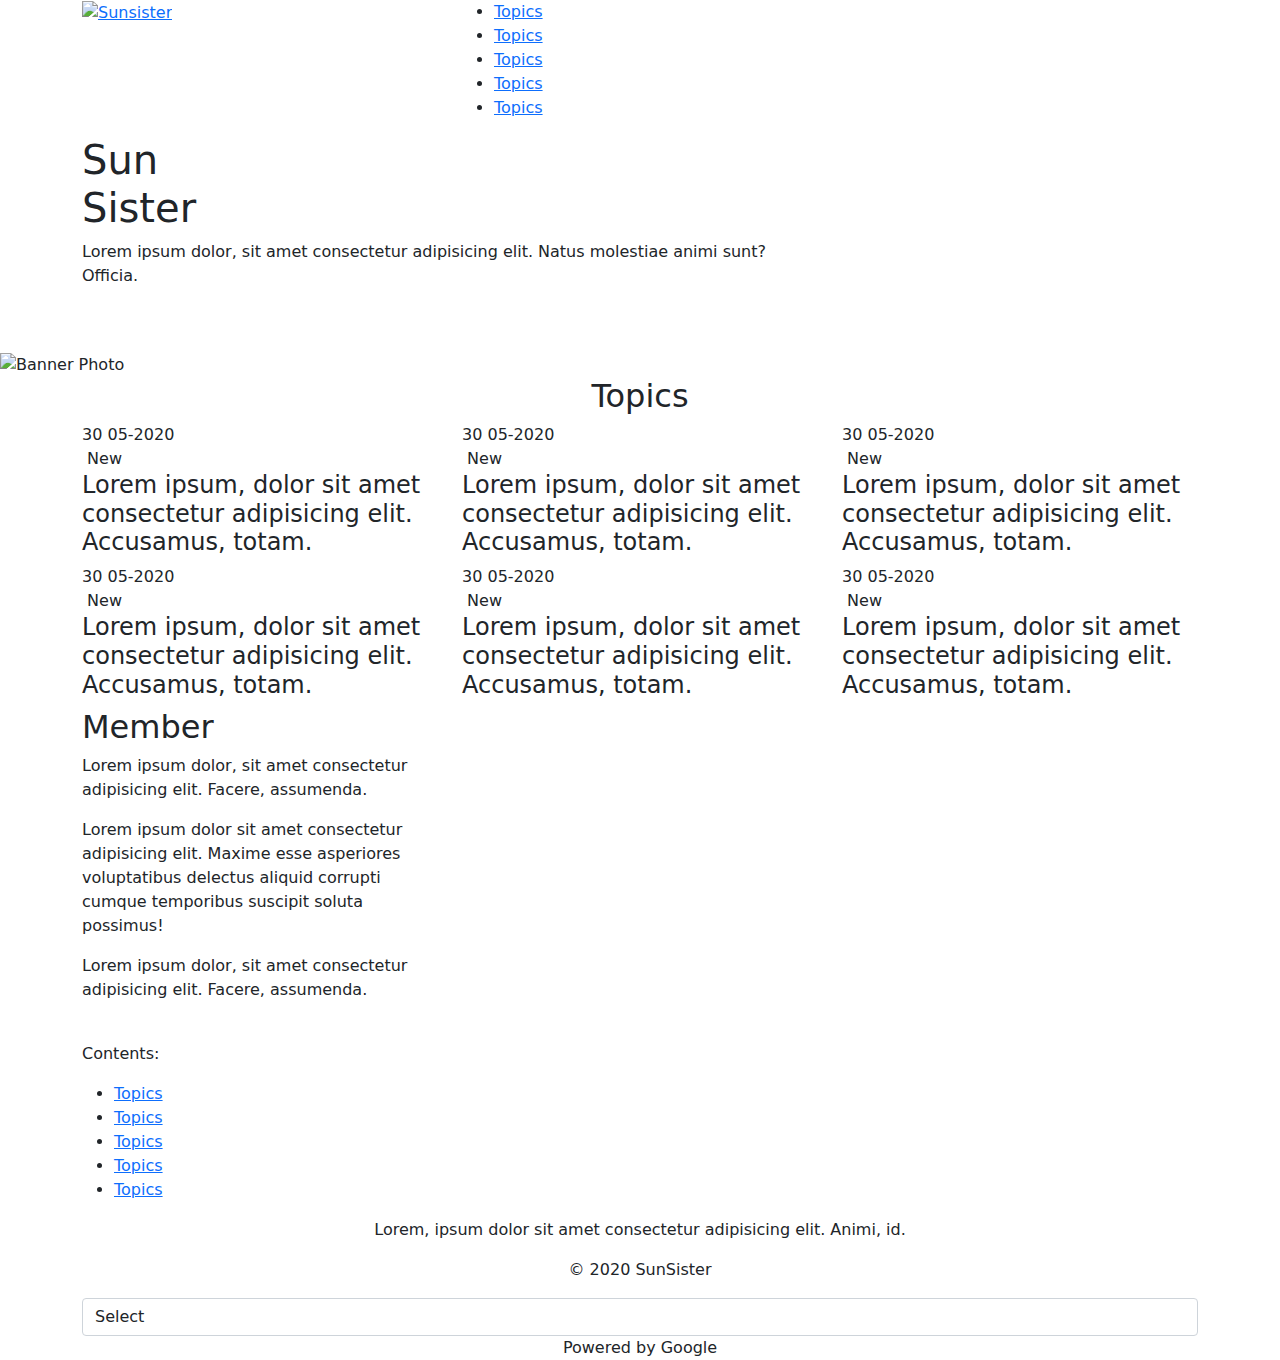
==== index.html @ 556a690f "index, index 2, schdule, smash bros pages markup done" ====
<!DOCTYPE html>
<html lang="en">
<head>
    <meta charset="UTF-8">
    <meta name="viewport" content="width=device-width, initial-scale=1.0">
    <title>SunSister Home Page</title>
    <!--CSS Styles-->
    <link href="assets/css/bootstrap.min.css" rel="stylesheet">
    <link href="assets/css/style.css" rel="stylesheet">
    <link href="assets/css/responsive.css" rel="stylesheet">
</head>
<body>
    
    <header class="site-header">
        <div class="container">
            <div class="row">
                <div class="col-lg-4">
                    <div class="site-logo">
                        <a href="index.html">
                            <img src="assets/images/logo.png" alt="Sunsister">
                        </a>
                    </div>
                </div>
                <div class="col-lg-8">
                    <div class="main-menu-area">
                        <ul class="main-menu">
                            <li><a href="#">Topics</a></li>
                            <li><a href="#">Topics</a></li>
                            <li><a href="#">Topics</a></li>
                            <li><a href="#">Topics</a></li>
                            <li><a href="#">Topics</a></li>
                        </ul>
                    </div>
                </div>
            </div>
        </div>
    </header>

    <section class="banner-area">
        <div class="container">
            <div class="row">
                <div class="col-lg-8">
                    <div class="banner-text">
                        <h1>Sun<br>Sister</h1>
                        <p>Lorem ipsum dolor, sit amet consectetur adipisicing elit. Natus molestiae animi sunt? Officia.</p>
                    </div>
                    <div class="banner-logos">
                        <div class="banner-logo-item">
                            <img src="assets/images/logo1.png" alt="">
                            <img src="assets/images/logo1.png" alt="">
                            <img src="assets/images/logo1.png" alt="">
                            <img src="assets/images/logo1.png" alt="">
                            <img src="assets/images/logo1.png" alt="">
                        </div>
                        <div class="banner-logo-item">
                            <img src="assets/images/logo1.png" alt="">
                            <img src="assets/images/logo1.png" alt="">
                            <img src="assets/images/logo1.png" alt="">
                            <img src="assets/images/logo1.png" alt="">
                            <img src="assets/images/logo1.png" alt="">
                        </div>
                    </div>
                </div>
            </div>
        </div>
        <div class="banner-photo">
            <img src="assets/images/banner-photo.jpg" alt="Banner Photo">
        </div>
    </section>

    <section class="topics-area section-paddding">
        <div class="container">
            <div class="row">
                <div class="col-lg-12">
                    <div class="section-title text-center">
                        <h2>Topics</h2>
                    </div>
                </div>
            </div>
            <div class="row">
                <div class="col-md-4">
                    <div class="topic-box">
                        <div class="topic-box-date">
                            <span class="tdate">30</span>
                            <span class="tyear">05-2020</span>
                        </div>
                        <div class="topic-box-desc">
                            <div class="topic-photo">
                                <img src="assets/images/topic.jpg" alt="">
                                <span class="topic-label">New</span>
                            </div>
                            <h4>Lorem ipsum, dolor sit amet consectetur adipisicing elit. Accusamus, totam.</h4>
                        </div>
                    </div>
                </div>
                <div class="col-md-4">
                    <div class="topic-box">
                        <div class="topic-box-date">
                            <span class="tdate">30</span>
                            <span class="tyear">05-2020</span>
                        </div>
                        <div class="topic-box-desc">
                            <div class="topic-photo">
                                <img src="assets/images/topic.jpg" alt="">
                                <span class="topic-label">New</span>
                            </div>
                            <h4>Lorem ipsum, dolor sit amet consectetur adipisicing elit. Accusamus, totam.</h4>
                        </div>
                    </div>
                </div>
                <div class="col-md-4">
                    <div class="topic-box">
                        <div class="topic-box-date">
                            <span class="tdate">30</span>
                            <span class="tyear">05-2020</span>
                        </div>
                        <div class="topic-box-desc">
                            <div class="topic-photo">
                                <img src="assets/images/topic.jpg" alt="">
                                <span class="topic-label">New</span>
                            </div>
                            <h4>Lorem ipsum, dolor sit amet consectetur adipisicing elit. Accusamus, totam.</h4>
                        </div>
                    </div>
                </div>
                <div class="col-md-4">
                    <div class="topic-box">
                        <div class="topic-box-date">
                            <span class="tdate">30</span>
                            <span class="tyear">05-2020</span>
                        </div>
                        <div class="topic-box-desc">
                            <div class="topic-photo">
                                <img src="assets/images/topic.jpg" alt="">
                                <span class="topic-label">New</span>
                            </div>
                            <h4>Lorem ipsum, dolor sit amet consectetur adipisicing elit. Accusamus, totam.</h4>
                        </div>
                    </div>
                </div>
                <div class="col-md-4">
                    <div class="topic-box">
                        <div class="topic-box-date">
                            <span class="tdate">30</span>
                            <span class="tyear">05-2020</span>
                        </div>
                        <div class="topic-box-desc">
                            <div class="topic-photo">
                                <img src="assets/images/topic.jpg" alt="">
                                <span class="topic-label">New</span>
                            </div>
                            <h4>Lorem ipsum, dolor sit amet consectetur adipisicing elit. Accusamus, totam.</h4>
                        </div>
                    </div>
                </div>
                <div class="col-md-4">
                    <div class="topic-box">
                        <div class="topic-box-date">
                            <span class="tdate">30</span>
                            <span class="tyear">05-2020</span>
                        </div>
                        <div class="topic-box-desc">
                            <div class="topic-photo">
                                <img src="assets/images/topic.jpg" alt="">
                                <span class="topic-label">New</span>
                            </div>
                            <h4>Lorem ipsum, dolor sit amet consectetur adipisicing elit. Accusamus, totam.</h4>
                        </div>
                    </div>
                </div>
            </div>
        </div>
    </section>

    <section class="members-area section-padding">
        <div class="container">
            <div class="row">
                <div class="col-lg-4">
                    <div class="member-area-content">
                        <h2 class="member-vertical">Member</h2>
                        <p>Lorem ipsum dolor, sit amet consectetur adipisicing elit. Facere, assumenda.</p>
                        <p>Lorem ipsum dolor sit amet consectetur adipisicing elit. Maxime esse asperiores voluptatibus delectus aliquid corrupti cumque temporibus suscipit soluta possimus!</p>
                        <p>Lorem ipsum dolor, sit amet consectetur adipisicing elit. Facere, assumenda.</p>
                    </div>
                </div>
                <div class="col-lg-8">
                    <div class="members-card-slider">
                        <div class="card-sld-item">
                            <img src="assets/images/card1.png" alt="">
                        </div>
                        <div class="card-sld-item">
                            <img src="assets/images/card1.png" alt="">
                        </div>
                        <div class="card-sld-item">
                            <img src="assets/images/card1.png" alt="">
                        </div>
                        <div class="card-sld-item">
                            <img src="assets/images/card1.png" alt="">
                        </div>
                        <div class="card-sld-item">
                            <img src="assets/images/card1.png" alt="">
                        </div>
                        <div class="card-sld-item">
                            <img src="assets/images/card1.png" alt="">
                        </div>
                        <div class="card-sld-item">
                            <img src="assets/images/card1.png" alt="">
                        </div>
                    </div>
                </div>
            </div>
        </div>
    </section>

    <footer class="site-footer">
        <div class="container">
            <div class="footer-top">
                <div class="row">
                    <div class="col-lg-12 text-center">
                        <div class="footer-logo">
                            <a href="#"><img src="assets/images/footer-logo.png" alt=""></a>
                        </div>
                    </div>
                </div>
            </div>
            <div class="footer-middle">
                <p class="f-content">Contents:</p>
                <div class="footer-menu-area">
                    <ul class="footer-menu">
                        <li><a href="#">Topics</a></li>
                        <li class="active"><a href="#">Topics</a></li>
                        <li><a href="#">Topics</a></li>
                        <li><a href="#">Topics</a></li>
                        <li><a href="#">Topics</a></li>
                    </ul>
                </div>
            </div>
            <div class="footer-bottom text-center">
                <div class="social-links">
                    <a href="#"><i class="fab fa-twitter"></i></a>
                    <a href="#"><i class="fab fa-youtube"></i></a>
                </div>
                <p class="footer-text">Lorem, ipsum dolor sit amet consectetur adipisicing elit. Animi, id.</p>
                <p class="footer-copy">&copy; 2020 SunSister</p>
                <div class="footer-dropdown">
                    <form action="">
                        <select name="" id="" class="form-control">
                            <option value="">Select</option>
                            <option value="">Select</option>
                            <option value="">Select</option>
                            <option value="">Select</option>
                        </select>
                    </form>
                    <div class="g-powered"><i class="fab fa-google"></i>Powered by Google</div>
                </div>
            </div>
        </div>
    </footer>

    <script src="assets/js/jquery-3.5.1.min.js"></script>
    <script src="assets/js/popper.min.js"></script>
    <script src="assets/js/bootstrap.min.js"></script>
    <script src="assets/js/main.js"></script>
</body>
</html>
---- assets/css/style.css ----
/*!
Theme Name: Quickstart Pack
Theme URI: https://github.com/aminurislamarnob/
Author: Aminur Islam Arnob
Author URI: https://github.com/aminurislamarnob/
Description: Quickstart HTML Pack With Bootstrap 4
*/
---- assets/css/responsive.css ----
@media only screen and (max-width: 1700px) {

}

@media only screen and (max-width: 1700px) and (min-width: 1024px)  {

}

@media only screen and (max-width: 1365px) { 

}

@media only screen and (max-width: 1024px) { 

}

@media only screen and (min-width: 991px) {

}

@media only screen and (max-width: 1200px) { 

}



@media only screen and (max-width: 991px) {

}


@media only screen and (max-width: 767px) { 

}
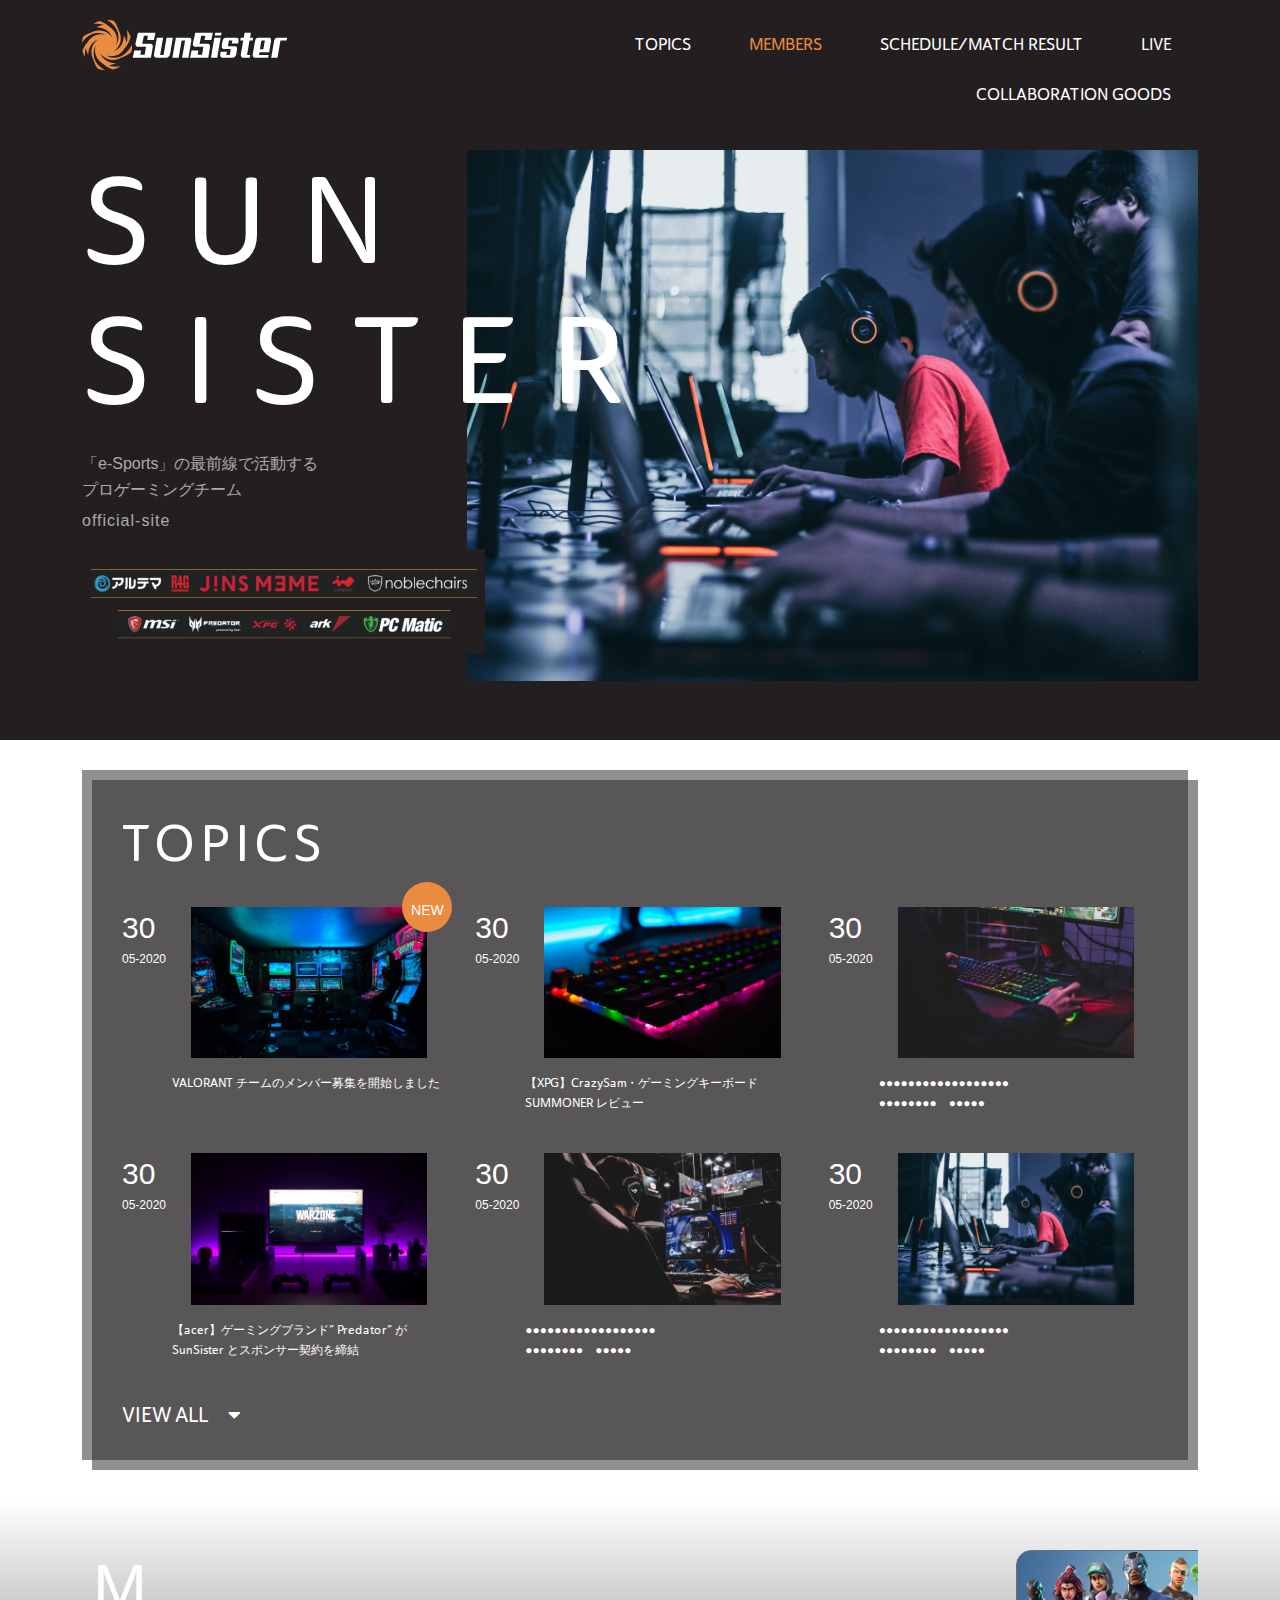
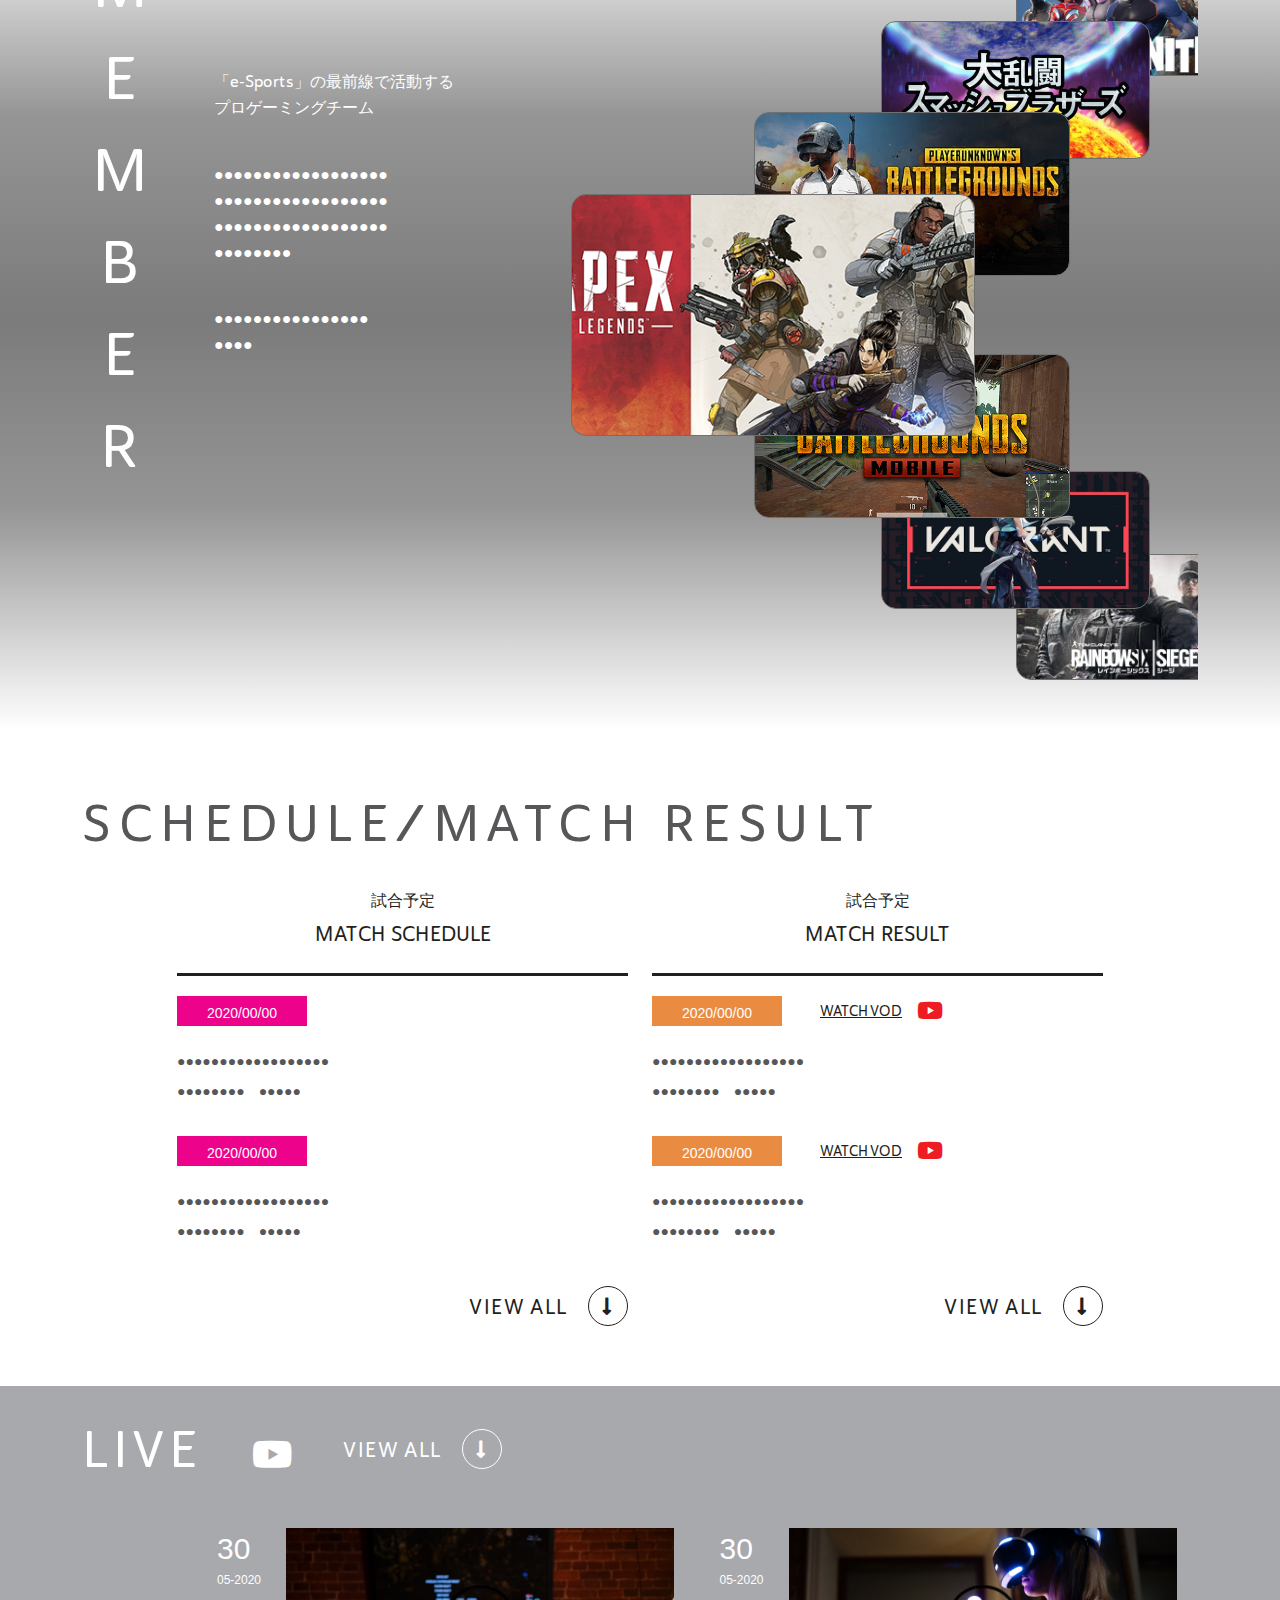
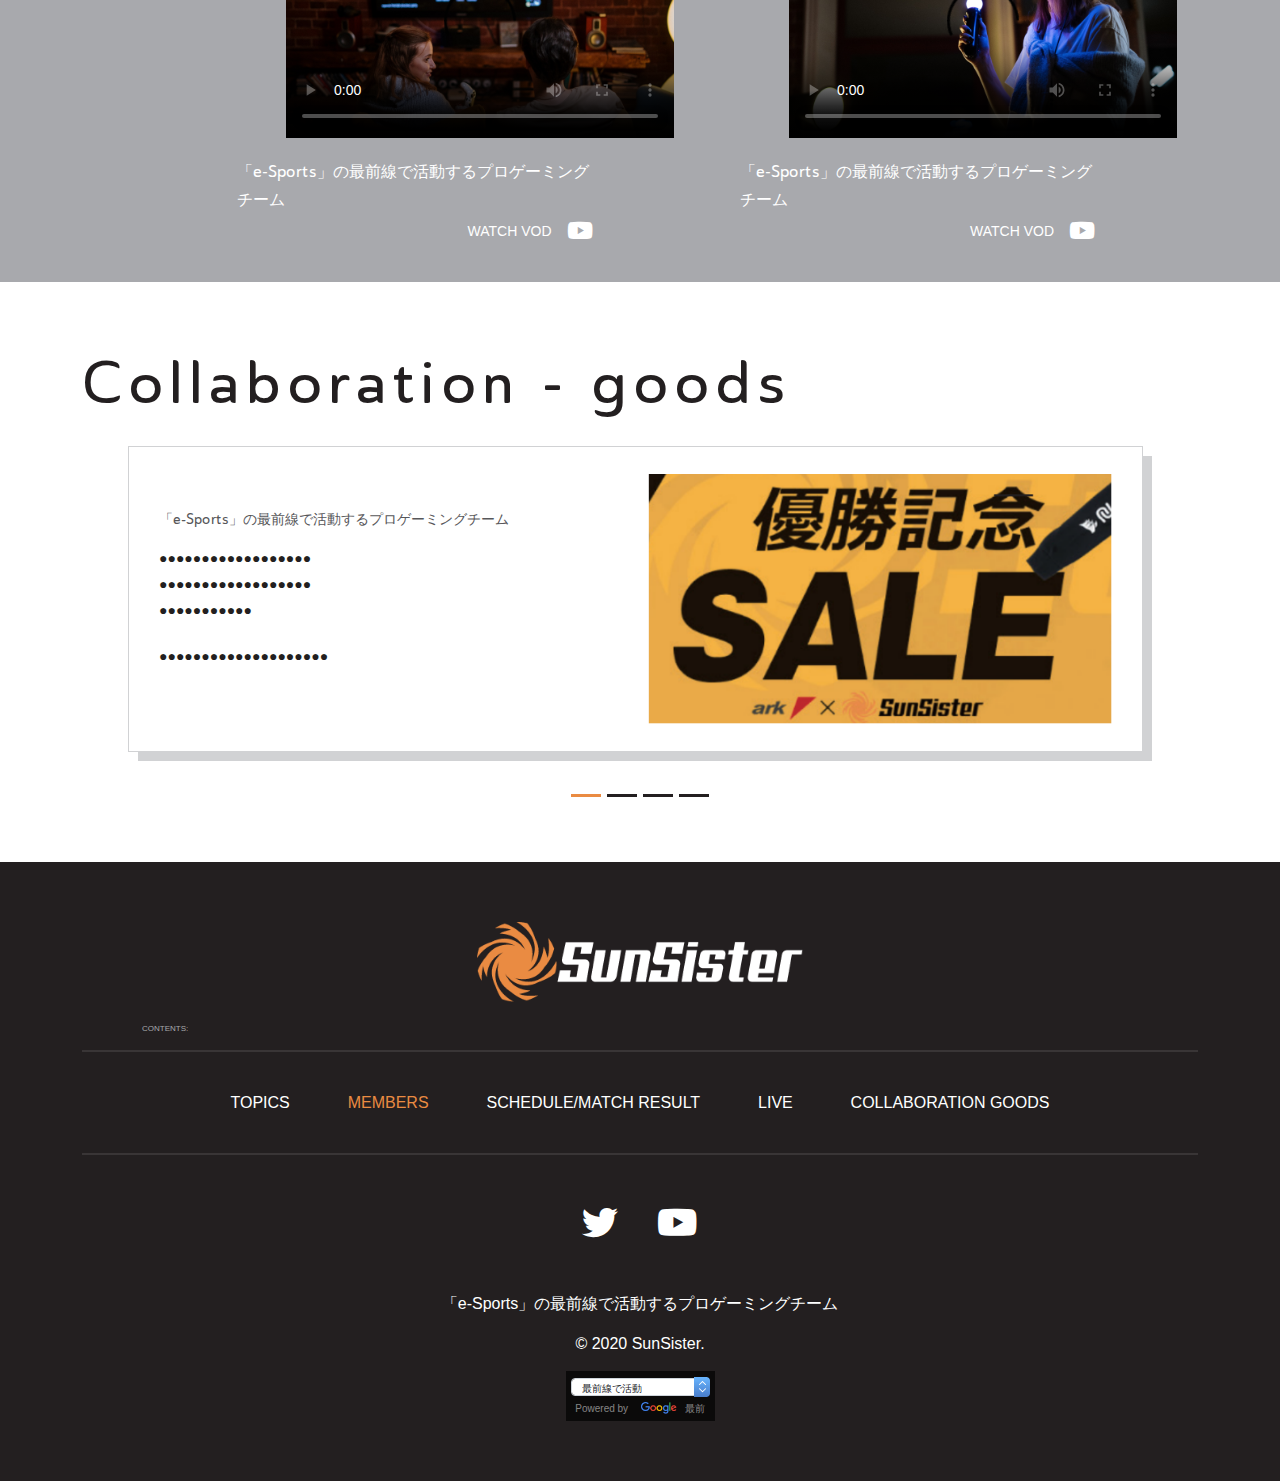
==== commit 9e398a5d: "home page design" ====
--- a/index.html
+++ b/index.html
@@ -3,9 +3,11 @@
 <head>
     <meta charset="UTF-8">
     <meta name="viewport" content="width=device-width, initial-scale=1.0">
-    <title>SunSister Home Page</title>
+    <title>Home - SunSister HTML Template</title>
     <!--CSS Styles-->
     <link href="assets/css/bootstrap.min.css" rel="stylesheet">
+    <link href="https://cdnjs.cloudflare.com/ajax/libs/font-awesome/5.15.2/css/all.min.css" rel="stylesheet">
+    <link href="assets/css/owl.carousel.min.css" rel="stylesheet">
     <link href="assets/css/style.css" rel="stylesheet">
     <link href="assets/css/responsive.css" rel="stylesheet">
 </head>
@@ -24,147 +26,334 @@
                 <div class="col-lg-8">
                     <div class="main-menu-area">
                         <ul class="main-menu">
-                            <li><a href="#">Topics</a></li>
-                            <li><a href="#">Topics</a></li>
-                            <li><a href="#">Topics</a></li>
-                            <li><a href="#">Topics</a></li>
-                            <li><a href="#">Topics</a></li>
+                            <li><a href="#">TOPICS</a></li>
+                            <li class="active has-submenu">
+                                <a href="#">MEMBERS</a>
+                                <ul class="sub-menu">
+                                    <span class="submenu-label">CONTENTS</span>
+                                    <li><a href="#">APEX LEGENDS</a></li>
+                                    <li><a href="#">FORTNITE</a></li>
+                                    <li><a href="#">PUBG</a></li>
+                                    <li><a href="#">PUBG MOBILE</a></li>
+                                    <li><a href="#">RAINDOW SIX SIEGE</a></li>
+                                    <li><a href="#">STREAMER</a></li>
+                                    <li><a href="#">SmashBros.</a></li>
+                                    <li><a href="#">VALORANT</a></li>
+                                    <li class="active"><a href="#">staff</a></li>
+                                </ul>
+                            </li>
+                            <li><a href="#">SCHEDULE/MATCH RESULT</a></li>
+                            <li><a href="#">LIVE</a></li>
+                            <li><a href="#">COLLABORATION GOODS</a></li>
                         </ul>
                     </div>
                 </div>
             </div>
         </div>
     </header>
-
     <section class="banner-area">
         <div class="container">
-            <div class="row">
-                <div class="col-lg-8">
-                    <div class="banner-text">
-                        <h1>Sun<br>Sister</h1>
-                        <p>Lorem ipsum dolor, sit amet consectetur adipisicing elit. Natus molestiae animi sunt? Officia.</p>
-                    </div>
-                    <div class="banner-logos">
-                        <div class="banner-logo-item">
-                            <img src="assets/images/logo1.png" alt="">
-                            <img src="assets/images/logo1.png" alt="">
-                            <img src="assets/images/logo1.png" alt="">
-                            <img src="assets/images/logo1.png" alt="">
-                            <img src="assets/images/logo1.png" alt="">
-                        </div>
-                        <div class="banner-logo-item">
-                            <img src="assets/images/logo1.png" alt="">
-                            <img src="assets/images/logo1.png" alt="">
-                            <img src="assets/images/logo1.png" alt="">
-                            <img src="assets/images/logo1.png" alt="">
-                            <img src="assets/images/logo1.png" alt="">
-                        </div>
-                    </div>
-                </div>
-            </div>
-        </div>
-        <div class="banner-photo">
-            <img src="assets/images/banner-photo.jpg" alt="Banner Photo">
+            <div class="banner-inner-area position-relative">
+                <div class="row">
+                    <div class="col-lg-8">
+                        <div class="banner-text">
+                            <h1>Sun<br>Sister</h1>
+                            <p>「e-Sports」の最前線で活動する<br>プロゲーミングチーム <span>official-site</span></p>
+                        </div>
+                        <div class="banner-logos">
+                            <img src="assets/images/banner-logo.png" alt="Banner logos">
+                        </div>
+                    </div>
+                </div>
+                <div class="banner-photo">
+                    <img src="assets/images/banner.png" alt="Banner Photo">
+                </div>
+            </div>
         </div>
     </section>
 
     <section class="topics-area section-paddding">
+        <div class="container">
+            <div class="topics-container">
+                <div class="row">
+                    <div class="col-lg-12">
+                        <div class="section-title text-start">
+                            <h2>Topics</h2>
+                        </div>
+                    </div>
+                </div>
+                <div class="row">
+                    <div class="col-md-4">
+                        <div class="topic-box">
+                            <div class="topc-box-inner d-flex">
+                                <div class="topic-box-date">
+                                    <span class="tdate">30</span>
+                                    <span class="tyear">05-2020</span>
+                                </div>
+                                <div class="topic-box-desc">
+                                    <a href="#" class="topic-photo">
+                                        <img src="assets/images/topics (1).png" alt="VALORANT チームのメンバー募集を開始しました">
+                                        <span class="topic-label">New</span>
+                                    </a>
+                                </div>
+                            </div>
+                            <h4><a href="#">VALORANT チームのメンバー募集を開始しました</a></h4>
+                        </div>
+                    </div>
+                    <div class="col-md-4">
+                        <div class="topic-box">
+                            <div class="topc-box-inner d-flex">
+                                <div class="topic-box-date">
+                                    <span class="tdate">30</span>
+                                    <span class="tyear">05-2020</span>
+                                </div>
+                                <div class="topic-box-desc">
+                                    <a href="#" class="topic-photo">
+                                        <img src="assets/images/topics (2).png" alt="【XPG】CrazySam・ゲーミングキーボード SUMMONER レビュー">
+                                    </a>
+                                </div>
+                            </div>
+                            <h4><a href="#">【XPG】CrazySam・ゲーミングキーボード SUMMONER レビュー</a></h4>
+                        </div>
+                    </div>
+                    <div class="col-md-4">
+                        <div class="topic-box">
+                            <div class="topc-box-inner d-flex">
+                                <div class="topic-box-date">
+                                    <span class="tdate">30</span>
+                                    <span class="tyear">05-2020</span>
+                                </div>
+                                <div class="topic-box-desc">
+                                    <a href="#" class="topic-photo">
+                                        <img src="assets/images/topics (3).png" alt="●●●●●●●●●●●●●●●●●● ●●●●●●●●　●●●●●">
+                                    </a>
+                                </div>
+                            </div>
+                            <h4><a href="#">●●●●●●●●●●●●●●●●●●<br>
+                                ●●●●●●●●　●●●●●</a></h4>
+                        </div>
+                    </div>
+                    <div class="col-md-4">
+                        <div class="topic-box">
+                            <div class="topc-box-inner d-flex">
+                                <div class="topic-box-date">
+                                    <span class="tdate">30</span>
+                                    <span class="tyear">05-2020</span>
+                                </div>
+                                <div class="topic-box-desc">
+                                    <a href="#" class="topic-photo">
+                                        <img src="assets/images/topics (4).png" alt="【acer】ゲーミングブランド” Predator” が SunSister とスポンサー契約を締結">
+                                    </a>
+                                </div>
+                            </div>
+                            <h4><a href="#">【acer】ゲーミングブランド” Predator” が SunSister とスポンサー契約を締結</a></h4>
+                        </div>
+                    </div>
+                    <div class="col-md-4">
+                        <div class="topic-box">
+                            <div class="topc-box-inner d-flex">
+                                <div class="topic-box-date">
+                                    <span class="tdate">30</span>
+                                    <span class="tyear">05-2020</span>
+                                </div>
+                                <div class="topic-box-desc">
+                                    <a href="#" class="topic-photo">
+                                        <img src="assets/images/topics (5).png" alt="●●●●●●●●●●●●●●●●●● ●●●●●●●●　●●●●●">
+                                    </a>
+                                </div>
+                            </div>
+                            <h4><a href="#">●●●●●●●●●●●●●●●●●●<br>
+                                ●●●●●●●●　●●●●●</a></h4>
+                        </div>
+                    </div>
+                    <div class="col-md-4">
+                        <div class="topic-box">
+                            <div class="topc-box-inner d-flex">
+                                <div class="topic-box-date">
+                                    <span class="tdate">30</span>
+                                    <span class="tyear">05-2020</span>
+                                </div>
+                                <div class="topic-box-desc">
+                                    <a href="#" class="topic-photo">
+                                        <img src="assets/images/topics (6).png" alt="●●●●●●●●●●●●●●●●●● ●●●●●●●●　●●●●●">
+                                    </a>
+                                </div>
+                            </div>
+                            <h4><a href="#">●●●●●●●●●●●●●●●●●●<br>
+                                ●●●●●●●●　●●●●●</a></h4>
+                        </div>
+                    </div>
+                </div>
+                <div class="row">
+                    <div class="col-lg-12">
+                        <div class="team-more text-start">
+                            <a href="#">View All<i class="fas fa-caret-down"></i></a>
+                        </div>
+                    </div>
+                </div>
+            </div>
+        </div>
+    </section>
+
+    <section class="members-area section-padding">
+        <div class="container">
+            <div class="members-content">
+                <div class="row">
+                    <div class="col-lg-5">
+                        <div class="member-area-content d-flex align-items-center">
+                            <h2 class="member-vertical">Member</h2>
+                            <div class="member-content-text">
+                                <h3>「e-Sports」の最前線で活動する<br>
+                                    プロゲーミングチーム</h3>
+                                <p>●●●●●●●●●●●●●●●●●●<br>
+                                    ●●●●●●●●●●●●●●●●●●<br>
+                                    ●●●●●●●●●●●●●●●●●●<br>
+                                    ●●●●●●●●</p>
+                                <p>●●●●●●●●●●●●●●●●<br>
+                                    ●●●●</p>
+                            </div>
+                        </div>
+                    </div>
+                </div>
+                <div class="members-card-slider">
+                    <img src="assets/images/cards.png" alt="cards">
+                </div>
+            </div>
+        </div>
+    </section>
+
+    <section class="schedule-area section-padding">
         <div class="container">
             <div class="row">
                 <div class="col-lg-12">
-                    <div class="section-title text-center">
-                        <h2>Topics</h2>
-                    </div>
-                </div>
-            </div>
+                    <div class="section-title text-start">
+                        <h2>SCHEDULE/MATCH RESULT</h2>
+                    </div>
+                </div>
+            </div>
+            <div class="row justify-content-center">
+                <div class="col-md-10">
+                    <div class="row">
+                        <div class="col-lg-6">
+                            <div class="schedule-box">
+                                <div class="schedule-box-top text-center">
+                                    <div class="schedule-subtitle">試合予定</div>
+                                    <h2>MATCH SCHEDULE </h2>
+                                </div>
+                                <div class="match-schedule-items">
+                                    <div class="single-match-schedule">
+                                        <span class="match-date">2020/00/00</span>
+                                        <h3><a href="#">●●●●●●●●●●●●●●●●●●<br>
+                                            ●●●●●●●●　●●●●●</a></h3>
+                                    </div>
+                                    <div class="single-match-schedule">
+                                        <span class="match-date">2020/00/00</span>
+                                        <h3><a href="#">●●●●●●●●●●●●●●●●●●<br>
+                                            ●●●●●●●●　●●●●●</a></h3>
+                                    </div>
+                                </div>
+                            </div>
+                            <div class="view-more text-end">
+                                <a href="#" class="watch-all-live">View All<i class="fas fa-long-arrow-alt-down"></i></a>
+                            </div>
+                        </div>
+                        <div class="col-lg-6">
+                            <div class="schedule-box">
+                                <div class="schedule-box-top text-center">
+                                    <div class="schedule-subtitle">試合予定</div>
+                                    <h2>MATCH RESULT</h2>
+                                </div>
+                                <div class="match-schedule-items">
+                                    <div class="single-match-schedule">
+                                        <div class="d-flex align-items-center">
+                                            <span class="match-date bg-yellow">2020/00/00</span>
+                                            <a href="#" class="match-watch"><span>Watch Vod</span><i class="fab fa-youtube"></i></a>
+                                        </div>
+                                        <h3><a href="#">●●●●●●●●●●●●●●●●●●<br>
+                                            ●●●●●●●●　●●●●●</a></h3>
+                                    </div>
+                                    <div class="single-match-schedule">
+                                        <div class="d-flex align-items-center">
+                                            <span class="match-date bg-yellow">2020/00/00</span>
+                                            <a href="#" class="match-watch"><span>Watch Vod</span><i class="fab fa-youtube"></i></a>
+                                        </div>
+                                        <h3><a href="#">●●●●●●●●●●●●●●●●●●<br>
+                                            ●●●●●●●●　●●●●●</a></h3>
+                                    </div>
+                                </div>
+                            </div>
+                            <div class="view-more text-end">
+                                <a href="#" class="watch-all-live">View All<i class="fas fa-long-arrow-alt-down"></i></a>
+                            </div>
+                        </div>
+                    </div>
+                </div>
+            </div>
+        </div>
+    </section>
+
+
+    <section class="live-area topics-area section-paddding">
+        <div class="container">
             <div class="row">
-                <div class="col-md-4">
-                    <div class="topic-box">
-                        <div class="topic-box-date">
-                            <span class="tdate">30</span>
-                            <span class="tyear">05-2020</span>
-                        </div>
-                        <div class="topic-box-desc">
-                            <div class="topic-photo">
-                                <img src="assets/images/topic.jpg" alt="">
-                                <span class="topic-label">New</span>
-                            </div>
-                            <h4>Lorem ipsum, dolor sit amet consectetur adipisicing elit. Accusamus, totam.</h4>
-                        </div>
-                    </div>
-                </div>
-                <div class="col-md-4">
-                    <div class="topic-box">
-                        <div class="topic-box-date">
-                            <span class="tdate">30</span>
-                            <span class="tyear">05-2020</span>
-                        </div>
-                        <div class="topic-box-desc">
-                            <div class="topic-photo">
-                                <img src="assets/images/topic.jpg" alt="">
-                                <span class="topic-label">New</span>
-                            </div>
-                            <h4>Lorem ipsum, dolor sit amet consectetur adipisicing elit. Accusamus, totam.</h4>
-                        </div>
-                    </div>
-                </div>
-                <div class="col-md-4">
-                    <div class="topic-box">
-                        <div class="topic-box-date">
-                            <span class="tdate">30</span>
-                            <span class="tyear">05-2020</span>
-                        </div>
-                        <div class="topic-box-desc">
-                            <div class="topic-photo">
-                                <img src="assets/images/topic.jpg" alt="">
-                                <span class="topic-label">New</span>
-                            </div>
-                            <h4>Lorem ipsum, dolor sit amet consectetur adipisicing elit. Accusamus, totam.</h4>
-                        </div>
-                    </div>
-                </div>
-                <div class="col-md-4">
-                    <div class="topic-box">
-                        <div class="topic-box-date">
-                            <span class="tdate">30</span>
-                            <span class="tyear">05-2020</span>
-                        </div>
-                        <div class="topic-box-desc">
-                            <div class="topic-photo">
-                                <img src="assets/images/topic.jpg" alt="">
-                                <span class="topic-label">New</span>
-                            </div>
-                            <h4>Lorem ipsum, dolor sit amet consectetur adipisicing elit. Accusamus, totam.</h4>
-                        </div>
-                    </div>
-                </div>
-                <div class="col-md-4">
-                    <div class="topic-box">
-                        <div class="topic-box-date">
-                            <span class="tdate">30</span>
-                            <span class="tyear">05-2020</span>
-                        </div>
-                        <div class="topic-box-desc">
-                            <div class="topic-photo">
-                                <img src="assets/images/topic.jpg" alt="">
-                                <span class="topic-label">New</span>
-                            </div>
-                            <h4>Lorem ipsum, dolor sit amet consectetur adipisicing elit. Accusamus, totam.</h4>
-                        </div>
-                    </div>
-                </div>
-                <div class="col-md-4">
-                    <div class="topic-box">
-                        <div class="topic-box-date">
-                            <span class="tdate">30</span>
-                            <span class="tyear">05-2020</span>
-                        </div>
-                        <div class="topic-box-desc">
-                            <div class="topic-photo">
-                                <img src="assets/images/topic.jpg" alt="">
-                                <span class="topic-label">New</span>
-                            </div>
-                            <h4>Lorem ipsum, dolor sit amet consectetur adipisicing elit. Accusamus, totam.</h4>
+                <div class="col-lg-12">
+                    <div class="section-title text-start d-flex align-items-center">
+                        <h2>Live</h2>
+                        <a href="#" class="watch-youtube-video"><i class="fab fa-youtube"></i></a>
+                        <a href="#" class="watch-all-live">View All<i class="fas fa-long-arrow-alt-down"></i></a>
+                    </div>
+                </div>
+            </div>
+            <div class="row justify-content-end">
+                <div class="col-md-11">
+                    <div class="live-video-box-container">
+                        <div class="row">
+                            <div class="col-md-6">
+                                <div class="live-video-box topic-box">
+                                    <div class="topc-box-inner d-flex">
+                                        <div class="topic-box-date">
+                                            <span class="tdate">30</span>
+                                            <span class="tyear">05-2020</span>
+                                        </div>
+                                        <div class="topic-box-desc">
+                                            <div class="topic-photo">
+                                                <video width="388px" height="210" poster="assets/images/video-cover-1.png" controls>
+                                                    <source src="movie.mp4" type="video/mp4">
+                                                    <source src="movie.ogg" type="video/ogg">
+                                                    Your browser does not support the video tag.
+                                                </video>
+                                            </div>
+                                        </div>
+                                    </div>
+                                    <h4><a href="#">「e-Sports」の最前線で活動するプロゲーミングチーム</a></h4>
+                                    <div class="watch-video text-end">
+                                        <a href="#" class="match-watch"><span>Watch Vod</span><i class="fab fa-youtube"></i></a>
+                                    </div>
+                                </div>
+                            </div>
+                            <div class="col-md-6">
+                                <div class="live-video-box topic-box">
+                                    <div class="topc-box-inner d-flex">
+                                        <div class="topic-box-date">
+                                            <span class="tdate">30</span>
+                                            <span class="tyear">05-2020</span>
+                                        </div>
+                                        <div class="topic-box-desc">
+                                            <div class="topic-photo">
+                                                <video width="388px" height="210" poster="assets/images/video-cover-2.png" controls>
+                                                    <source src="movie.mp4" type="video/mp4">
+                                                    <source src="movie.ogg" type="video/ogg">
+                                                    Your browser does not support the video tag.
+                                                </video>
+                                            </div>
+                                        </div>
+                                    </div>
+                                    <h4><a href="#">「e-Sports」の最前線で活動するプロゲーミングチーム</a></h4>
+                                    <div class="watch-video text-end">
+                                        <a href="#" class="match-watch"><span>Watch Vod</span><i class="fab fa-youtube"></i></a>
+                                    </div>
+                                </div>
+                            </div>
                         </div>
                     </div>
                 </div>
@@ -172,39 +361,101 @@
         </div>
     </section>
 
-    <section class="members-area section-padding">
+    <section class="collaboration-area section-padding">
         <div class="container">
             <div class="row">
-                <div class="col-lg-4">
-                    <div class="member-area-content">
-                        <h2 class="member-vertical">Member</h2>
-                        <p>Lorem ipsum dolor, sit amet consectetur adipisicing elit. Facere, assumenda.</p>
-                        <p>Lorem ipsum dolor sit amet consectetur adipisicing elit. Maxime esse asperiores voluptatibus delectus aliquid corrupti cumque temporibus suscipit soluta possimus!</p>
-                        <p>Lorem ipsum dolor, sit amet consectetur adipisicing elit. Facere, assumenda.</p>
-                    </div>
-                </div>
-                <div class="col-lg-8">
-                    <div class="members-card-slider">
-                        <div class="card-sld-item">
-                            <img src="assets/images/card1.png" alt="">
-                        </div>
-                        <div class="card-sld-item">
-                            <img src="assets/images/card1.png" alt="">
-                        </div>
-                        <div class="card-sld-item">
-                            <img src="assets/images/card1.png" alt="">
-                        </div>
-                        <div class="card-sld-item">
-                            <img src="assets/images/card1.png" alt="">
-                        </div>
-                        <div class="card-sld-item">
-                            <img src="assets/images/card1.png" alt="">
-                        </div>
-                        <div class="card-sld-item">
-                            <img src="assets/images/card1.png" alt="">
-                        </div>
-                        <div class="card-sld-item">
-                            <img src="assets/images/card1.png" alt="">
+                <div class="col-lg-12">
+                    <div class="section-title text-left">
+                        <h2>Collaboration - goods</h2>
+                    </div>
+                </div>
+            </div>
+            <div class="row">
+                <div class="col-lg-12">
+                    <div id="collaborationSlide" class="collaboration-slider owl-carousel">
+                        <div class="colb-slider-item">
+                            <div class="colb-text-container">
+                                <div class="row align-items-center">
+                                    <div class="col-md-6">
+                                        <div class="colb-left-box">
+                                            <h3><a href="#">「e-Sports」の最前線で活動するプロゲーミングチーム</a></h3>
+                                            <p>●●●●●●●●●●●●●●●●●●<br>
+                                                ●●●●●●●●●●●●●●●●●●<br>
+                                                ●●●●●●●●●●●
+                                                </p>
+                                            <p>●●●●●●●●●●●●●●●●●●●●</p>
+                                        </div>
+                                    </div>
+                                    <div class="col-md-6">
+                                        <div class="colb-right-box">
+                                            <img src="assets/images/slide.png" alt="「e-Sports」の最前線で活動するプロゲーミングチーム">
+                                        </div>
+                                    </div>
+                                </div>
+                            </div>
+                        </div>
+                        <div class="colb-slider-item">
+                            <div class="colb-text-container">
+                                <div class="row align-items-center">
+                                    <div class="col-md-6">
+                                        <div class="colb-left-box">
+                                            <h3><a href="#">「e-Sports」の最前線で活動するプロゲーミングチーム</a></h3>
+                                            <p>●●●●●●●●●●●●●●●●●●<br>
+                                                ●●●●●●●●●●●●●●●●●●<br>
+                                                ●●●●●●●●●●●
+                                                </p>
+                                            <p>●●●●●●●●●●●●●●●●●●●●</p>
+                                        </div>
+                                    </div>
+                                    <div class="col-md-6">
+                                        <div class="colb-right-box">
+                                            <img src="assets/images/slide.png" alt="「e-Sports」の最前線で活動するプロゲーミングチーム">
+                                        </div>
+                                    </div>
+                                </div>
+                            </div>
+                        </div>
+                        <div class="colb-slider-item">
+                            <div class="colb-text-container">
+                                <div class="row align-items-center">
+                                    <div class="col-md-6">
+                                        <div class="colb-left-box">
+                                            <h3><a href="#">「e-Sports」の最前線で活動するプロゲーミングチーム</a></h3>
+                                            <p>●●●●●●●●●●●●●●●●●●<br>
+                                                ●●●●●●●●●●●●●●●●●●<br>
+                                                ●●●●●●●●●●●
+                                                </p>
+                                            <p>●●●●●●●●●●●●●●●●●●●●</p>
+                                        </div>
+                                    </div>
+                                    <div class="col-md-6">
+                                        <div class="colb-right-box">
+                                            <img src="assets/images/slide.png" alt="「e-Sports」の最前線で活動するプロゲーミングチーム">
+                                        </div>
+                                    </div>
+                                </div>
+                            </div>
+                        </div>
+                        <div class="colb-slider-item">
+                            <div class="colb-text-container">
+                                <div class="row align-items-center">
+                                    <div class="col-md-6">
+                                        <div class="colb-left-box">
+                                            <h3><a href="#">「e-Sports」の最前線で活動するプロゲーミングチーム</a></h3>
+                                            <p>●●●●●●●●●●●●●●●●●●<br>
+                                                ●●●●●●●●●●●●●●●●●●<br>
+                                                ●●●●●●●●●●●
+                                                </p>
+                                            <p>●●●●●●●●●●●●●●●●●●●●</p>
+                                        </div>
+                                    </div>
+                                    <div class="col-md-6">
+                                        <div class="colb-right-box">
+                                            <img src="assets/images/slide.png" alt="「e-Sports」の最前線で活動するプロゲーミングチーム">
+                                        </div>
+                                    </div>
+                                </div>
+                            </div>
                         </div>
                     </div>
                 </div>
@@ -218,7 +469,7 @@
                 <div class="row">
                     <div class="col-lg-12 text-center">
                         <div class="footer-logo">
-                            <a href="#"><img src="assets/images/footer-logo.png" alt=""></a>
+                            <a href="#"><img src="assets/images/footer-logo.png" alt="footer"></a>
                         </div>
                     </div>
                 </div>
@@ -227,11 +478,11 @@
                 <p class="f-content">Contents:</p>
                 <div class="footer-menu-area">
                     <ul class="footer-menu">
-                        <li><a href="#">Topics</a></li>
-                        <li class="active"><a href="#">Topics</a></li>
-                        <li><a href="#">Topics</a></li>
-                        <li><a href="#">Topics</a></li>
-                        <li><a href="#">Topics</a></li>
+                        <li><a href="#">TOPICS</a></li>
+                        <li class="active"><a href="#">MEMBERS</a></li>
+                        <li><a href="#">SCHEDULE/MATCH RESULT</a></li>
+                        <li><a href="#">LIVE</a></li>
+                        <li><a href="#">COLLABORATION GOODS</a></li>
                     </ul>
                 </div>
             </div>
@@ -240,24 +491,30 @@
                     <a href="#"><i class="fab fa-twitter"></i></a>
                     <a href="#"><i class="fab fa-youtube"></i></a>
                 </div>
-                <p class="footer-text">Lorem, ipsum dolor sit amet consectetur adipisicing elit. Animi, id.</p>
-                <p class="footer-copy">&copy; 2020 SunSister</p>
+                <p class="footer-text">「e-Sports」の最前線で活動するプロゲーミングチーム</p>
+                <p class="footer-copy">&copy; 2020 SunSister.</p>
                 <div class="footer-dropdown">
-                    <form action="">
-                        <select name="" id="" class="form-control">
-                            <option value="">Select</option>
-                            <option value="">Select</option>
-                            <option value="">Select</option>
-                            <option value="">Select</option>
-                        </select>
-                    </form>
-                    <div class="g-powered"><i class="fab fa-google"></i>Powered by Google</div>
+                    <div class="google-dropdown-form">
+                        <form action="">
+                            <div class="google-dropdown position-relative">
+                                <select name="" id="" class="form-control">
+                                    <option value="">最前線で活動</option>
+                                    <option value="">最前線で活動</option>
+                                    <option value="">最前線で活動</option>
+                                    <option value="">最前線で活動</option>
+                                </select>
+                                <img src="assets/images/gdrop.png" alt="gdrop">
+                            </div>
+                        </form>
+                        <div class="g-powered">Powered by <img src="assets/images/google-logo.png" alt="google"> <span>最前</span></div>
+                    </div>
                 </div>
             </div>
         </div>
     </footer>
 
     <script src="assets/js/jquery-3.5.1.min.js"></script>
+    <script src="assets/js/owl.carousel.min.js"></script>
     <script src="assets/js/popper.min.js"></script>
     <script src="assets/js/bootstrap.min.js"></script>
     <script src="assets/js/main.js"></script>
--- a/assets/css/style.css
+++ b/assets/css/style.css
@@ -1,7 +1,867 @@
 /*!
-Theme Name: Quickstart Pack
+Theme Name: SusSister Theme
 Theme URI: https://github.com/aminurislamarnob/
 Author: Aminur Islam Arnob
 Author URI: https://github.com/aminurislamarnob/
-Description: Quickstart HTML Pack With Bootstrap 4
-*/+*/
+
+/*Theme font-face*/
+@font-face {
+    font-family: 'HiraKakuPro-W3-AlphaNum';
+    src: url('../fonts/HiraKakuPro-W3-AlphaNum.eot');
+    src: url('../fonts/HiraKakuPro-W3-AlphaNum.eot?#iefix') format('embedded-opentype'),
+        url('../fonts/HiraKakuPro-W3-AlphaNum.woff2') format('woff2'),
+        url('../fonts/HiraKakuPro-W3-AlphaNum.woff') format('woff'),
+        url('../fonts/HiraKakuPro-W3-AlphaNum.ttf') format('truetype'),
+        url('../fonts/HiraKakuPro-W3-AlphaNum.svg#HiraKakuPro-W3-AlphaNum') format('svg');
+    font-weight: normal;
+    font-style: normal;
+    font-display: swap;
+}
+
+@font-face {font-family: "AinslieSans-NorMed";
+    src: url("../fonts/AinslieSans-NorMed.eot");
+    src: url("../fonts/AinslieSans-NorMed.eot?#iefix") format("embedded-opentype"),
+    url("../fonts/AinslieSans-NorMed.woff2") format("woff2"),
+    url("../fonts/AinslieSans-NorMed.woff") format("woff"),
+    url("../fonts/AinslieSans-NorMed.ttf") format("truetype"),
+    url("../fonts/AinslieSans-NorMed.svg") format("svg");
+}
+
+body {
+    font-family: 'HiraKakuPro-W3-AlphaNum', sans-serif;
+    color: #231F20;
+    line-height: 1.5;
+    font-size: 14px;
+}
+
+h1,
+h2,
+h3,
+h4,
+h5,
+h6 {
+    margin: 0 0 15px;
+    font-weight: 700;
+    font-family: 'AinslieSans-NorMed', sans-serif;
+    color: #57575A;
+}
+a:focus,
+.form-control:focus,
+.btn:focus,
+button:focus,
+video:focus, .btn:focus, :focus{
+    outline: 0 solid;
+    -webkit-box-shadow: none;
+            box-shadow: none;
+}
+
+img {
+    max-width: 100%;
+    height: auto;
+}
+
+a{color: var(--azna-orange);}
+a:hover {
+    text-decoration: none;
+    color: var(--azna-black);
+}
+
+a, .trans-3, button, input[type=submit] {
+    -webkit-transition: all 0.3s ease;
+    -o-transition: all 0.3s ease;
+    transition: all 0.3s ease;
+}
+
+.trans-4 {
+    -webkit-transition: all 0.4s ease;
+    -o-transition: all 0.4s ease;
+    transition: all 0.4s ease;
+}
+
+.trans-4 {
+    -webkit-transition: all 0.5s ease;
+    -o-transition: all 0.5s ease;
+    transition: all 0.5s ease;
+}
+
+.trans-5 {
+    -webkit-transition: all 0.5s ease-in;
+    -o-transition: all 0.5s ease-in;
+    transition: all 0.5s ease-in;
+}
+
+.trans-6 {
+    -webkit-transition: all 0.6s ease-in;
+    -o-transition: all 0.6s ease-in;
+    transition: all 0.6s ease-in;
+}
+
+strong, b {
+    font-weight: 500;
+}
+
+::-webkit-input-placeholder {
+    color: #999!important;
+    font-weight: 300;
+}
+
+:-ms-input-placeholder { 
+    color: #999!important;
+    font-weight: 300;
+}
+
+::placeholder, textarea::placeholder {
+    color: #999!important;
+    font-weight: 300;
+}
+.pb-20{
+    padding-bottom: 20px;
+}
+.mb-20{
+    margin-bottom: 20px;
+}
+.pb-30{
+    padding-bottom: 30px;
+}
+.mb-30{
+    margin-bottom: 30px;
+}
+.mb-40{
+    margin-bottom: 40px;
+}
+.pb-60{
+    padding-bottom: 60px;
+}
+.mb-60{
+    margin-bottom: 60px;
+}
+.pb-100{
+    padding-bottom: 100px;
+}
+.pt-30{
+    padding-top: 30px;
+}
+.mt-30{
+    margin-top: 30px;
+}
+.pt-60{
+    padding-top: 60px;
+}
+.mt-60{
+    margin-top: 60px;
+}
+.pt-100{
+    padding-top: 100px;
+}
+
+
+/*Header Area*/
+header.site-header {
+    background: #231F20;
+    padding: 20px 0;
+}
+
+.main-menu-area ul {
+    margin: 0;
+    padding: 0;
+    list-style: none;
+}
+
+.main-menu-area ul li {
+    display: inline-block;
+    position: relative;;
+}
+
+.main-menu-area ul li a {
+    display: inline-block;
+    color: #fff;
+    text-transform: uppercase;
+    text-decoration: none;
+    font-family: "AinslieSans-NorMed";
+    font-size: 16px;
+    padding: 13px 27px;
+}
+
+.main-menu-area {
+    text-align: right;
+}
+
+.main-menu-area ul li a:hover, .main-menu-area ul li.active > a {
+    color: #EA8B42;
+}
+ul.sub-menu {
+    position: absolute;
+    z-index: 9;
+    width: 230px;
+    background: #231F20;
+    border: 1px solid #fff;
+    text-align: revert;
+    font-size: 14px;
+    padding-bottom: 17px;
+    left: 50%;
+    transform: translateX(-50%);
+    transition: .3s;
+    opacity: 0;
+    visibility: hidden;
+    top: 60px;
+}
+.has-submenu:hover .sub-menu {
+    opacity: 1;
+    visibility: visible;
+    top: 50px;
+}
+ul.sub-menu::before {
+    position: absolute;
+    content: "\f0d8";
+    top: -19px;
+    color: #fff;
+    font-family: "Font Awesome 5 Free";
+    font-size: 20px;
+    z-index: 9999;
+    font-weight: 900;
+    left: 50%;
+    margin-left: -6.25px;
+}
+ul.sub-menu li {
+    display: block;
+}
+
+ul.sub-menu li a {
+    display: block;
+    padding: 13px 29px;
+    line-height: 1;
+}
+.submenu-label{
+    font-size: 8px;
+    text-transform: uppercase;
+    color: #A8A9AD;
+    display: inline-block;
+    padding-right: 30px;
+    line-height: 1;
+    padding-top: 30px;
+}
+/* .main-menu-area > ul > li:last-child a {padding-right: 0px;} */
+
+/*Banner Area*/
+.banner-area {
+    background: #231f20;
+    padding-bottom: 60px;
+    position: relative;
+    min-height: 600px;
+    padding-top: 10px;
+}
+
+.banner-text h1 {
+    font-size: 120px;
+    text-transform: uppercase;
+    color: #fff;
+    letter-spacing: 0.275em;
+    line-height: 140px;
+    margin-bottom: 20px;
+}
+.banner-inner-area {
+    z-index: 1;
+}
+
+.banner-area .banner-photo {
+    position: absolute;
+    right: 0;
+    top: 0;
+    z-index: -1;
+}
+.banner-text p {
+    color: rgb(234 233 233 / 70%);
+    font-size: 16px;
+    line-height: 26px;
+}
+.banner-text p span {
+    display: block;
+    margin-top: 5px;
+    letter-spacing: 1px;
+}
+
+/*Team Area*/
+.smash-bros-area {
+    background: #EAE9E9;
+}
+
+.section-padding {
+    padding: 60px 0;
+}
+
+.section-title h2 {
+    font-size: 60px;
+    line-height: 80px;
+    letter-spacing: 0.1em;
+}
+
+.section-title p {
+    color: #57575A;
+}
+
+.section-title {
+    margin-bottom: 30px;
+}
+
+.team-member-photo img {
+    width: 100%;
+    min-height: 320px;
+}
+
+.member-name h3 {
+    font-size: 30px;
+    font-family: 'HiraKakuPro-W3-AlphaNum', sans-serif;
+    font-weight: normal;
+    margin: 0;
+}
+.member-name h3 a {
+    color: #57575A;
+    text-decoration: none;
+    display: block;
+}
+.member-name h3 a:hover{
+    color: #EA8B42; 
+}
+.member-name{
+    margin-bottom: 15px;
+}
+
+.member-desc {
+    margin-top: 20px;
+}
+
+.member-desc p {
+    color: #57575A;
+}
+
+.team-member {
+    margin-bottom: 40px;
+}
+.member-text img {
+    width: 100%;
+}
+.member-social a {
+    font-size: 24px;
+    display: inline-block;
+    margin-left: 30px;
+    color: #EE1D23;
+}
+
+.member-social a i.fa-twitter {
+    color: #00AEEF;
+}
+.team-more a {
+    text-transform: uppercase;
+    font-size: 20px;
+    font-weight: normal;
+    color: #231F20;
+    text-decoration: none;
+    display: inline-block;
+    font-family: "AinslieSans-NorMed";
+}
+.smash-bros-area .team-more a{
+    font-family: 'HiraKakuPro-W3-AlphaNum', sans-serif;
+}
+.team-more a i {margin-left: 20px;}
+
+.team-more a:hover {
+    color: #EA8B42;
+}
+
+/*Home Page topic Area*/
+.topics-container {
+    background: #595657;
+    padding: 30px;
+    margin: 30px 0;
+    border: 10px solid #918F8F;
+    position: relative;
+}
+.topics-container::before, .topics-container::after {
+    width: 10px;
+    height: 10px;
+    right: -10px;
+    top: -10px;
+    background: #fff;
+    content: "";
+    z-index: 9;
+    position: absolute;
+}
+
+.topics-container::after {
+    right: auto;
+    top: auto;
+    bottom: -10px;
+    left: -10px;
+}
+.topics-area .section-title h2 {
+    line-height: 67px;
+    color: #fff;
+    font-size: 50px;
+    text-transform: uppercase;
+}
+
+.topic-box-date .tdate {
+    display: block;
+    font-size: 30px;
+    color: #fff;
+    line-height: 40px;
+}
+
+.topic-box-date .tyear {
+    font-size: 12px;
+    color: #fff;
+    line-height: 16px;
+}
+
+.topic-box-date {margin-right: 25px;}
+.topic-photo{
+    display: block;
+}
+.topic-photo img {
+    width: 100%;
+}
+
+.topic-box-desc {
+    width: calc(100% - 93px);
+    position: relative;
+}
+
+.topic-photo .topic-label {
+    position: absolute;
+    right: -25px;
+    top: -25px;
+    background: #EA8B42;
+    width: 50px;
+    height: 50px;
+    text-align: center;
+    line-height: 55px;
+    border-radius: 50%;
+    color: #fff;
+    text-transform: uppercase;
+}
+
+.topic-box h4 {
+    line-height: 20px;
+    color: #fff;
+    font-size: 12px;
+    font-weight: normal;
+    margin-bottom: 0;
+    margin-top: 15px;
+    padding-left: 50px;
+}
+
+.topic-box {
+    margin-bottom: 40px;
+}
+.topic-box h4 a {
+    display: block;
+    text-decoration: none;
+}
+
+.topic-box h4 a:hover {
+    color: #ea8b42;
+}
+.topics-area .team-more a {
+    color: #fff;
+}
+
+.topics-area .team-more a:hover {
+    color: #EA8B42;
+}
+
+/*Home page Live area*/
+.live-area {
+    background: #A8A9AD;
+    padding-top: 30px;
+}
+.live-video-box-container {
+    padding-left: 40px;
+}
+.live-video-box.topic-box h4 {
+    font-size: 16px;
+    padding-left: 20px;
+    line-height: 28px;
+}
+.live-video-box {
+    padding-right: 103px;
+}
+
+a.match-watch {
+    display: inline-block;
+    text-transform: uppercase;
+    color: #fff;
+    text-decoration: none;
+    line-height: 16px;
+}
+
+.match-watch i {
+    font-size: 23px;
+    vertical-align: -3px;
+    margin-left: 15px;
+}
+
+.live-video-box h4 {
+    margin-bottom: 5px;
+}
+
+a.match-watch:hover {
+    color: #ea8b42;
+}
+.watch-youtube-video {
+    font-size: 36px;
+    color: #fff;
+    display: block;
+    margin: 0 50px;
+}
+
+.watch-all-live {
+    font-size: 20px;
+    text-transform: uppercase;
+    font-weight: 400;
+    color: #fff;
+    text-decoration: none;
+    letter-spacing: 0.08em;
+    display: block;
+    font-family: "AinslieSans-NorMed";
+}
+
+.watch-all-live i {
+    display: inline-block;
+    width: 40px;
+    height: 40px;
+    text-align: center;
+    border: 1px solid #fff;
+    border-radius: 50%;
+    line-height: 40px;
+    margin-left: 20px;
+}
+
+.live-area .section-title {
+    margin-bottom: 45px;
+}
+
+.live-area .section-title h2 {
+    margin: 0;
+}
+
+.watch-youtube-video i {
+    display: inline-block;
+    vertical-align: -6px;
+}
+
+.watch-youtube-video:hover, .watch-all-live:hover, .watch-all-live:hover i {
+    color: #ea8b42;
+    border-color: #ea8b42;
+}
+
+
+/*Schedule Area on home page*/
+.schedule-box-top {
+    border-bottom: 3px solid #231F20;
+    margin-bottom: 20px;
+}
+
+.schedule-subtitle {
+    font-size: 16px;
+    color: #231F20;
+    line-height: 26px;
+    margin-bottom: 8px;
+}
+
+.schedule-box-top h2 {
+    font-size: 20px;
+    line-height: 27px;
+    color: #231F20;
+    font-weight: normal;
+    margin-bottom: 25px;
+}
+
+.single-match-schedule span.match-date {
+    display: inline-block;
+    width: 130px;
+    height: 30px;
+    text-align: center;
+    background: #ED028C;
+    color: #fff;
+    font-size: 14px;
+    line-height: 34px;
+}
+
+.single-match-schedule h3 {
+    font-size: 14px;
+    line-height: 30px;
+    text-decoration: none;
+    margin-top: 20px;
+    margin-bottom: 0;
+}
+
+.single-match-schedule h3 a {
+    text-decoration: none;
+    display: block;
+}
+
+.single-match-schedule {
+    margin-bottom: 30px;
+}
+
+.single-match-schedule span.match-date.bg-yellow {
+    background: #EA8B42;
+}
+
+.single-match-schedule .match-watch span {
+    color: #231F20;
+    text-decoration: underline;
+    transition: .3s;
+}
+
+.single-match-schedule .match-watch i {
+    color: #EE1D23;
+}
+
+.single-match-schedule .match-watch {
+    margin-left: 38px;
+    font-family: "AinslieSans-NorMed";
+}
+.single-match-schedule .match-watch:hover span {
+    color: #ea8b42;
+}
+.view-more .watch-all-live {
+    color: #231F20;
+    font-family: "AinslieSans-NorMed";
+}
+
+.view-more .watch-all-live i {
+    border-color: #231F20;
+}
+
+.view-more .watch-all-live:hover, .view-more .watch-all-live:hover i {
+    color: #ea8b42;
+    border-color: #ea8b42;
+}
+
+.schedule-area .view-more {
+    padding-top: 10px;
+}
+.schedule-area .section-title h2 {
+    font-size: 50px;
+    line-height: 67px;
+    letter-spacing: 0.15em;
+}
+
+/*Collaboration Area*/
+
+.colb-left-box h3 {font-size: 14px;font-weight: normal;line-height: 22px;}
+
+.colb-left-box h3 a {
+    display: block;
+    text-decoration: none;
+}
+
+.colb-left-box p {
+    color: #231F20;
+    font-size: 14px;
+    line-height: 26px;
+    margin-bottom: 20px;
+}
+
+
+.colb-slider-item {
+    border: 1px solid #D1D2D4;
+    padding: 27px 30px;
+    position: relative;
+    z-index: 9;
+    background: #fff;
+    margin: 0 46px;
+    border-bottom: 10px solid #D1D2D4;
+    border-right: 10px solid #D1D2D4;
+}
+.colb-slider-item::before, .colb-slider-item::after{
+    content: "";
+    right: -11px;
+    top: -1px;
+    width: 10px;
+    height: 10px;
+    background-color: #fff;
+    position: absolute;
+}
+.colb-slider-item::after{
+    right: auto;
+    top: auto;
+    bottom: -11px;
+    left: -1px;
+}
+.owl-dots button {
+    width: 30px;
+    height: 3px;
+    background: #231F20!important;
+    margin: 0 3px;
+}
+
+.owl-dots {
+    text-align: center;
+    margin-top: 20px;
+}
+
+.owl-dots button.active, .owl-dots button:hover {
+    background: #EA8B42!important;
+}
+
+.collaboration-area .section-title h2 {
+    color: #231F20;
+    margin-bottom: 7px;
+}
+
+.collaboration-area .section-title {
+    margin-bottom: 24px;
+}
+
+
+/*Home Members area*/
+h2.member-vertical {
+    writing-mode: vertical-rl;
+    text-orientation: upright;
+    font-size: 60px;
+    text-transform: uppercase;
+    letter-spacing: 0.35em;
+    margin-right: 60px;
+    color: #fff;
+}
+.member-content-text h3 {
+    font-size: 16px;
+    font-weight: normal;
+    line-height: 26px;
+    margin-bottom: 40px;
+    color: #fff;
+}
+
+.members-area {
+    background: linear-gradient(#fff 0%, #959595 25.94%, #7b7b7b 50.21%, #959595 73.22%, #fff 100%);
+    padding: 50px 0;
+}
+
+.member-content-text {
+    color: #fff;
+}
+
+.member-content-text p {
+    font-size: 16px;
+    line-height: 26px;
+    margin-bottom: 40px;
+}
+
+.members-content {
+    position: relative;
+    overflow: hidden;
+    min-height: 730px;
+}
+
+.members-card-slider {
+    position: absolute;
+    right: -56px;
+    top: 0;
+}
+
+
+
+
+/*Footer Area*/
+.site-footer {
+    background: #231F20;
+    color: #fff;
+    padding: 60px 0;
+}
+
+.footer-logo img {
+    max-height: 80px;
+}
+
+.footer-menu-area ul {
+    margin: 0;
+    padding: 0;
+    list-style: none;
+}
+
+.footer-menu-area ul li {
+    display: inline-block;
+}
+
+.footer-menu-area ul li a {
+    text-decoration: none;
+    text-transform: uppercase;
+    font-size: 16px;
+    padding: 0 27px;
+    display: inline-block;
+    line-height: 1;
+}
+
+.footer-menu-area {
+    padding: 40px 0;
+    text-align: center;
+    border-top: 2px solid rgb(255 255 255 / 10%);
+    border-bottom: 2px solid rgb(255 255 255 / 10%);
+}
+
+.f-content {
+    color: #A8A9AD;
+    font-size: 8px;
+    text-transform: uppercase;
+    padding-left: 60px;
+}
+
+.footer-logo {
+    margin-bottom: 20px;
+}
+
+.footer-menu-area ul li a:hover, .footer-menu-area ul li.active a{
+    color: #EA8B42;
+}
+
+.social-links {
+    margin: 50px 0;
+}
+
+.social-links a {
+    font-size: 36px;
+    display: inline-block;
+    margin: 0 18px;
+    line-height: 1;
+}
+
+.social-links a:hover {
+    color: #EA8B42;
+}
+.footer-bottom p {
+    font-size: 16px;
+}
+.footer-dropdown select {
+    width: 139px;
+    height: 18px;
+    border-radius: 4px;
+    padding: 2px 10px;
+    font-size: 10px;
+    padding-right: 16px;
+    margin-bottom: 5px;
+}
+.google-dropdown {
+    display: inline-block;
+}
+
+.google-dropdown img {
+    position: absolute;
+    right: 0;
+    top: -1px;
+}
+.google-dropdown-form {
+    display: inline-block;
+    background: #0B0A0A;
+    padding: 5px;
+}
+.g-powered {
+    color: rgb(255 255 255 / 50%);
+    font-size: 10px;
+}
+
+.g-powered img {
+    margin: 0 5px 0 10px;
+}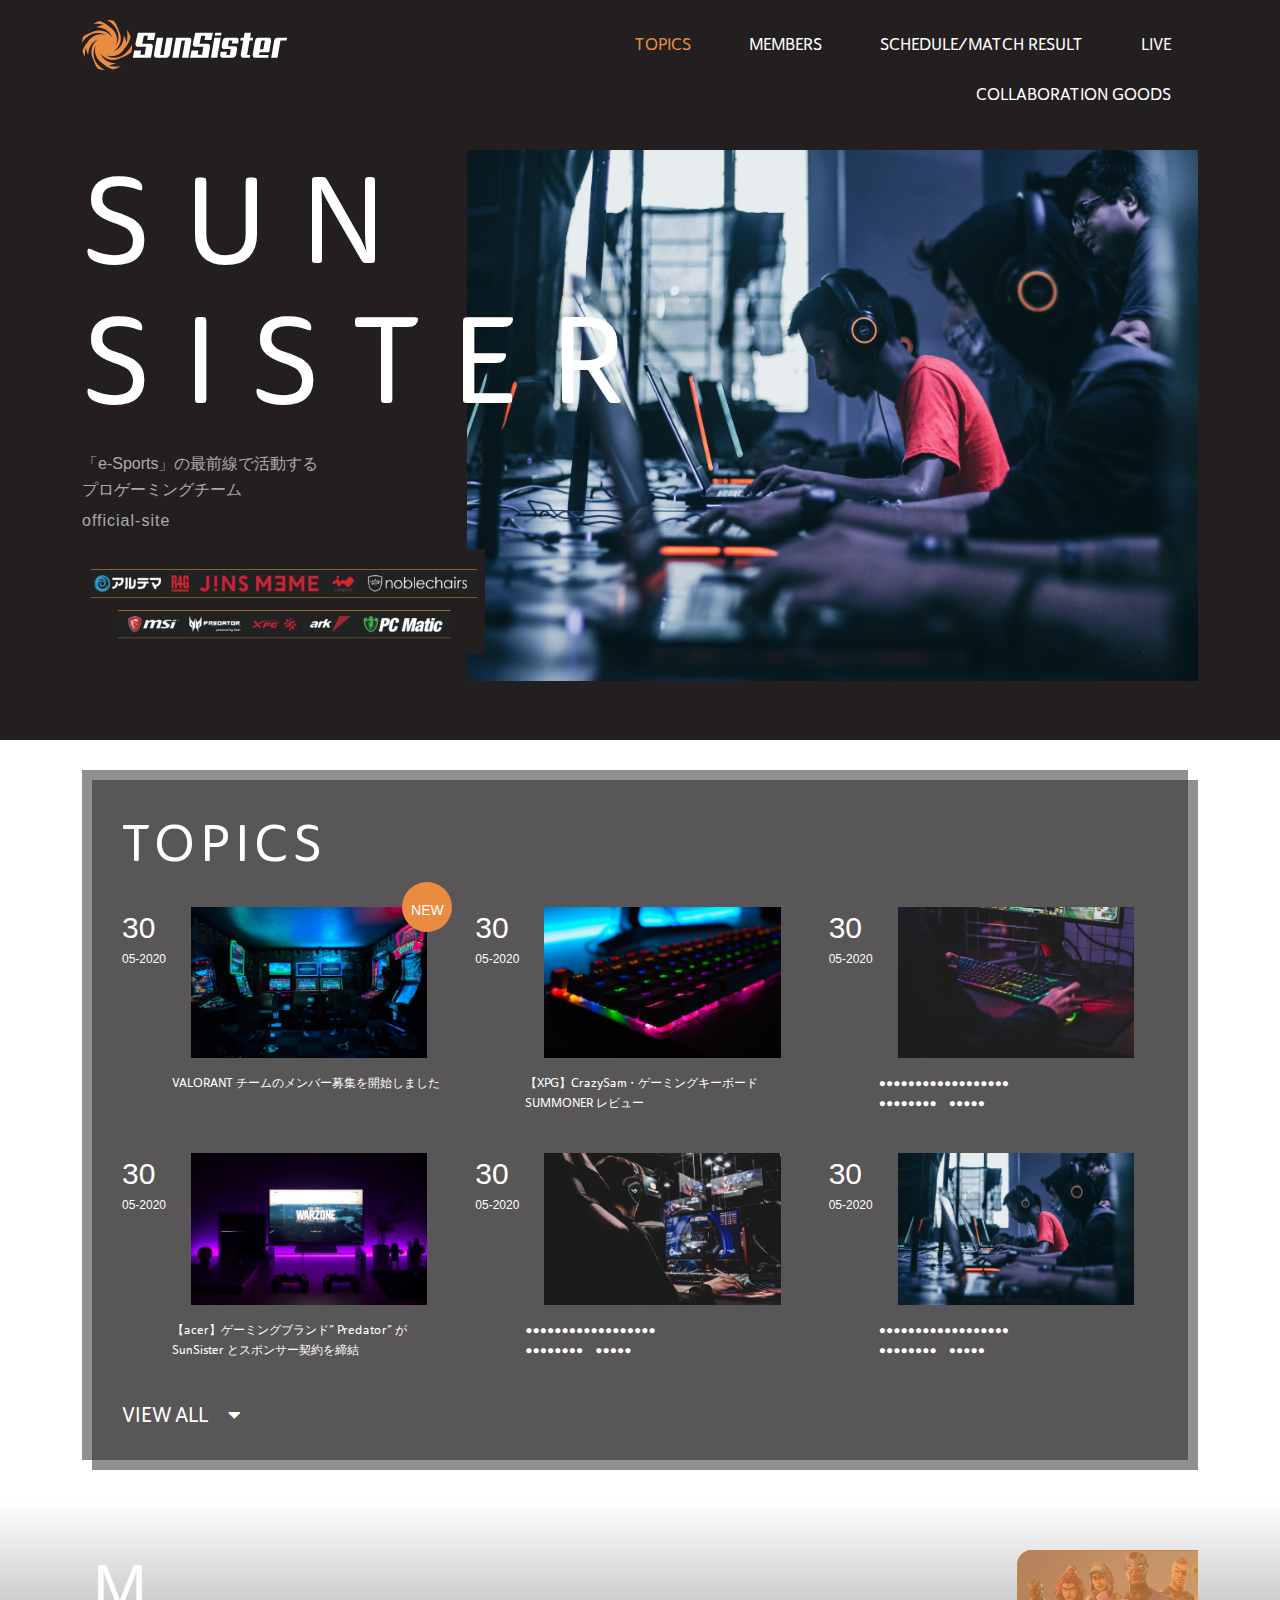
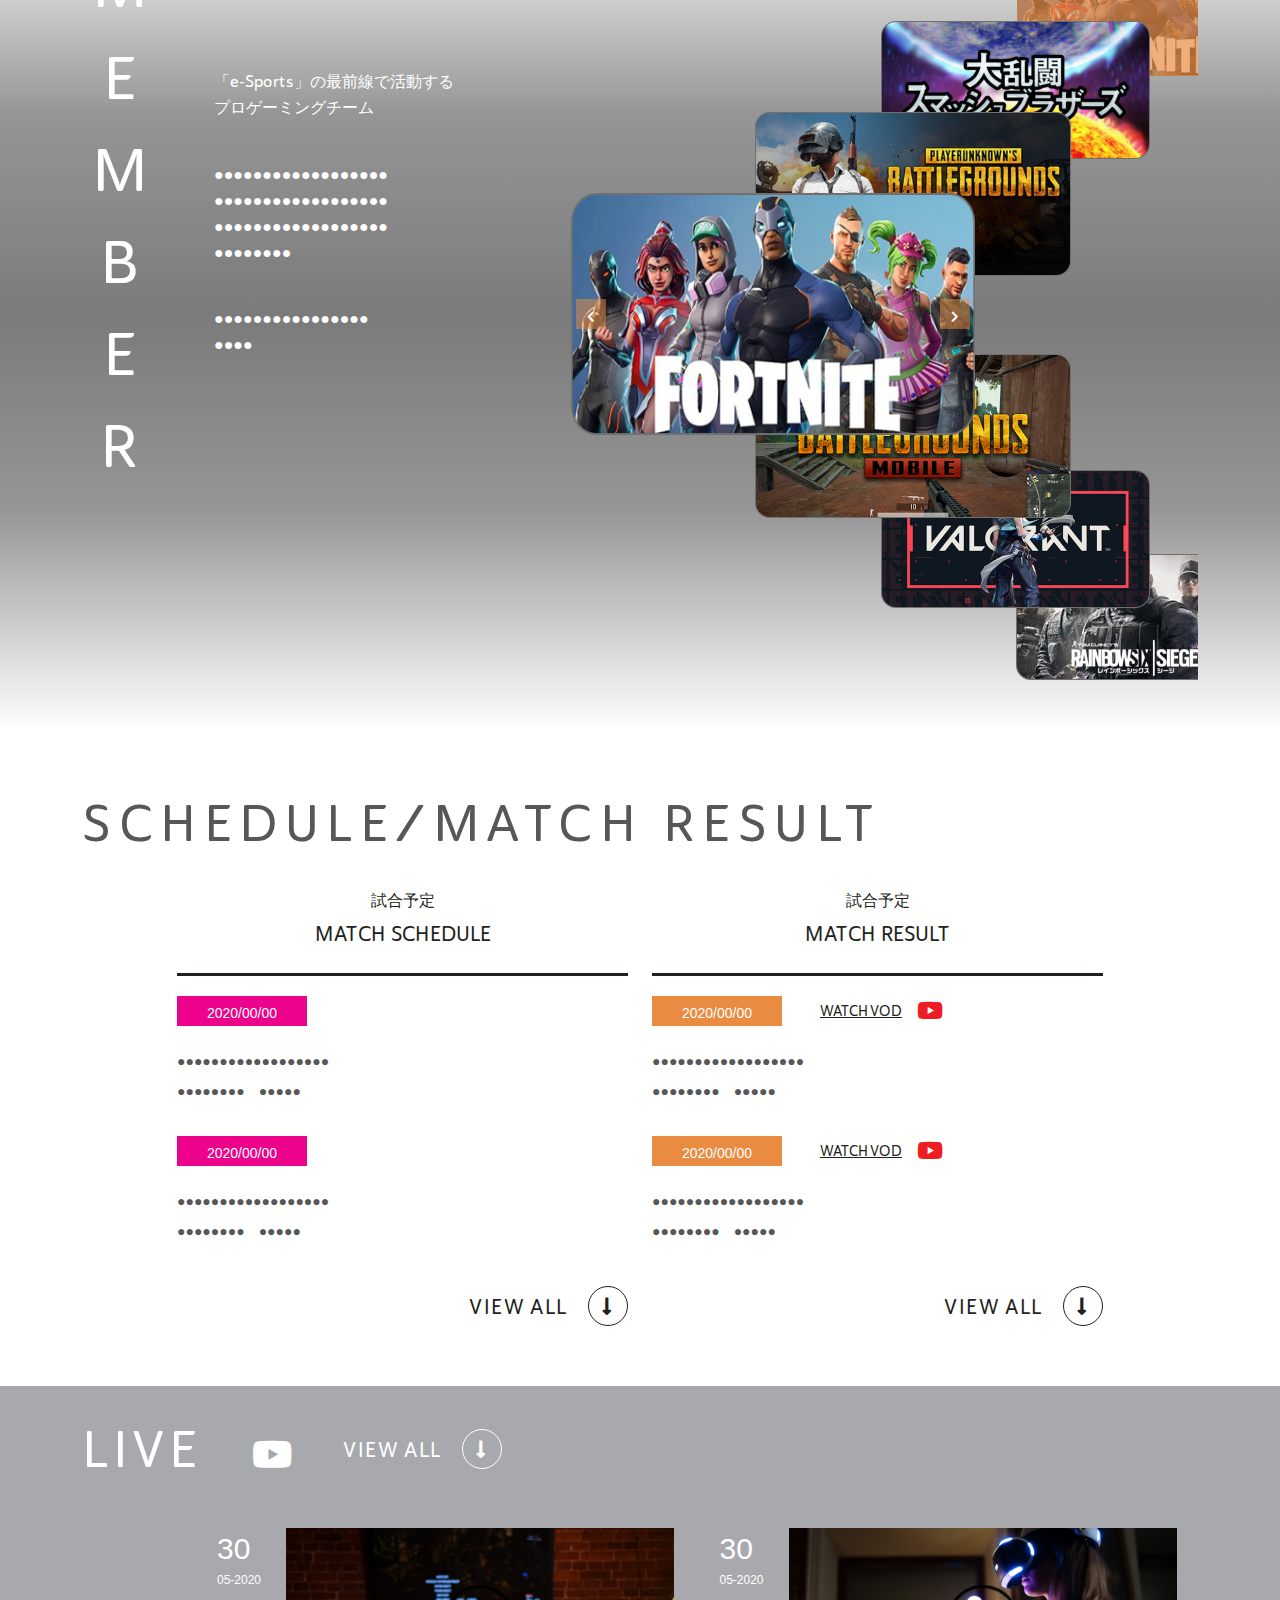
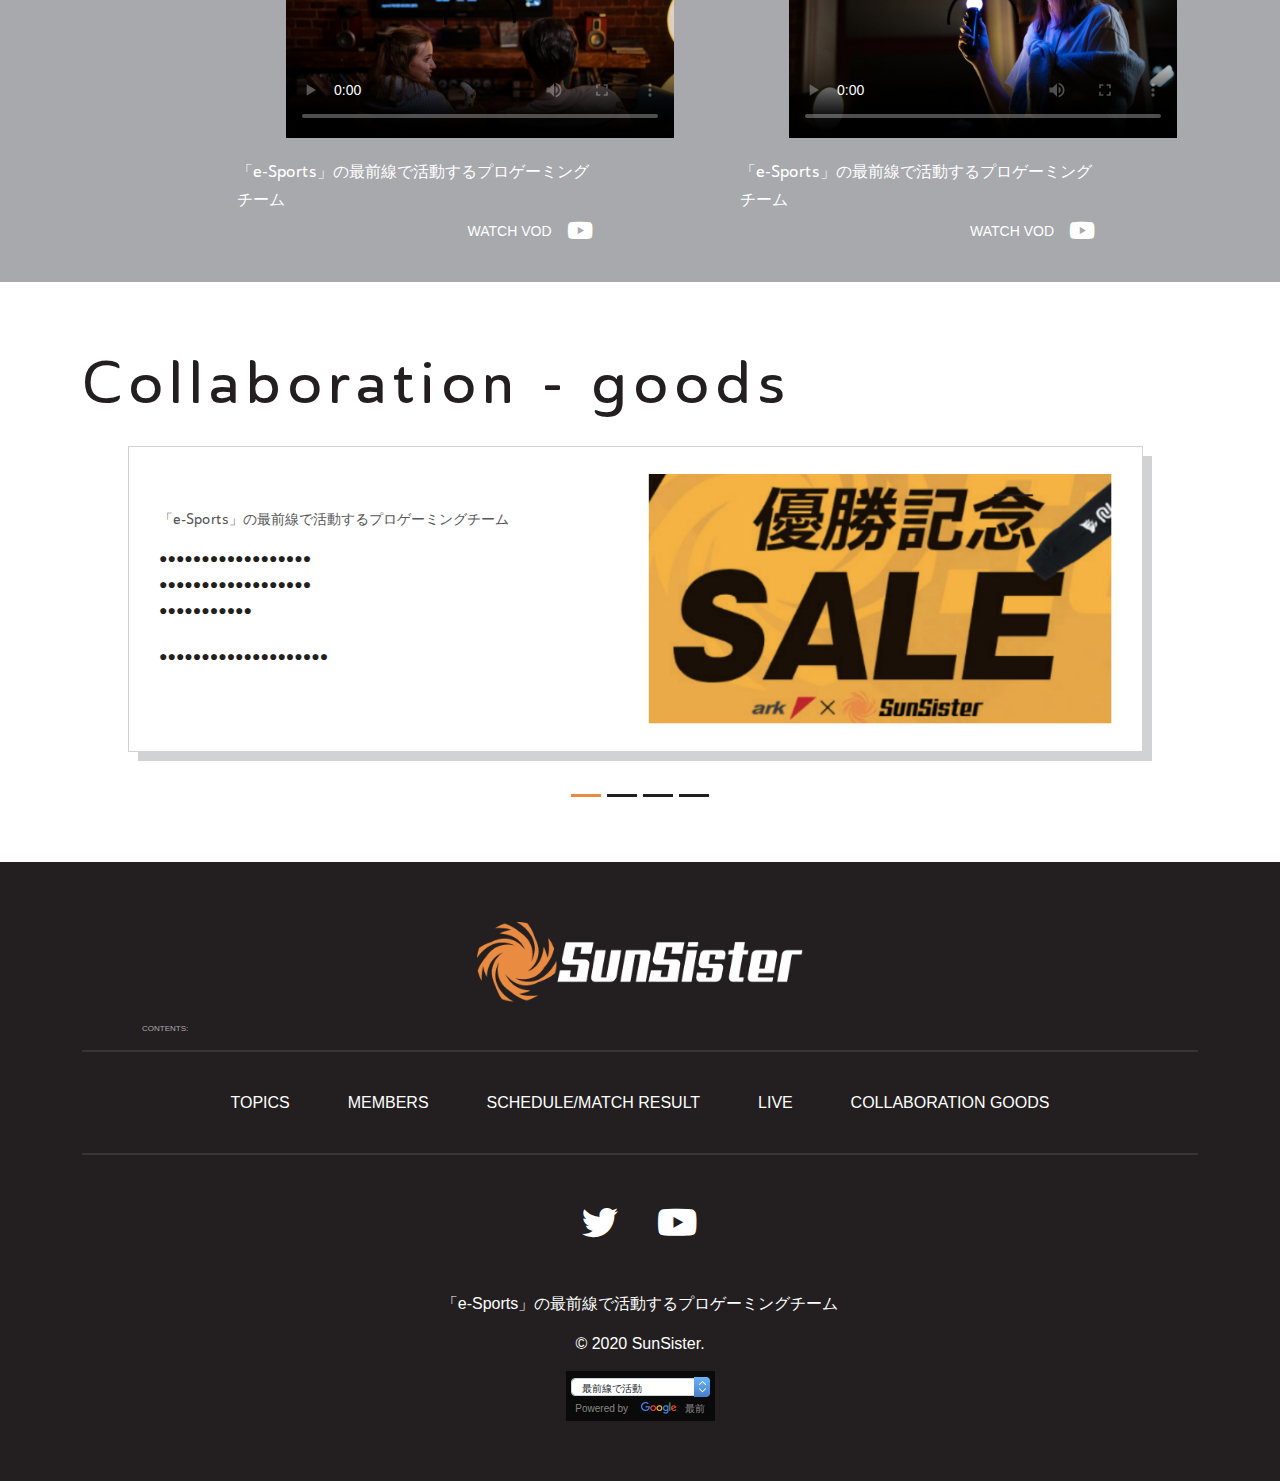
==== commit ccf50d86: "home page card slider implement" ====
--- a/index.html
+++ b/index.html
@@ -26,9 +26,9 @@
                 <div class="col-lg-8">
                     <div class="main-menu-area">
                         <ul class="main-menu">
-                            <li><a href="#">TOPICS</a></li>
-                            <li class="active has-submenu">
-                                <a href="#">MEMBERS</a>
+                            <li class="active"><a href="index.html">TOPICS</a></li>
+                            <li class="has-submenu">
+                                <a href="members.html">MEMBERS</a>
                                 <ul class="sub-menu">
                                     <span class="submenu-label">CONTENTS</span>
                                     <li><a href="#">APEX LEGENDS</a></li>
@@ -215,9 +215,70 @@
                         </div>
                     </div>
                 </div>
-                <div class="members-card-slider">
-                    <img src="assets/images/cards.png" alt="cards">
-                </div>
+
+                <!---Card Slider Start-->
+                
+                <!---Card Thumb Slider-->
+                <div id="cardIndicators" class="members-card-thmub-slider">
+                    <div class="card-item">
+                        <img src="assets/images/cards/fortnite.png" alt="">
+                    </div>
+                    <div class="card-item">
+                        <img src="assets/images/cards/smashbros.png" alt="">
+                    </div>
+                    <div class="card-item">
+                        <img src="assets/images/cards/pubg.png" alt="">
+                    </div>
+                    <div class="card-item">
+                        <img src="assets/images/cards/apex-legends001-520-260.png" alt="">
+                    </div>
+                    <div class="card-item">
+                        <img src="assets/images/cards/3f951b6f00d01d61e2ffb586cef73897.png" alt="">
+                    </div>
+                    <div class="card-item">
+                        <img src="assets/images/cards/valo03-2.png" alt="">
+                    </div>
+                    <div class="card-item">
+                        <img src="assets/images/cards/r6s.png" alt="">
+                    </div>
+                </div>
+                <!---End Card Slider-->
+
+                <!---Card Slider-->
+                <div id="cardSlider" class="members-main-slider">
+                    <ul class="card-slider-contanier">
+                        <li class="card-item">
+                            <img src="assets/images/cards/fortnite.png" alt="">
+                        </li>
+                        <li class="card-item">
+                            <img src="assets/images/cards/smashbros.png" alt="">
+                        </li>
+                        <li class="card-item">
+                            <img src="assets/images/cards/pubg.png" alt="">
+                        </li>
+                        
+                        <li class="card-item">
+                            <img src="assets/images/cards/apex-legends001-520-260.png" alt="">
+                        </li>
+                        <li class="card-item">
+                            <img src="assets/images/cards/3f951b6f00d01d61e2ffb586cef73897.png" alt="">
+                        </li>
+                        <li class="card-item">
+                            <img src="assets/images/cards/valo03-2.png" alt="">
+                        </li>
+                        <li class="card-item">
+                            <img src="assets/images/cards/r6s.png" alt="">
+                        </li>
+                    </ul>
+                    <div id="cardSliderbuttons">
+                        <button id="cardPrev"><i class="fas fa-chevron-left"></i></button>
+                        <button id="cardNnext"><i class="fas fa-chevron-right"></i></button>
+                    </div>
+                </div>
+                <!---End Card Slider-->
+
+                <!---Card Slider End-->
+                
             </div>
         </div>
     </section>
@@ -479,7 +540,7 @@
                 <div class="footer-menu-area">
                     <ul class="footer-menu">
                         <li><a href="#">TOPICS</a></li>
-                        <li class="active"><a href="#">MEMBERS</a></li>
+                        <li><a href="#">MEMBERS</a></li>
                         <li><a href="#">SCHEDULE/MATCH RESULT</a></li>
                         <li><a href="#">LIVE</a></li>
                         <li><a href="#">COLLABORATION GOODS</a></li>
--- a/assets/css/style.css
+++ b/assets/css/style.css
@@ -864,4 +864,171 @@
 
 .g-powered img {
     margin: 0 5px 0 10px;
+}
+
+
+
+
+
+
+
+
+/*Custom Slider For cards*/
+.members-card-thmub-slider .card-item:nth-child(1) {
+    right: -57px;
+    top: 0;
+    z-index: 1;
+    width: 238px!important;
+    height: 126px!important;
+}
+
+.members-card-thmub-slider .card-item:nth-child(2) {
+    top: 71px;
+    right: 48px;
+    z-index: 2;
+    width: 269px!important;
+    height: 138px!important;
+}
+
+.members-card-thmub-slider .card-item:nth-child(3) {
+    right: 127px;
+    top: 162px;
+    z-index: 3;
+    width: 316px!important;
+    height: 164px!important;
+}
+
+.members-card-thmub-slider .card-item:nth-child(4) {
+    right: 223px;
+    top: 243px;
+    z-index: 4;
+    width: 404px!important;
+    height: 242px!important;
+    opacity: 0;
+}
+
+.members-card-thmub-slider .card-item:nth-child(5) {
+    right: 127px;
+    top: 404px;
+    z-index: 3;
+    width: 316px!important;
+    height: 164px!important;
+}
+
+.members-card-thmub-slider .card-item:nth-child(6) {
+    right: 48px;
+    top: 520px;
+    z-index: 2;
+    width: 269px!important;
+    height: 138px!important;
+}
+
+.members-card-thmub-slider .card-item:nth-child(7) {
+    right: -56px;
+    top: 604px;
+    z-index: 1;
+    width: 238px!important;
+    height: 126px!important;
+}
+
+.members-card-thmub-slider .card-item {
+    position: absolute;
+    cursor: pointer;
+    transition: .3s;
+}
+.members-card-thmub-slider .card-item::after {
+    position: absolute;
+    left: 0;
+    top: 0;
+    right: 0;
+    bottom: 0;
+    content: "";
+    background: #ea8b42;
+    opacity: 0;
+    border-radius: 15px;
+    transition: .3s;
+}
+.members-card-thmub-slider .card-item.active::after, .members-card-thmub-slider .card-item:hover::after {
+    opacity: 0.7;
+}
+
+
+/*custom slider*/
+#cardSlider {
+    max-width: 404px;
+    overflow-y: auto;
+    overflow: hidden;
+    height: auto;
+    position: absolute;
+    top: 243px;
+    right: 223px;
+    z-index: 9;
+}
+  
+  #cardSlider .card-slider-contanier .card-item {
+    position: relative;
+    float: left;
+  }
+  
+  #cardSlider .card-slider-contanier {
+    /* width: 2828px; */
+    height: 242px;
+    position: relative;
+    margin: 0;
+    padding: 0;
+    list-style: none;
+  }
+  
+  #cardSlider .card-slider-contanier .card-item img {
+    position: relative;
+    width: 404px;
+    height: 242px;
+  }
+  /* ul.card-slider-dots {
+    margin: 0;
+    padding: 0;
+    list-style: none;
+    position: absolute;
+    bottom: 10px;
+    right: 0;
+    left: 0;
+    text-align: center;
+}
+
+ul.card-slider-dots li {
+    display: inline-block;
+    font-size: 0;
+    width: 10px;
+    height: 10px;
+    background: #fff;
+    border-radius: 50%;
+    margin: 0 3px;
+    cursor: pointer;
+}
+
+ul.card-slider-dots li.active {
+    background: #ea8b42;
+} */
+div#cardSliderbuttons button {
+    position: absolute;
+    left: 5px;
+    top: 50%;
+    width: 30px;
+    height: 30px;
+    background: rgb(234 139 66 / 50%);
+    border: 0px;
+    line-height: 33px;
+    color: #fff;
+    margin-top: -15px;
+    font-size: 12px;
+    transition: .3s;
+}
+
+div#cardSliderbuttons button#cardNnext {
+    right: 5px;
+    left: auto;
+}
+
+div#cardSliderbuttons button:hover {
+    background: #ea8b42;
 }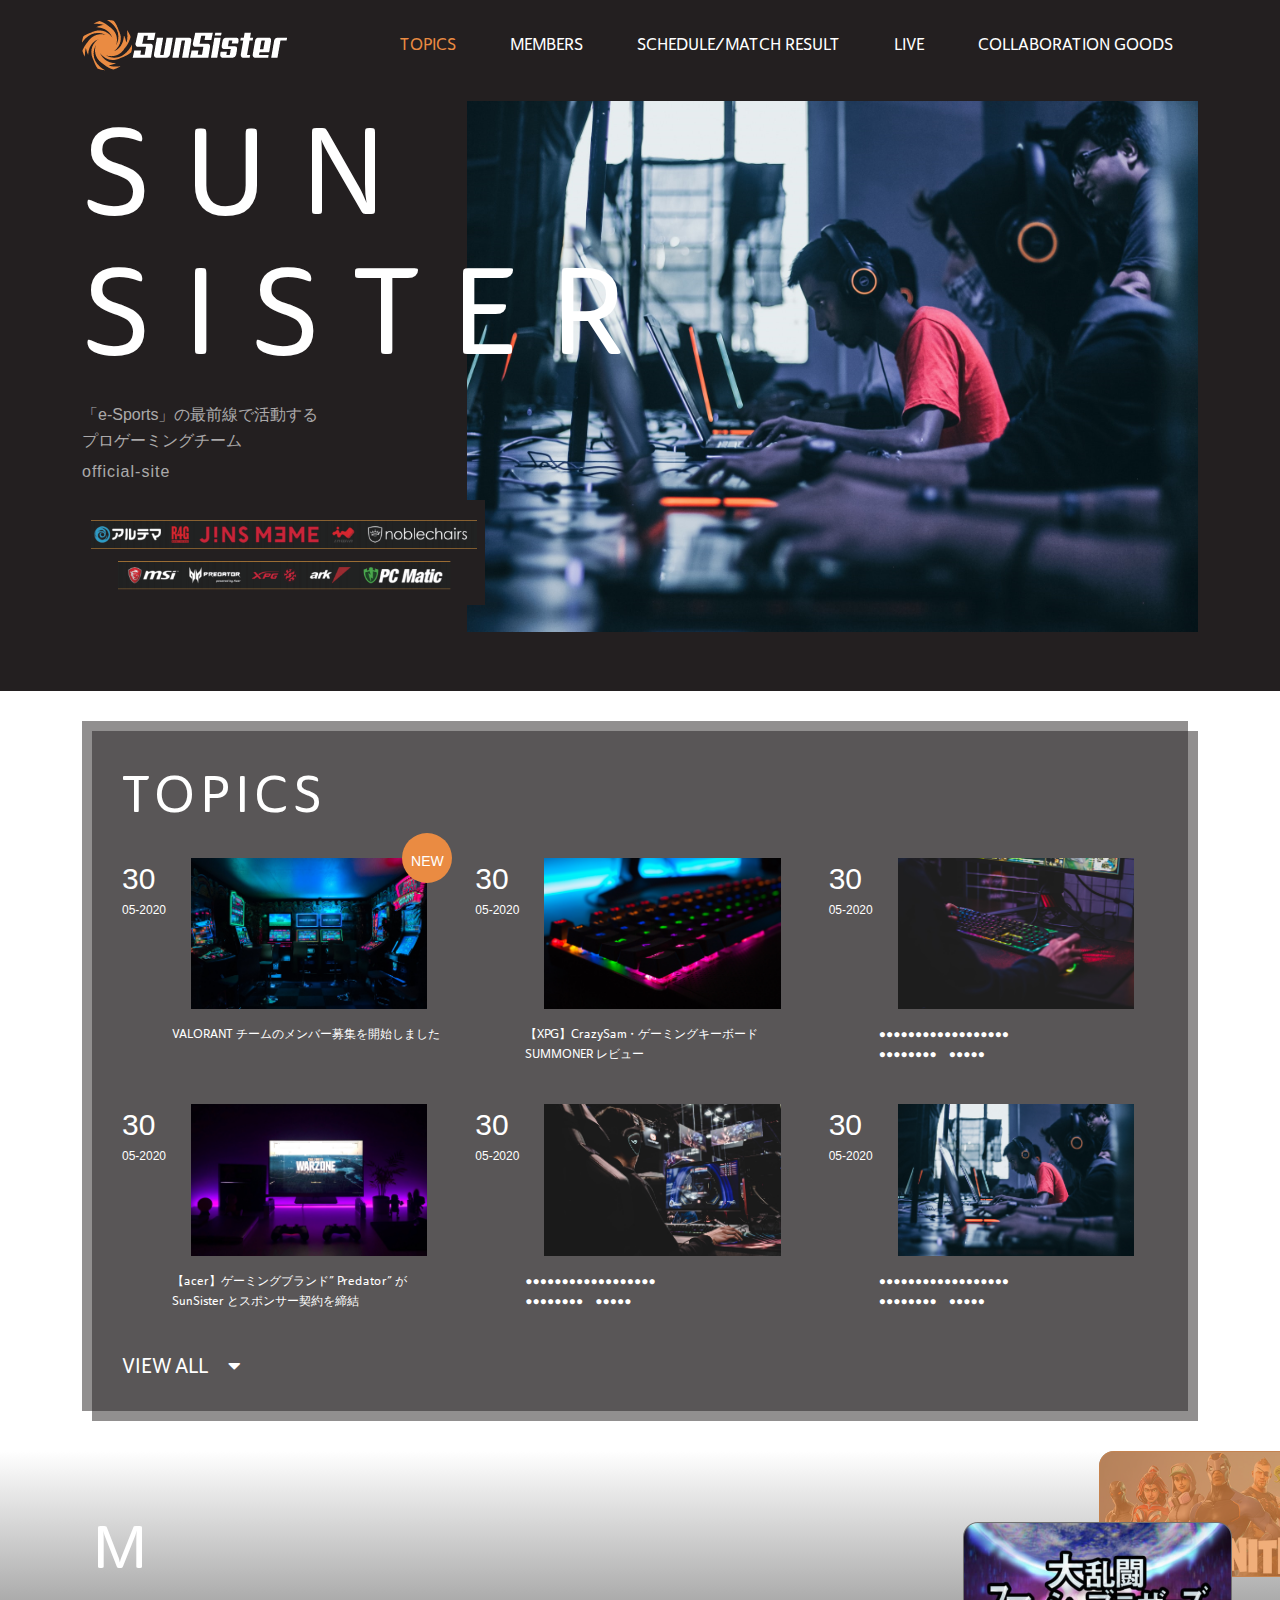
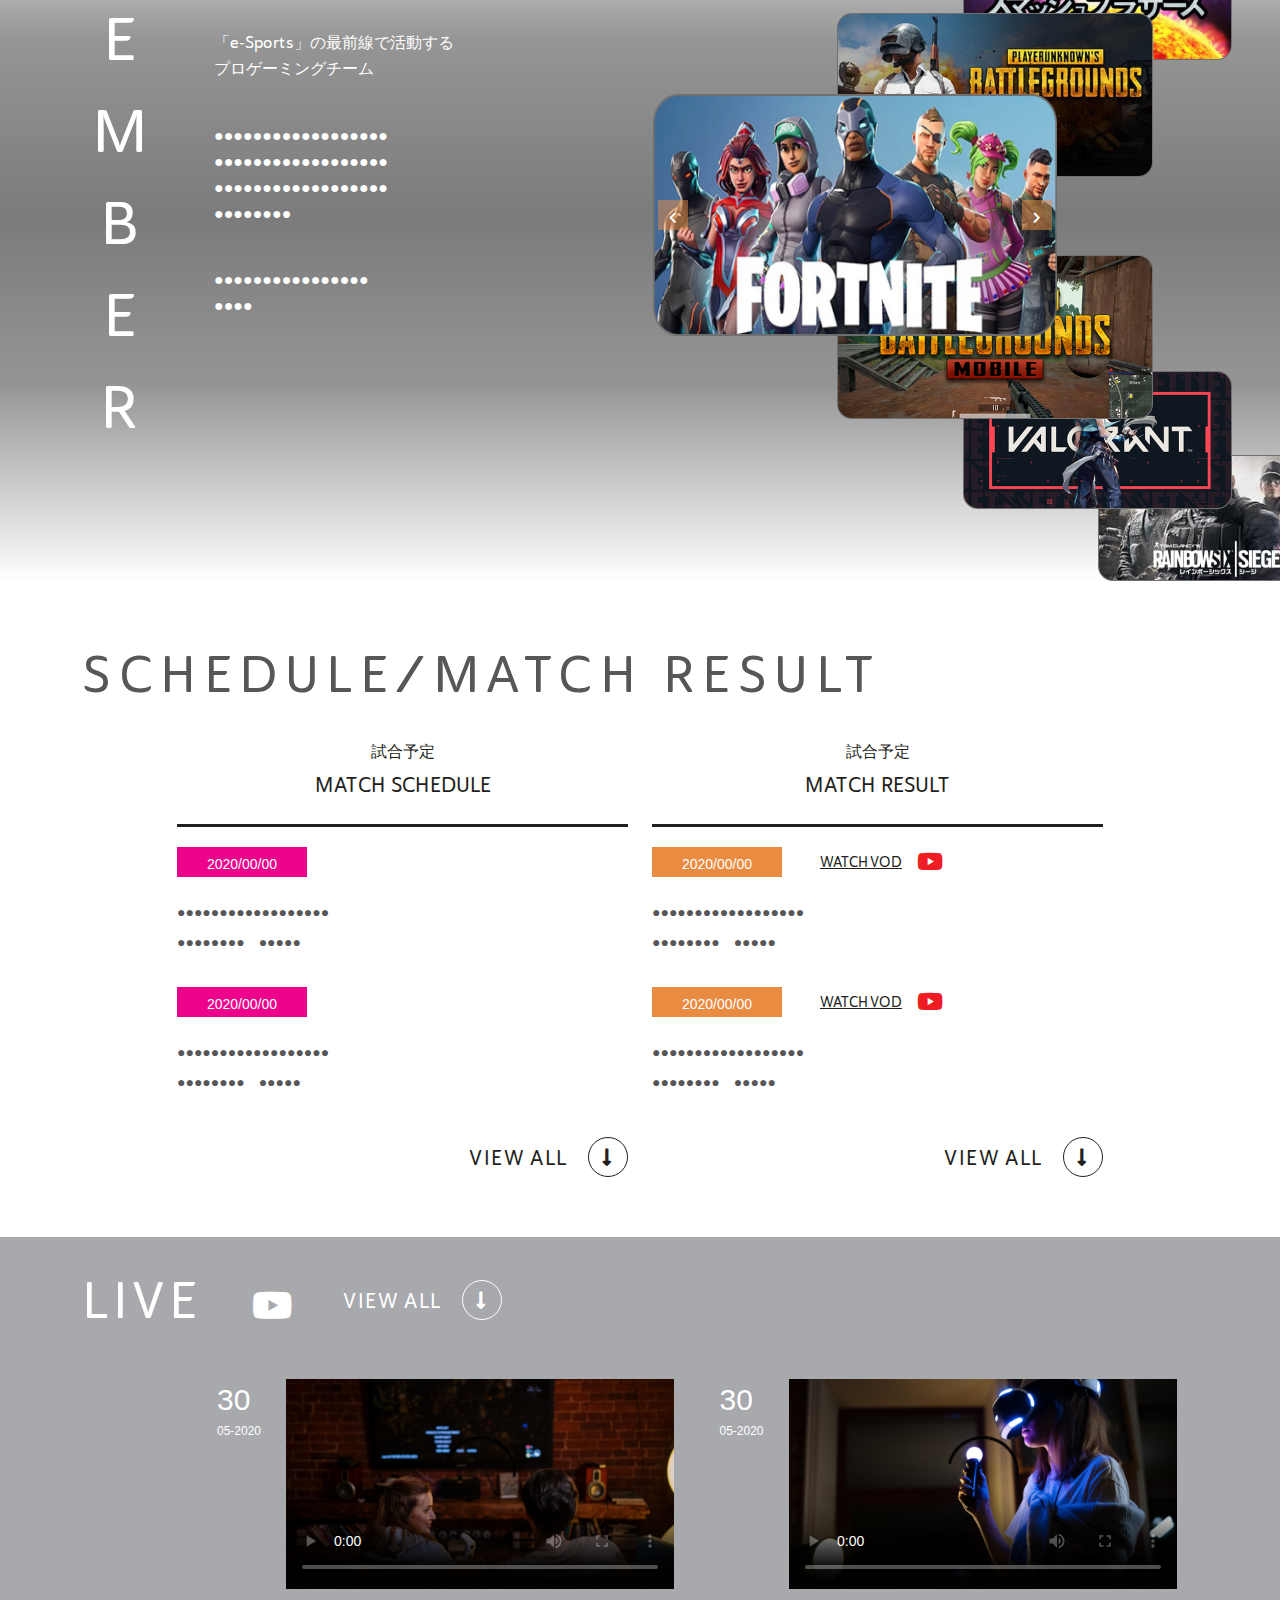
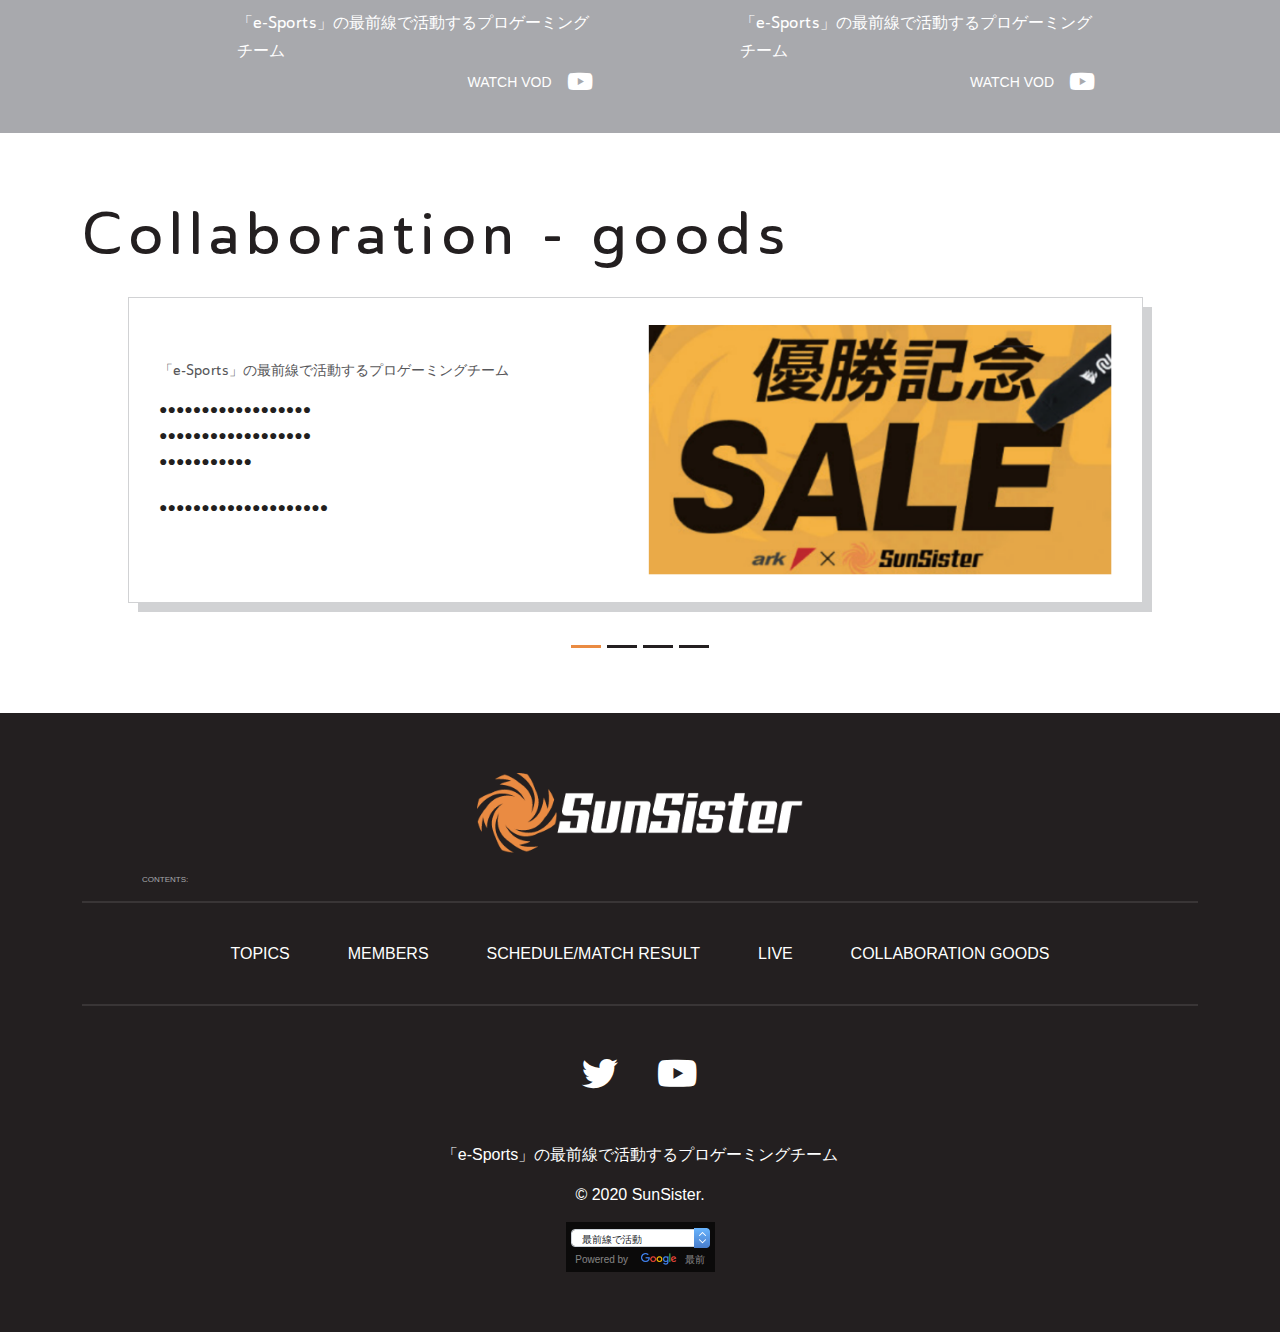
==== commit 9d5acf82: "card slider fixing" ====
--- a/index.html
+++ b/index.html
@@ -16,14 +16,14 @@
     <header class="site-header">
         <div class="container">
             <div class="row">
-                <div class="col-lg-4">
+                <div class="col-lg-3">
                     <div class="site-logo">
                         <a href="index.html">
                             <img src="assets/images/logo.png" alt="Sunsister">
                         </a>
                     </div>
                 </div>
-                <div class="col-lg-8">
+                <div class="col-lg-9">
                     <div class="main-menu-area">
                         <ul class="main-menu">
                             <li class="active"><a href="index.html">TOPICS</a></li>
@@ -215,72 +215,68 @@
                         </div>
                     </div>
                 </div>
-
-                <!---Card Slider Start-->
+            </div>
+        </div>
+
+        <!---Card Slider Start-->
+        <!---Card Thumb Slider-->
+        <div id="cardIndicators" class="members-card-thmub-slider">
+            <div class="card-item">
+                <img src="assets/images/cards/fortnite.png" alt="">
+            </div>
+            <div class="card-item">
+                <img src="assets/images/cards/smashbros.png" alt="">
+            </div>
+            <div class="card-item">
+                <img src="assets/images/cards/pubg.png" alt="">
+            </div>
+            <div class="card-item">
+                <img src="assets/images/cards/apex-legends001-520-260.png" alt="">
+            </div>
+            <div class="card-item">
+                <img src="assets/images/cards/3f951b6f00d01d61e2ffb586cef73897.png" alt="">
+            </div>
+            <div class="card-item">
+                <img src="assets/images/cards/valo03-2.png" alt="">
+            </div>
+            <div class="card-item">
+                <img src="assets/images/cards/r6s.png" alt="">
+            </div>
+        </div>
+
+        <!---Card Slider-->
+        <div id="cardSlider" class="members-main-slider">
+            <ul class="card-slider-contanier">
+                <li class="card-item">
+                    <img src="assets/images/cards/fortnite.png" alt="">
+                </li>
+                <li class="card-item">
+                    <img src="assets/images/cards/smashbros.png" alt="">
+                </li>
+                <li class="card-item">
+                    <img src="assets/images/cards/pubg.png" alt="">
+                </li>
                 
-                <!---Card Thumb Slider-->
-                <div id="cardIndicators" class="members-card-thmub-slider">
-                    <div class="card-item">
-                        <img src="assets/images/cards/fortnite.png" alt="">
-                    </div>
-                    <div class="card-item">
-                        <img src="assets/images/cards/smashbros.png" alt="">
-                    </div>
-                    <div class="card-item">
-                        <img src="assets/images/cards/pubg.png" alt="">
-                    </div>
-                    <div class="card-item">
-                        <img src="assets/images/cards/apex-legends001-520-260.png" alt="">
-                    </div>
-                    <div class="card-item">
-                        <img src="assets/images/cards/3f951b6f00d01d61e2ffb586cef73897.png" alt="">
-                    </div>
-                    <div class="card-item">
-                        <img src="assets/images/cards/valo03-2.png" alt="">
-                    </div>
-                    <div class="card-item">
-                        <img src="assets/images/cards/r6s.png" alt="">
-                    </div>
-                </div>
-                <!---End Card Slider-->
-
-                <!---Card Slider-->
-                <div id="cardSlider" class="members-main-slider">
-                    <ul class="card-slider-contanier">
-                        <li class="card-item">
-                            <img src="assets/images/cards/fortnite.png" alt="">
-                        </li>
-                        <li class="card-item">
-                            <img src="assets/images/cards/smashbros.png" alt="">
-                        </li>
-                        <li class="card-item">
-                            <img src="assets/images/cards/pubg.png" alt="">
-                        </li>
-                        
-                        <li class="card-item">
-                            <img src="assets/images/cards/apex-legends001-520-260.png" alt="">
-                        </li>
-                        <li class="card-item">
-                            <img src="assets/images/cards/3f951b6f00d01d61e2ffb586cef73897.png" alt="">
-                        </li>
-                        <li class="card-item">
-                            <img src="assets/images/cards/valo03-2.png" alt="">
-                        </li>
-                        <li class="card-item">
-                            <img src="assets/images/cards/r6s.png" alt="">
-                        </li>
-                    </ul>
-                    <div id="cardSliderbuttons">
-                        <button id="cardPrev"><i class="fas fa-chevron-left"></i></button>
-                        <button id="cardNnext"><i class="fas fa-chevron-right"></i></button>
-                    </div>
-                </div>
-                <!---End Card Slider-->
-
-                <!---Card Slider End-->
-                
-            </div>
-        </div>
+                <li class="card-item">
+                    <img src="assets/images/cards/apex-legends001-520-260.png" alt="">
+                </li>
+                <li class="card-item">
+                    <img src="assets/images/cards/3f951b6f00d01d61e2ffb586cef73897.png" alt="">
+                </li>
+                <li class="card-item">
+                    <img src="assets/images/cards/valo03-2.png" alt="">
+                </li>
+                <li class="card-item">
+                    <img src="assets/images/cards/r6s.png" alt="">
+                </li>
+            </ul>
+            <div id="cardSliderbuttons">
+                <button id="cardPrev"><i class="fas fa-chevron-left"></i></button>
+                <button id="cardNnext"><i class="fas fa-chevron-right"></i></button>
+            </div>
+        </div>
+        <!---Card Slider End-->
+
     </section>
 
     <section class="schedule-area section-padding">
--- a/assets/css/style.css
+++ b/assets/css/style.css
@@ -180,7 +180,7 @@
     text-decoration: none;
     font-family: "AinslieSans-NorMed";
     font-size: 16px;
-    padding: 13px 27px;
+    padding: 13px 25px;
 }
 
 .main-menu-area {
@@ -737,7 +737,7 @@
 
 .members-area {
     background: linear-gradient(#fff 0%, #959595 25.94%, #7b7b7b 50.21%, #959595 73.22%, #fff 100%);
-    padding: 50px 0;
+    margin: 100px 0 50px;
 }
 
 .member-content-text {
@@ -750,10 +750,12 @@
     margin-bottom: 40px;
 }
 
-.members-content {
+.members-area {
     position: relative;
     overflow: hidden;
     min-height: 730px;
+    max-width: 2560px;
+    margin: 0 auto;
 }
 
 .members-card-slider {
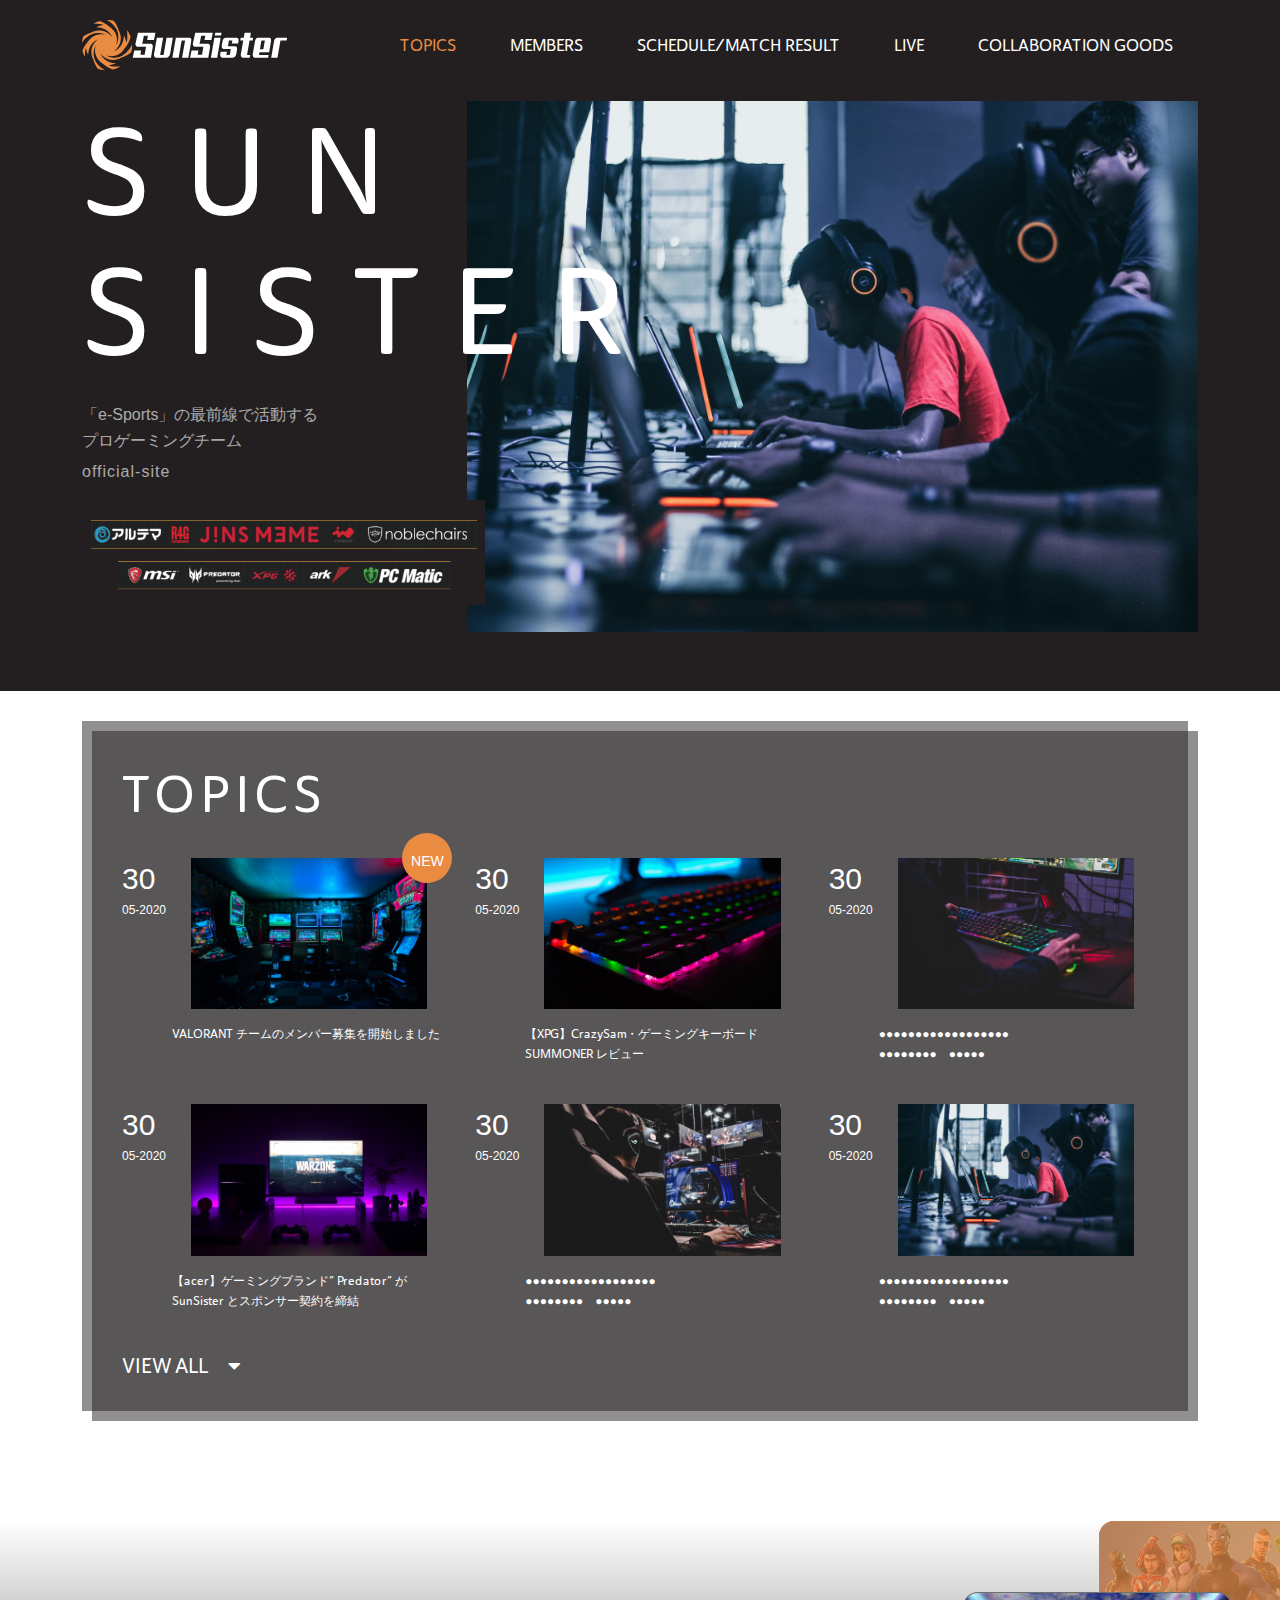
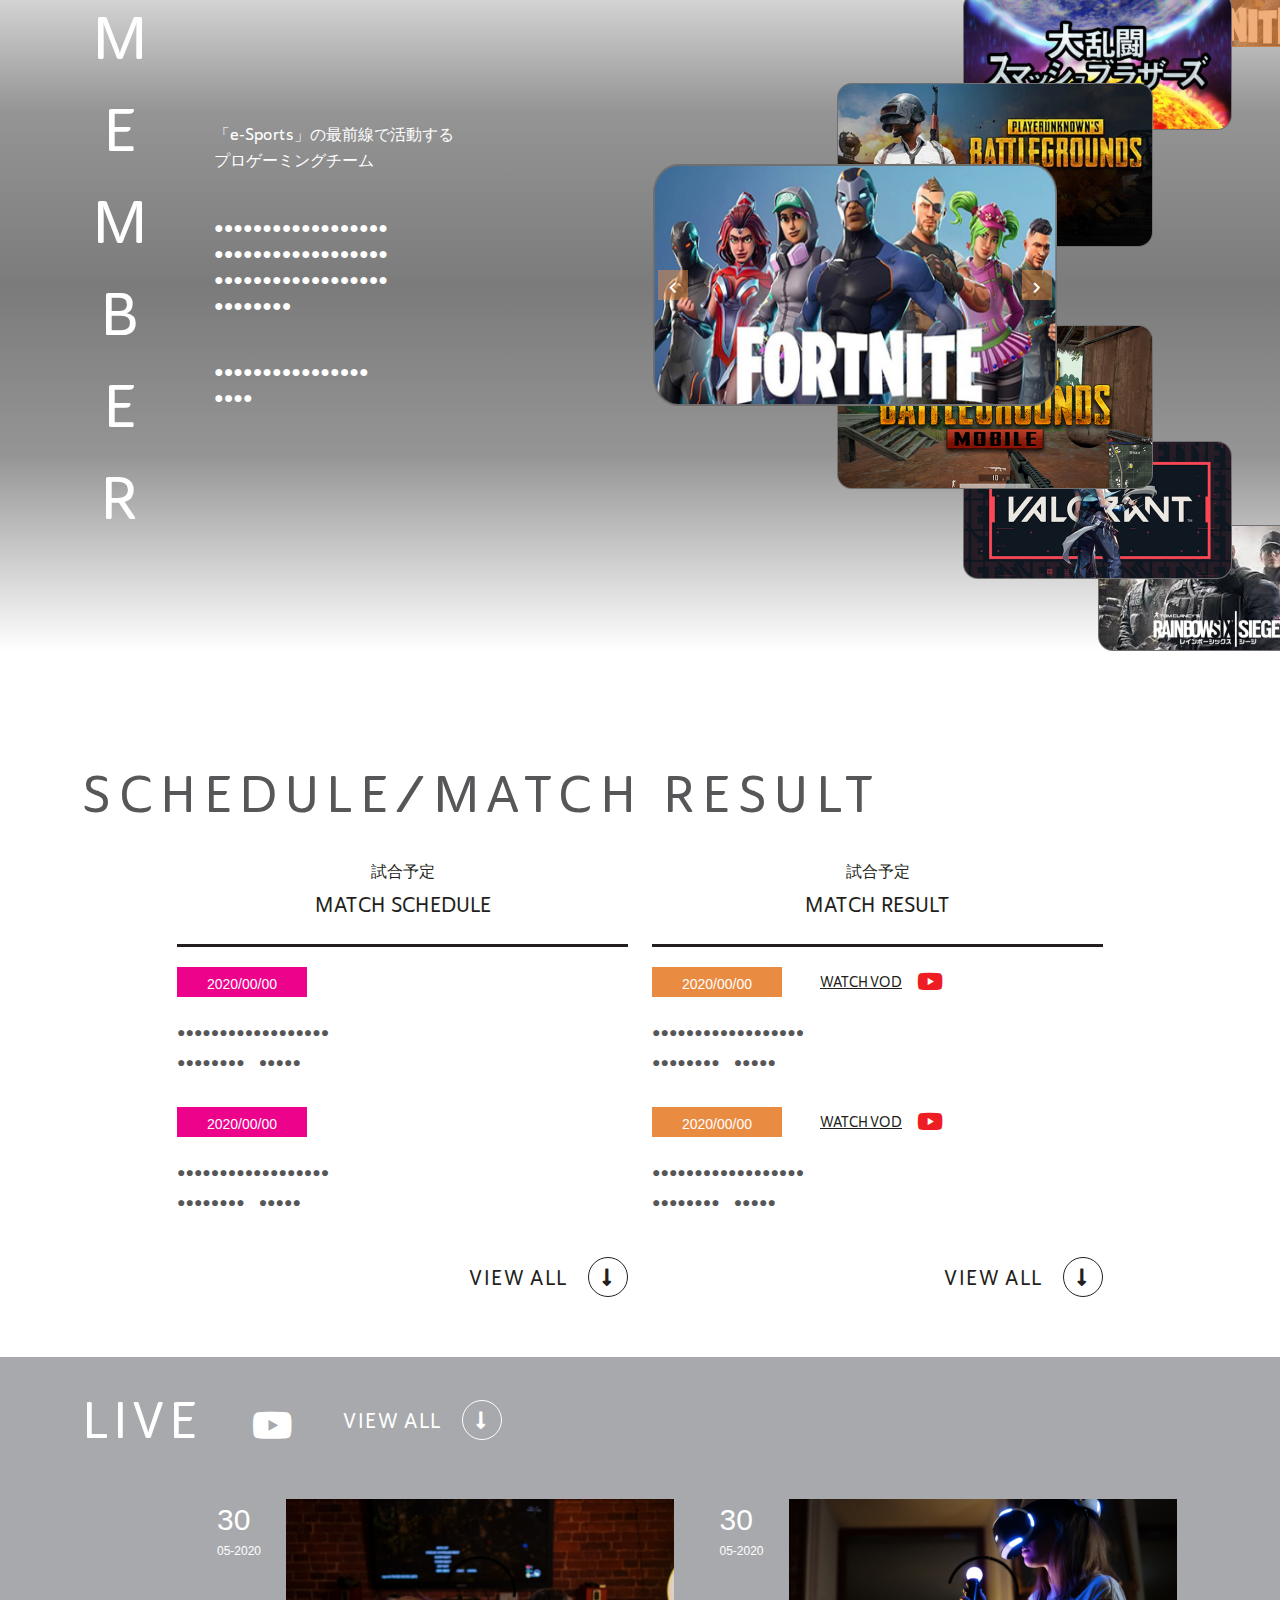
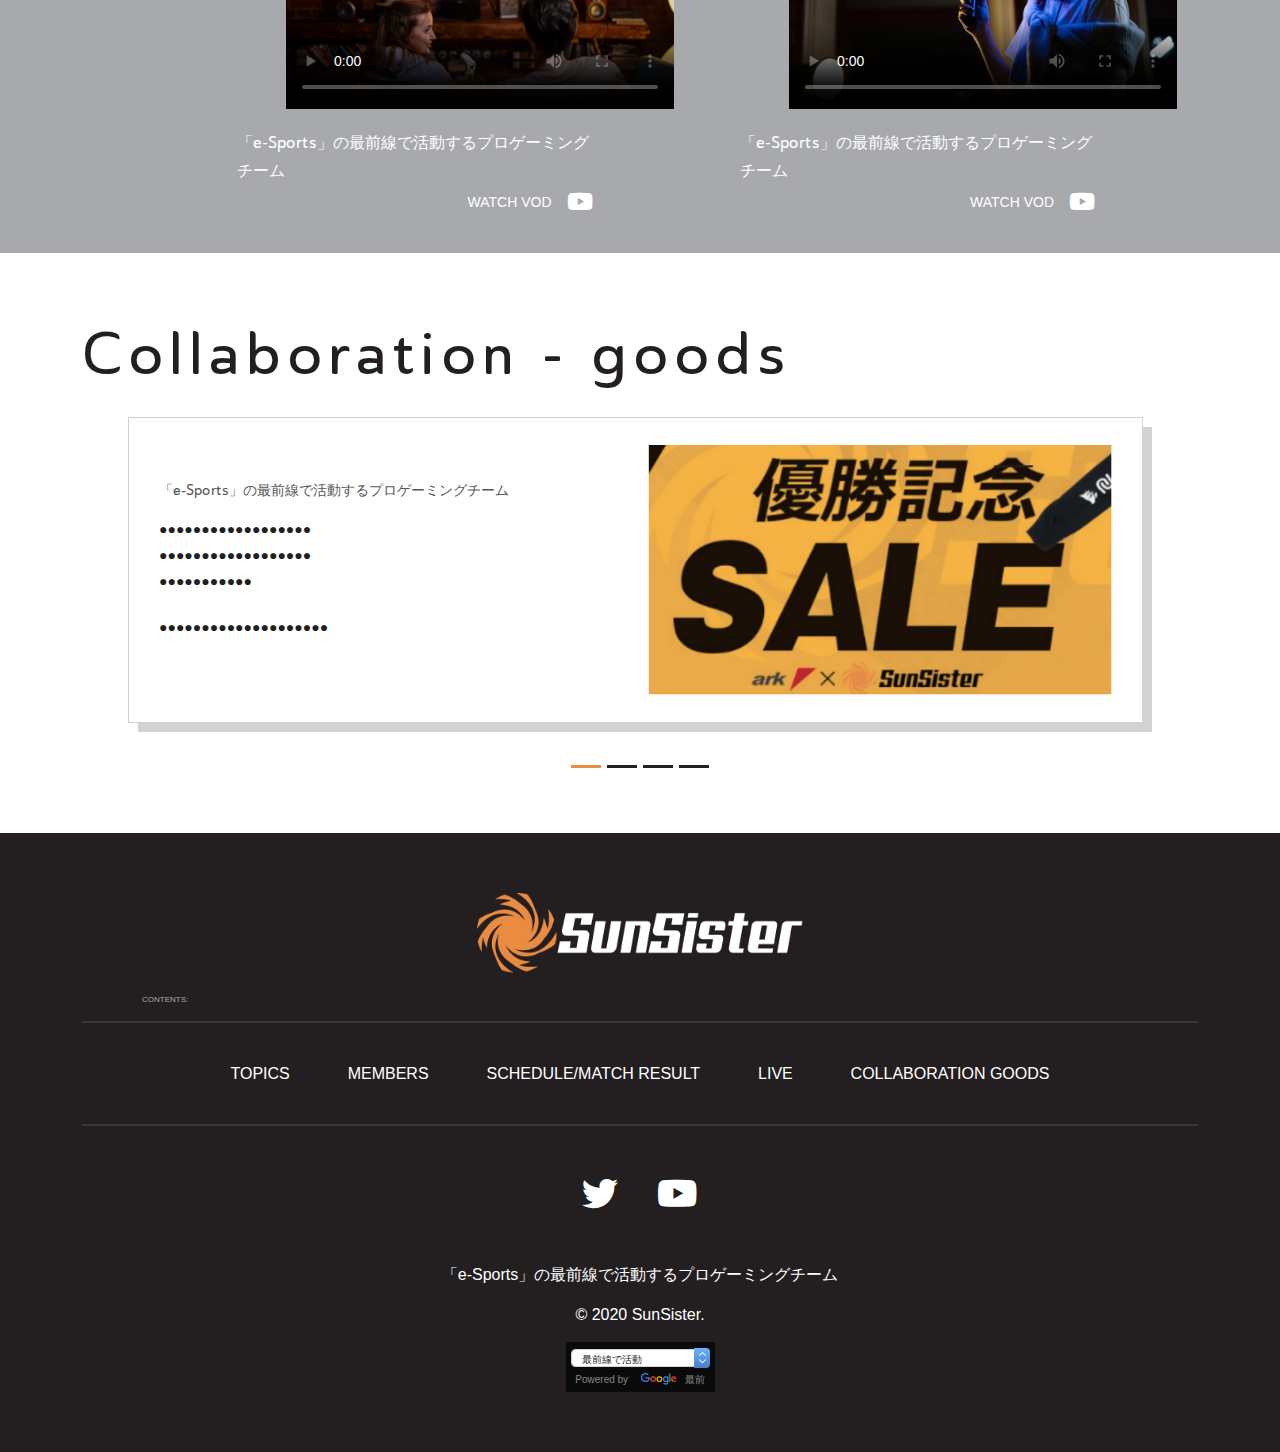
==== commit 670fd288: "worked on mobile responsive ness" ====
--- a/index.html
+++ b/index.html
@@ -12,18 +12,18 @@
     <link href="assets/css/responsive.css" rel="stylesheet">
 </head>
 <body>
-    
+    <div class="mobile-menu-backdrop"></div>
     <header class="site-header">
         <div class="container">
-            <div class="row">
-                <div class="col-lg-3">
+            <div class="row align-items-center">
+                <div class="col-7 col-lg-3">
                     <div class="site-logo">
                         <a href="index.html">
                             <img src="assets/images/logo.png" alt="Sunsister">
                         </a>
                     </div>
                 </div>
-                <div class="col-lg-9">
+                <div class="col-5 col-lg-9">
                     <div class="main-menu-area">
                         <ul class="main-menu">
                             <li class="active"><a href="index.html">TOPICS</a></li>
@@ -47,6 +47,11 @@
                             <li><a href="#">COLLABORATION GOODS</a></li>
                         </ul>
                     </div>
+                    <div class="mobile-menu-trigger">
+                        <span></span>
+                        <span></span>
+                        <span></span>
+                    </div>
                 </div>
             </div>
         </div>
@@ -83,7 +88,7 @@
                     </div>
                 </div>
                 <div class="row">
-                    <div class="col-md-4">
+                    <div class="col-lg-4 col-md-6">
                         <div class="topic-box">
                             <div class="topc-box-inner d-flex">
                                 <div class="topic-box-date">
@@ -100,7 +105,7 @@
                             <h4><a href="#">VALORANT チームのメンバー募集を開始しました</a></h4>
                         </div>
                     </div>
-                    <div class="col-md-4">
+                    <div class="col-lg-4 col-md-6">
                         <div class="topic-box">
                             <div class="topc-box-inner d-flex">
                                 <div class="topic-box-date">
@@ -116,7 +121,7 @@
                             <h4><a href="#">【XPG】CrazySam・ゲーミングキーボード SUMMONER レビュー</a></h4>
                         </div>
                     </div>
-                    <div class="col-md-4">
+                    <div class="col-lg-4 col-md-6">
                         <div class="topic-box">
                             <div class="topc-box-inner d-flex">
                                 <div class="topic-box-date">
@@ -133,7 +138,7 @@
                                 ●●●●●●●●　●●●●●</a></h4>
                         </div>
                     </div>
-                    <div class="col-md-4">
+                    <div class="col-lg-4 col-md-6">
                         <div class="topic-box">
                             <div class="topc-box-inner d-flex">
                                 <div class="topic-box-date">
@@ -149,7 +154,7 @@
                             <h4><a href="#">【acer】ゲーミングブランド” Predator” が SunSister とスポンサー契約を締結</a></h4>
                         </div>
                     </div>
-                    <div class="col-md-4">
+                    <div class="col-lg-4 col-md-6">
                         <div class="topic-box">
                             <div class="topc-box-inner d-flex">
                                 <div class="topic-box-date">
@@ -166,7 +171,7 @@
                                 ●●●●●●●●　●●●●●</a></h4>
                         </div>
                     </div>
-                    <div class="col-md-4">
+                    <div class="col-lg-4 col-md-6">
                         <div class="topic-box">
                             <div class="topc-box-inner d-flex">
                                 <div class="topic-box-date">
@@ -196,6 +201,64 @@
     </section>
 
     <section class="members-area section-padding">
+        <!---Card Slider Start-->
+        <!---Card Thumb Slider-->
+        <div id="cardIndicators" class="members-card-thmub-slider">
+            <div class="card-item">
+                <img src="assets/images/cards/fortnite.png" alt="">
+            </div>
+            <div class="card-item">
+                <img src="assets/images/cards/smashbros.png" alt="">
+            </div>
+            <div class="card-item">
+                <img src="assets/images/cards/pubg.png" alt="">
+            </div>
+            <div class="card-item">
+                <img src="assets/images/cards/apex-legends001-520-260.png" alt="">
+            </div>
+            <div class="card-item">
+                <img src="assets/images/cards/3f951b6f00d01d61e2ffb586cef73897.png" alt="">
+            </div>
+            <div class="card-item">
+                <img src="assets/images/cards/valo03-2.png" alt="">
+            </div>
+            <div class="card-item">
+                <img src="assets/images/cards/r6s.png" alt="">
+            </div>
+        </div>
+
+        <!---Card Slider-->
+        <div id="cardSlider" class="members-main-slider">
+            <ul class="card-slider-contanier owl-carousel">
+                <li class="card-item">
+                    <img src="assets/images/cards/fortnite.png" alt="">
+                </li>
+                <li class="card-item">
+                    <img src="assets/images/cards/smashbros.png" alt="">
+                </li>
+                <li class="card-item">
+                    <img src="assets/images/cards/pubg.png" alt="">
+                </li>
+                
+                <li class="card-item">
+                    <img src="assets/images/cards/apex-legends001-520-260.png" alt="">
+                </li>
+                <li class="card-item">
+                    <img src="assets/images/cards/3f951b6f00d01d61e2ffb586cef73897.png" alt="">
+                </li>
+                <li class="card-item">
+                    <img src="assets/images/cards/valo03-2.png" alt="">
+                </li>
+                <li class="card-item">
+                    <img src="assets/images/cards/r6s.png" alt="">
+                </li>
+            </ul>
+            <div id="cardSliderbuttons">
+                <button id="cardPrev"><i class="fas fa-chevron-left"></i></button>
+                <button id="cardNnext"><i class="fas fa-chevron-right"></i></button>
+            </div>
+        </div>
+        <!---Card Slider End-->
         <div class="container">
             <div class="members-content">
                 <div class="row">
@@ -217,66 +280,6 @@
                 </div>
             </div>
         </div>
-
-        <!---Card Slider Start-->
-        <!---Card Thumb Slider-->
-        <div id="cardIndicators" class="members-card-thmub-slider">
-            <div class="card-item">
-                <img src="assets/images/cards/fortnite.png" alt="">
-            </div>
-            <div class="card-item">
-                <img src="assets/images/cards/smashbros.png" alt="">
-            </div>
-            <div class="card-item">
-                <img src="assets/images/cards/pubg.png" alt="">
-            </div>
-            <div class="card-item">
-                <img src="assets/images/cards/apex-legends001-520-260.png" alt="">
-            </div>
-            <div class="card-item">
-                <img src="assets/images/cards/3f951b6f00d01d61e2ffb586cef73897.png" alt="">
-            </div>
-            <div class="card-item">
-                <img src="assets/images/cards/valo03-2.png" alt="">
-            </div>
-            <div class="card-item">
-                <img src="assets/images/cards/r6s.png" alt="">
-            </div>
-        </div>
-
-        <!---Card Slider-->
-        <div id="cardSlider" class="members-main-slider">
-            <ul class="card-slider-contanier">
-                <li class="card-item">
-                    <img src="assets/images/cards/fortnite.png" alt="">
-                </li>
-                <li class="card-item">
-                    <img src="assets/images/cards/smashbros.png" alt="">
-                </li>
-                <li class="card-item">
-                    <img src="assets/images/cards/pubg.png" alt="">
-                </li>
-                
-                <li class="card-item">
-                    <img src="assets/images/cards/apex-legends001-520-260.png" alt="">
-                </li>
-                <li class="card-item">
-                    <img src="assets/images/cards/3f951b6f00d01d61e2ffb586cef73897.png" alt="">
-                </li>
-                <li class="card-item">
-                    <img src="assets/images/cards/valo03-2.png" alt="">
-                </li>
-                <li class="card-item">
-                    <img src="assets/images/cards/r6s.png" alt="">
-                </li>
-            </ul>
-            <div id="cardSliderbuttons">
-                <button id="cardPrev"><i class="fas fa-chevron-left"></i></button>
-                <button id="cardNnext"><i class="fas fa-chevron-right"></i></button>
-            </div>
-        </div>
-        <!---Card Slider End-->
-
     </section>
 
     <section class="schedule-area section-padding">
@@ -289,7 +292,7 @@
                 </div>
             </div>
             <div class="row justify-content-center">
-                <div class="col-md-10">
+                <div class="col-md-12 col-lg-10">
                     <div class="row">
                         <div class="col-lg-6">
                             <div class="schedule-box">
@@ -362,7 +365,7 @@
                 </div>
             </div>
             <div class="row justify-content-end">
-                <div class="col-md-11">
+                <div class="col-lg-12 col-xl-11">
                     <div class="live-video-box-container">
                         <div class="row">
                             <div class="col-md-6">
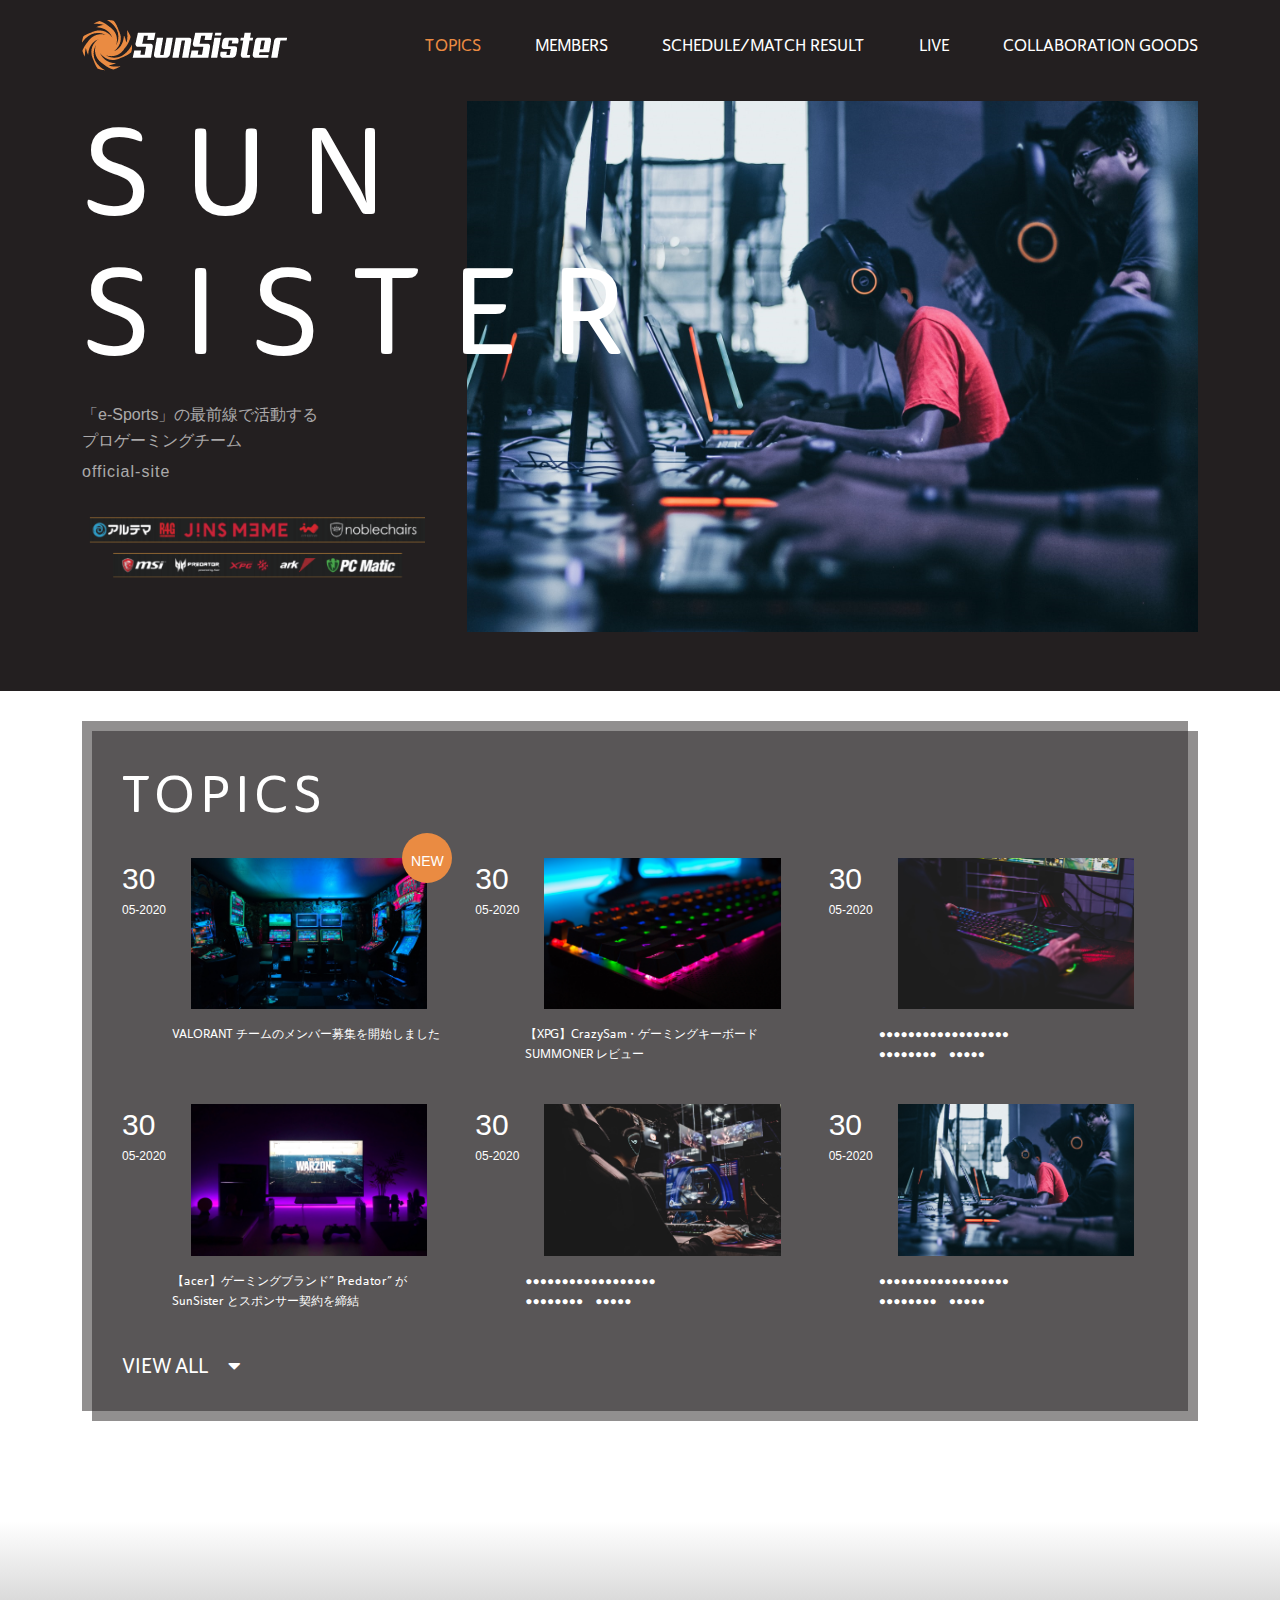
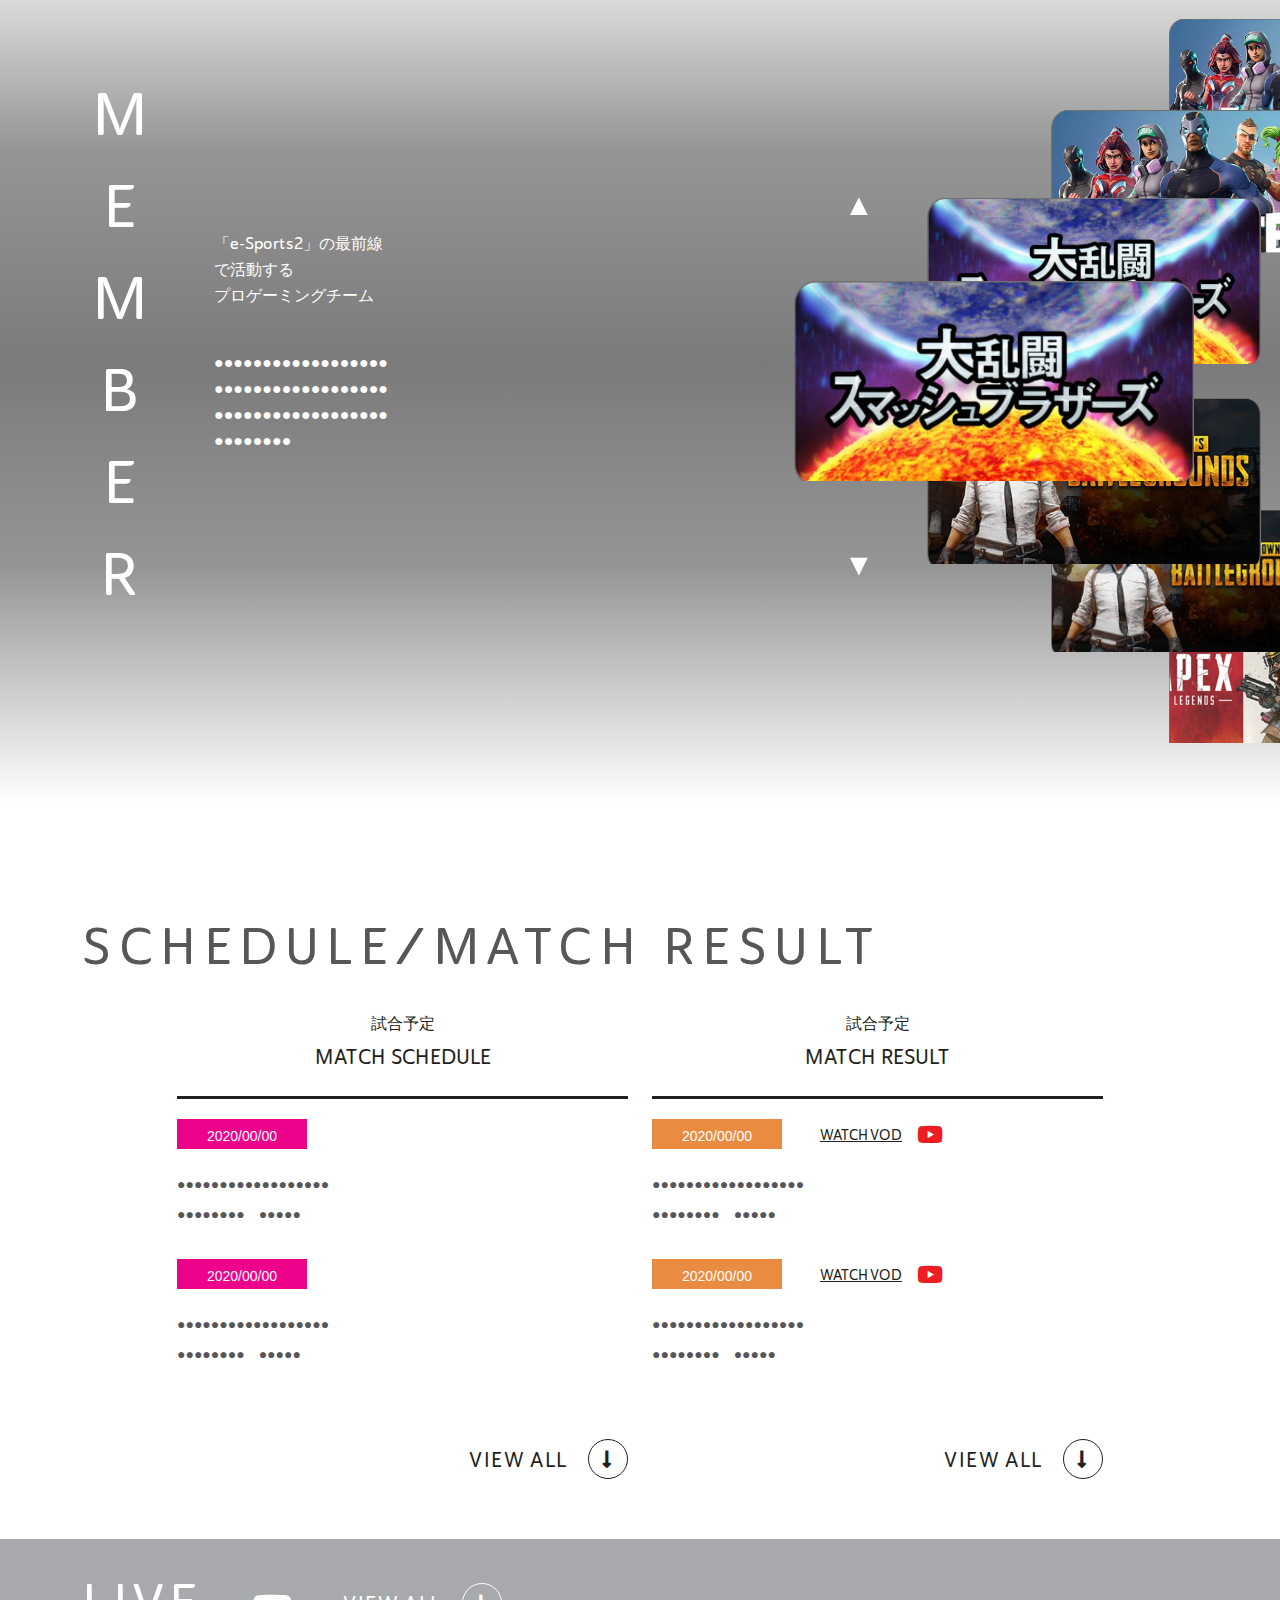
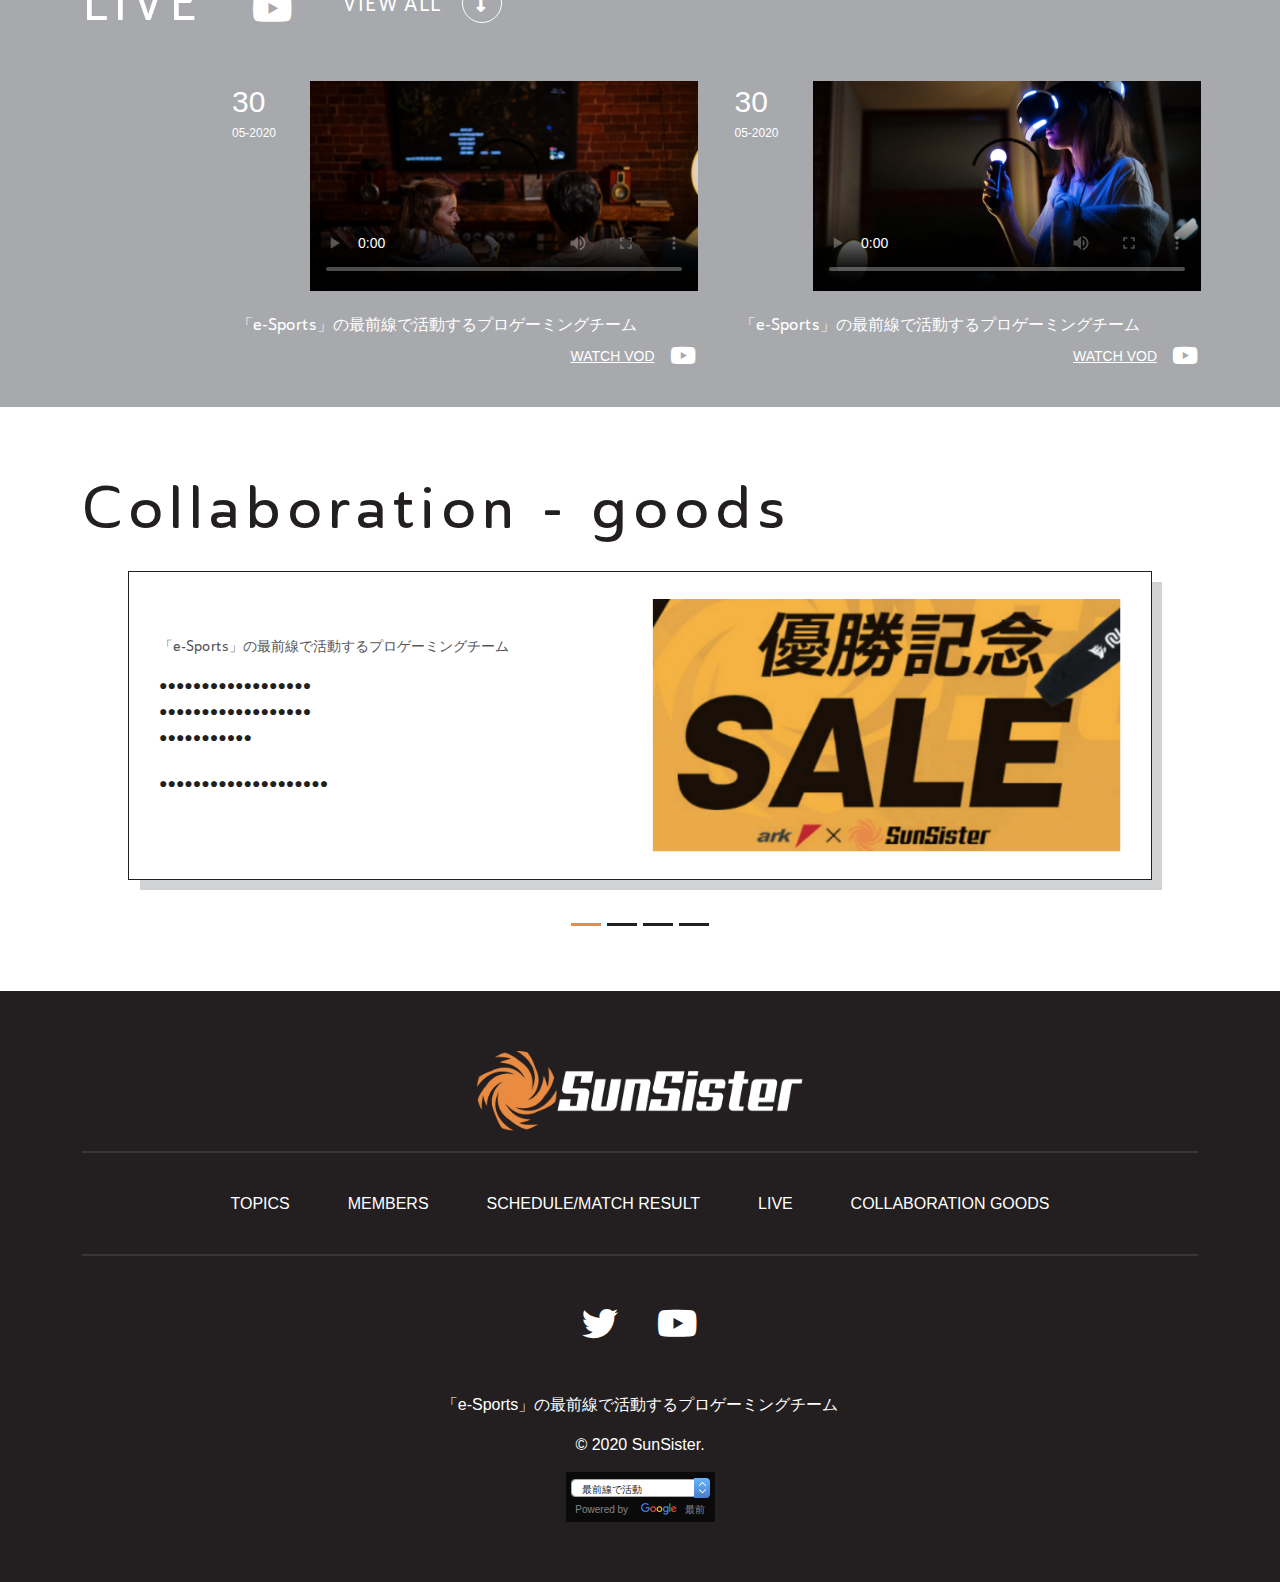
==== commit 9b62cb20: "design done" ====
--- a/index.html
+++ b/index.html
@@ -1,582 +1,541 @@
-<!DOCTYPE html>
-<html lang="en">
-<head>
-    <meta charset="UTF-8">
-    <meta name="viewport" content="width=device-width, initial-scale=1.0">
-    <title>Home - SunSister HTML Template</title>
-    <!--CSS Styles-->
-    <link href="assets/css/bootstrap.min.css" rel="stylesheet">
-    <link href="https://cdnjs.cloudflare.com/ajax/libs/font-awesome/5.15.2/css/all.min.css" rel="stylesheet">
-    <link href="assets/css/owl.carousel.min.css" rel="stylesheet">
-    <link href="assets/css/style.css" rel="stylesheet">
-    <link href="assets/css/responsive.css" rel="stylesheet">
-</head>
-<body>
-    <div class="mobile-menu-backdrop"></div>
-    <header class="site-header">
-        <div class="container">
-            <div class="row align-items-center">
-                <div class="col-7 col-lg-3">
-                    <div class="site-logo">
-                        <a href="index.html">
-                            <img src="assets/images/logo.png" alt="Sunsister">
-                        </a>
-                    </div>
-                </div>
-                <div class="col-5 col-lg-9">
-                    <div class="main-menu-area">
-                        <ul class="main-menu">
-                            <li class="active"><a href="index.html">TOPICS</a></li>
-                            <li class="has-submenu">
-                                <a href="members.html">MEMBERS</a>
-                                <ul class="sub-menu">
-                                    <span class="submenu-label">CONTENTS</span>
-                                    <li><a href="#">APEX LEGENDS</a></li>
-                                    <li><a href="#">FORTNITE</a></li>
-                                    <li><a href="#">PUBG</a></li>
-                                    <li><a href="#">PUBG MOBILE</a></li>
-                                    <li><a href="#">RAINDOW SIX SIEGE</a></li>
-                                    <li><a href="#">STREAMER</a></li>
-                                    <li><a href="#">SmashBros.</a></li>
-                                    <li><a href="#">VALORANT</a></li>
-                                    <li class="active"><a href="#">staff</a></li>
-                                </ul>
-                            </li>
-                            <li><a href="#">SCHEDULE/MATCH RESULT</a></li>
-                            <li><a href="#">LIVE</a></li>
-                            <li><a href="#">COLLABORATION GOODS</a></li>
-                        </ul>
-                    </div>
-                    <div class="mobile-menu-trigger">
-                        <span></span>
-                        <span></span>
-                        <span></span>
-                    </div>
-                </div>
-            </div>
-        </div>
-    </header>
-    <section class="banner-area">
-        <div class="container">
-            <div class="banner-inner-area position-relative">
-                <div class="row">
-                    <div class="col-lg-8">
-                        <div class="banner-text">
-                            <h1>Sun<br>Sister</h1>
-                            <p>「e-Sports」の最前線で活動する<br>プロゲーミングチーム <span>official-site</span></p>
-                        </div>
-                        <div class="banner-logos">
-                            <img src="assets/images/banner-logo.png" alt="Banner logos">
-                        </div>
-                    </div>
-                </div>
-                <div class="banner-photo">
-                    <img src="assets/images/banner.png" alt="Banner Photo">
-                </div>
-            </div>
-        </div>
-    </section>
-
-    <section class="topics-area section-paddding">
-        <div class="container">
-            <div class="topics-container">
-                <div class="row">
-                    <div class="col-lg-12">
-                        <div class="section-title text-start">
-                            <h2>Topics</h2>
-                        </div>
-                    </div>
-                </div>
-                <div class="row">
-                    <div class="col-lg-4 col-md-6">
-                        <div class="topic-box">
-                            <div class="topc-box-inner d-flex">
-                                <div class="topic-box-date">
-                                    <span class="tdate">30</span>
-                                    <span class="tyear">05-2020</span>
-                                </div>
-                                <div class="topic-box-desc">
-                                    <a href="#" class="topic-photo">
-                                        <img src="assets/images/topics (1).png" alt="VALORANT チームのメンバー募集を開始しました">
-                                        <span class="topic-label">New</span>
-                                    </a>
-                                </div>
-                            </div>
-                            <h4><a href="#">VALORANT チームのメンバー募集を開始しました</a></h4>
-                        </div>
-                    </div>
-                    <div class="col-lg-4 col-md-6">
-                        <div class="topic-box">
-                            <div class="topc-box-inner d-flex">
-                                <div class="topic-box-date">
-                                    <span class="tdate">30</span>
-                                    <span class="tyear">05-2020</span>
-                                </div>
-                                <div class="topic-box-desc">
-                                    <a href="#" class="topic-photo">
-                                        <img src="assets/images/topics (2).png" alt="【XPG】CrazySam・ゲーミングキーボード SUMMONER レビュー">
-                                    </a>
-                                </div>
-                            </div>
-                            <h4><a href="#">【XPG】CrazySam・ゲーミングキーボード SUMMONER レビュー</a></h4>
-                        </div>
-                    </div>
-                    <div class="col-lg-4 col-md-6">
-                        <div class="topic-box">
-                            <div class="topc-box-inner d-flex">
-                                <div class="topic-box-date">
-                                    <span class="tdate">30</span>
-                                    <span class="tyear">05-2020</span>
-                                </div>
-                                <div class="topic-box-desc">
-                                    <a href="#" class="topic-photo">
-                                        <img src="assets/images/topics (3).png" alt="●●●●●●●●●●●●●●●●●● ●●●●●●●●　●●●●●">
-                                    </a>
-                                </div>
-                            </div>
-                            <h4><a href="#">●●●●●●●●●●●●●●●●●●<br>
-                                ●●●●●●●●　●●●●●</a></h4>
-                        </div>
-                    </div>
-                    <div class="col-lg-4 col-md-6">
-                        <div class="topic-box">
-                            <div class="topc-box-inner d-flex">
-                                <div class="topic-box-date">
-                                    <span class="tdate">30</span>
-                                    <span class="tyear">05-2020</span>
-                                </div>
-                                <div class="topic-box-desc">
-                                    <a href="#" class="topic-photo">
-                                        <img src="assets/images/topics (4).png" alt="【acer】ゲーミングブランド” Predator” が SunSister とスポンサー契約を締結">
-                                    </a>
-                                </div>
-                            </div>
-                            <h4><a href="#">【acer】ゲーミングブランド” Predator” が SunSister とスポンサー契約を締結</a></h4>
-                        </div>
-                    </div>
-                    <div class="col-lg-4 col-md-6">
-                        <div class="topic-box">
-                            <div class="topc-box-inner d-flex">
-                                <div class="topic-box-date">
-                                    <span class="tdate">30</span>
-                                    <span class="tyear">05-2020</span>
-                                </div>
-                                <div class="topic-box-desc">
-                                    <a href="#" class="topic-photo">
-                                        <img src="assets/images/topics (5).png" alt="●●●●●●●●●●●●●●●●●● ●●●●●●●●　●●●●●">
-                                    </a>
-                                </div>
-                            </div>
-                            <h4><a href="#">●●●●●●●●●●●●●●●●●●<br>
-                                ●●●●●●●●　●●●●●</a></h4>
-                        </div>
-                    </div>
-                    <div class="col-lg-4 col-md-6">
-                        <div class="topic-box">
-                            <div class="topc-box-inner d-flex">
-                                <div class="topic-box-date">
-                                    <span class="tdate">30</span>
-                                    <span class="tyear">05-2020</span>
-                                </div>
-                                <div class="topic-box-desc">
-                                    <a href="#" class="topic-photo">
-                                        <img src="assets/images/topics (6).png" alt="●●●●●●●●●●●●●●●●●● ●●●●●●●●　●●●●●">
-                                    </a>
-                                </div>
-                            </div>
-                            <h4><a href="#">●●●●●●●●●●●●●●●●●●<br>
-                                ●●●●●●●●　●●●●●</a></h4>
-                        </div>
-                    </div>
-                </div>
-                <div class="row">
-                    <div class="col-lg-12">
-                        <div class="team-more text-start">
-                            <a href="#">View All<i class="fas fa-caret-down"></i></a>
-                        </div>
-                    </div>
-                </div>
-            </div>
-        </div>
-    </section>
-
-    <section class="members-area section-padding">
-        <!---Card Slider Start-->
-        <!---Card Thumb Slider-->
-        <div id="cardIndicators" class="members-card-thmub-slider">
-            <div class="card-item">
-                <img src="assets/images/cards/fortnite.png" alt="">
-            </div>
-            <div class="card-item">
-                <img src="assets/images/cards/smashbros.png" alt="">
-            </div>
-            <div class="card-item">
-                <img src="assets/images/cards/pubg.png" alt="">
-            </div>
-            <div class="card-item">
-                <img src="assets/images/cards/apex-legends001-520-260.png" alt="">
-            </div>
-            <div class="card-item">
-                <img src="assets/images/cards/3f951b6f00d01d61e2ffb586cef73897.png" alt="">
-            </div>
-            <div class="card-item">
-                <img src="assets/images/cards/valo03-2.png" alt="">
-            </div>
-            <div class="card-item">
-                <img src="assets/images/cards/r6s.png" alt="">
-            </div>
-        </div>
-
-        <!---Card Slider-->
-        <div id="cardSlider" class="members-main-slider">
-            <ul class="card-slider-contanier owl-carousel">
-                <li class="card-item">
-                    <img src="assets/images/cards/fortnite.png" alt="">
-                </li>
-                <li class="card-item">
-                    <img src="assets/images/cards/smashbros.png" alt="">
-                </li>
-                <li class="card-item">
-                    <img src="assets/images/cards/pubg.png" alt="">
-                </li>
-                
-                <li class="card-item">
-                    <img src="assets/images/cards/apex-legends001-520-260.png" alt="">
-                </li>
-                <li class="card-item">
-                    <img src="assets/images/cards/3f951b6f00d01d61e2ffb586cef73897.png" alt="">
-                </li>
-                <li class="card-item">
-                    <img src="assets/images/cards/valo03-2.png" alt="">
-                </li>
-                <li class="card-item">
-                    <img src="assets/images/cards/r6s.png" alt="">
-                </li>
-            </ul>
-            <div id="cardSliderbuttons">
-                <button id="cardPrev"><i class="fas fa-chevron-left"></i></button>
-                <button id="cardNnext"><i class="fas fa-chevron-right"></i></button>
-            </div>
-        </div>
-        <!---Card Slider End-->
-        <div class="container">
-            <div class="members-content">
-                <div class="row">
-                    <div class="col-lg-5">
-                        <div class="member-area-content d-flex align-items-center">
-                            <h2 class="member-vertical">Member</h2>
-                            <div class="member-content-text">
-                                <h3>「e-Sports」の最前線で活動する<br>
-                                    プロゲーミングチーム</h3>
-                                <p>●●●●●●●●●●●●●●●●●●<br>
-                                    ●●●●●●●●●●●●●●●●●●<br>
-                                    ●●●●●●●●●●●●●●●●●●<br>
-                                    ●●●●●●●●</p>
-                                <p>●●●●●●●●●●●●●●●●<br>
-                                    ●●●●</p>
-                            </div>
-                        </div>
-                    </div>
-                </div>
-            </div>
-        </div>
-    </section>
-
-    <section class="schedule-area section-padding">
-        <div class="container">
-            <div class="row">
-                <div class="col-lg-12">
-                    <div class="section-title text-start">
-                        <h2>SCHEDULE/MATCH RESULT</h2>
-                    </div>
-                </div>
-            </div>
-            <div class="row justify-content-center">
-                <div class="col-md-12 col-lg-10">
-                    <div class="row">
-                        <div class="col-lg-6">
-                            <div class="schedule-box">
-                                <div class="schedule-box-top text-center">
-                                    <div class="schedule-subtitle">試合予定</div>
-                                    <h2>MATCH SCHEDULE </h2>
-                                </div>
-                                <div class="match-schedule-items">
-                                    <div class="single-match-schedule">
-                                        <span class="match-date">2020/00/00</span>
-                                        <h3><a href="#">●●●●●●●●●●●●●●●●●●<br>
-                                            ●●●●●●●●　●●●●●</a></h3>
-                                    </div>
-                                    <div class="single-match-schedule">
-                                        <span class="match-date">2020/00/00</span>
-                                        <h3><a href="#">●●●●●●●●●●●●●●●●●●<br>
-                                            ●●●●●●●●　●●●●●</a></h3>
-                                    </div>
-                                </div>
-                            </div>
-                            <div class="view-more text-end">
-                                <a href="#" class="watch-all-live">View All<i class="fas fa-long-arrow-alt-down"></i></a>
-                            </div>
-                        </div>
-                        <div class="col-lg-6">
-                            <div class="schedule-box">
-                                <div class="schedule-box-top text-center">
-                                    <div class="schedule-subtitle">試合予定</div>
-                                    <h2>MATCH RESULT</h2>
-                                </div>
-                                <div class="match-schedule-items">
-                                    <div class="single-match-schedule">
-                                        <div class="d-flex align-items-center">
-                                            <span class="match-date bg-yellow">2020/00/00</span>
-                                            <a href="#" class="match-watch"><span>Watch Vod</span><i class="fab fa-youtube"></i></a>
-                                        </div>
-                                        <h3><a href="#">●●●●●●●●●●●●●●●●●●<br>
-                                            ●●●●●●●●　●●●●●</a></h3>
-                                    </div>
-                                    <div class="single-match-schedule">
-                                        <div class="d-flex align-items-center">
-                                            <span class="match-date bg-yellow">2020/00/00</span>
-                                            <a href="#" class="match-watch"><span>Watch Vod</span><i class="fab fa-youtube"></i></a>
-                                        </div>
-                                        <h3><a href="#">●●●●●●●●●●●●●●●●●●<br>
-                                            ●●●●●●●●　●●●●●</a></h3>
-                                    </div>
-                                </div>
-                            </div>
-                            <div class="view-more text-end">
-                                <a href="#" class="watch-all-live">View All<i class="fas fa-long-arrow-alt-down"></i></a>
-                            </div>
-                        </div>
-                    </div>
-                </div>
-            </div>
-        </div>
-    </section>
-
-
-    <section class="live-area topics-area section-paddding">
-        <div class="container">
-            <div class="row">
-                <div class="col-lg-12">
-                    <div class="section-title text-start d-flex align-items-center">
-                        <h2>Live</h2>
-                        <a href="#" class="watch-youtube-video"><i class="fab fa-youtube"></i></a>
-                        <a href="#" class="watch-all-live">View All<i class="fas fa-long-arrow-alt-down"></i></a>
-                    </div>
-                </div>
-            </div>
-            <div class="row justify-content-end">
-                <div class="col-lg-12 col-xl-11">
-                    <div class="live-video-box-container">
-                        <div class="row">
-                            <div class="col-md-6">
-                                <div class="live-video-box topic-box">
-                                    <div class="topc-box-inner d-flex">
-                                        <div class="topic-box-date">
-                                            <span class="tdate">30</span>
-                                            <span class="tyear">05-2020</span>
-                                        </div>
-                                        <div class="topic-box-desc">
-                                            <div class="topic-photo">
-                                                <video width="388px" height="210" poster="assets/images/video-cover-1.png" controls>
-                                                    <source src="movie.mp4" type="video/mp4">
-                                                    <source src="movie.ogg" type="video/ogg">
-                                                    Your browser does not support the video tag.
-                                                </video>
-                                            </div>
-                                        </div>
-                                    </div>
-                                    <h4><a href="#">「e-Sports」の最前線で活動するプロゲーミングチーム</a></h4>
-                                    <div class="watch-video text-end">
-                                        <a href="#" class="match-watch"><span>Watch Vod</span><i class="fab fa-youtube"></i></a>
-                                    </div>
-                                </div>
-                            </div>
-                            <div class="col-md-6">
-                                <div class="live-video-box topic-box">
-                                    <div class="topc-box-inner d-flex">
-                                        <div class="topic-box-date">
-                                            <span class="tdate">30</span>
-                                            <span class="tyear">05-2020</span>
-                                        </div>
-                                        <div class="topic-box-desc">
-                                            <div class="topic-photo">
-                                                <video width="388px" height="210" poster="assets/images/video-cover-2.png" controls>
-                                                    <source src="movie.mp4" type="video/mp4">
-                                                    <source src="movie.ogg" type="video/ogg">
-                                                    Your browser does not support the video tag.
-                                                </video>
-                                            </div>
-                                        </div>
-                                    </div>
-                                    <h4><a href="#">「e-Sports」の最前線で活動するプロゲーミングチーム</a></h4>
-                                    <div class="watch-video text-end">
-                                        <a href="#" class="match-watch"><span>Watch Vod</span><i class="fab fa-youtube"></i></a>
-                                    </div>
-                                </div>
-                            </div>
-                        </div>
-                    </div>
-                </div>
-            </div>
-        </div>
-    </section>
-
-    <section class="collaboration-area section-padding">
-        <div class="container">
-            <div class="row">
-                <div class="col-lg-12">
-                    <div class="section-title text-left">
-                        <h2>Collaboration - goods</h2>
-                    </div>
-                </div>
-            </div>
-            <div class="row">
-                <div class="col-lg-12">
-                    <div id="collaborationSlide" class="collaboration-slider owl-carousel">
-                        <div class="colb-slider-item">
-                            <div class="colb-text-container">
-                                <div class="row align-items-center">
-                                    <div class="col-md-6">
-                                        <div class="colb-left-box">
-                                            <h3><a href="#">「e-Sports」の最前線で活動するプロゲーミングチーム</a></h3>
-                                            <p>●●●●●●●●●●●●●●●●●●<br>
-                                                ●●●●●●●●●●●●●●●●●●<br>
-                                                ●●●●●●●●●●●
-                                                </p>
-                                            <p>●●●●●●●●●●●●●●●●●●●●</p>
-                                        </div>
-                                    </div>
-                                    <div class="col-md-6">
-                                        <div class="colb-right-box">
-                                            <img src="assets/images/slide.png" alt="「e-Sports」の最前線で活動するプロゲーミングチーム">
-                                        </div>
-                                    </div>
-                                </div>
-                            </div>
-                        </div>
-                        <div class="colb-slider-item">
-                            <div class="colb-text-container">
-                                <div class="row align-items-center">
-                                    <div class="col-md-6">
-                                        <div class="colb-left-box">
-                                            <h3><a href="#">「e-Sports」の最前線で活動するプロゲーミングチーム</a></h3>
-                                            <p>●●●●●●●●●●●●●●●●●●<br>
-                                                ●●●●●●●●●●●●●●●●●●<br>
-                                                ●●●●●●●●●●●
-                                                </p>
-                                            <p>●●●●●●●●●●●●●●●●●●●●</p>
-                                        </div>
-                                    </div>
-                                    <div class="col-md-6">
-                                        <div class="colb-right-box">
-                                            <img src="assets/images/slide.png" alt="「e-Sports」の最前線で活動するプロゲーミングチーム">
-                                        </div>
-                                    </div>
-                                </div>
-                            </div>
-                        </div>
-                        <div class="colb-slider-item">
-                            <div class="colb-text-container">
-                                <div class="row align-items-center">
-                                    <div class="col-md-6">
-                                        <div class="colb-left-box">
-                                            <h3><a href="#">「e-Sports」の最前線で活動するプロゲーミングチーム</a></h3>
-                                            <p>●●●●●●●●●●●●●●●●●●<br>
-                                                ●●●●●●●●●●●●●●●●●●<br>
-                                                ●●●●●●●●●●●
-                                                </p>
-                                            <p>●●●●●●●●●●●●●●●●●●●●</p>
-                                        </div>
-                                    </div>
-                                    <div class="col-md-6">
-                                        <div class="colb-right-box">
-                                            <img src="assets/images/slide.png" alt="「e-Sports」の最前線で活動するプロゲーミングチーム">
-                                        </div>
-                                    </div>
-                                </div>
-                            </div>
-                        </div>
-                        <div class="colb-slider-item">
-                            <div class="colb-text-container">
-                                <div class="row align-items-center">
-                                    <div class="col-md-6">
-                                        <div class="colb-left-box">
-                                            <h3><a href="#">「e-Sports」の最前線で活動するプロゲーミングチーム</a></h3>
-                                            <p>●●●●●●●●●●●●●●●●●●<br>
-                                                ●●●●●●●●●●●●●●●●●●<br>
-                                                ●●●●●●●●●●●
-                                                </p>
-                                            <p>●●●●●●●●●●●●●●●●●●●●</p>
-                                        </div>
-                                    </div>
-                                    <div class="col-md-6">
-                                        <div class="colb-right-box">
-                                            <img src="assets/images/slide.png" alt="「e-Sports」の最前線で活動するプロゲーミングチーム">
-                                        </div>
-                                    </div>
-                                </div>
-                            </div>
-                        </div>
-                    </div>
-                </div>
-            </div>
-        </div>
-    </section>
-
-    <footer class="site-footer">
-        <div class="container">
-            <div class="footer-top">
-                <div class="row">
-                    <div class="col-lg-12 text-center">
-                        <div class="footer-logo">
-                            <a href="#"><img src="assets/images/footer-logo.png" alt="footer"></a>
-                        </div>
-                    </div>
-                </div>
-            </div>
-            <div class="footer-middle">
-                <p class="f-content">Contents:</p>
-                <div class="footer-menu-area">
-                    <ul class="footer-menu">
-                        <li><a href="#">TOPICS</a></li>
-                        <li><a href="#">MEMBERS</a></li>
-                        <li><a href="#">SCHEDULE/MATCH RESULT</a></li>
-                        <li><a href="#">LIVE</a></li>
-                        <li><a href="#">COLLABORATION GOODS</a></li>
-                    </ul>
-                </div>
-            </div>
-            <div class="footer-bottom text-center">
-                <div class="social-links">
-                    <a href="#"><i class="fab fa-twitter"></i></a>
-                    <a href="#"><i class="fab fa-youtube"></i></a>
-                </div>
-                <p class="footer-text">「e-Sports」の最前線で活動するプロゲーミングチーム</p>
-                <p class="footer-copy">&copy; 2020 SunSister.</p>
-                <div class="footer-dropdown">
-                    <div class="google-dropdown-form">
-                        <form action="">
-                            <div class="google-dropdown position-relative">
-                                <select name="" id="" class="form-control">
-                                    <option value="">最前線で活動</option>
-                                    <option value="">最前線で活動</option>
-                                    <option value="">最前線で活動</option>
-                                    <option value="">最前線で活動</option>
-                                </select>
-                                <img src="assets/images/gdrop.png" alt="gdrop">
-                            </div>
-                        </form>
-                        <div class="g-powered">Powered by <img src="assets/images/google-logo.png" alt="google"> <span>最前</span></div>
-                    </div>
-                </div>
-            </div>
-        </div>
-    </footer>
-
-    <script src="assets/js/jquery-3.5.1.min.js"></script>
-    <script src="assets/js/owl.carousel.min.js"></script>
-    <script src="assets/js/popper.min.js"></script>
-    <script src="assets/js/bootstrap.min.js"></script>
-    <script src="assets/js/main.js"></script>
-</body>
-</html>+<!DOCTYPE html>
+<html lang="en">
+<head>
+    <meta charset="UTF-8">
+    <meta name="viewport" content="width=device-width, initial-scale=1.0">
+    <title>Home - SunSister HTML Template</title>
+    <!--CSS Styles-->
+    <link href="assets/css/bootstrap.min.css" rel="stylesheet">
+    <link href="https://cdnjs.cloudflare.com/ajax/libs/font-awesome/5.15.2/css/all.min.css" rel="stylesheet">
+    <link href="assets/css/owl.carousel.min.css" rel="stylesheet">
+    <link href="assets/css/style.css" rel="stylesheet">
+    <link href="assets/css/responsive.css" rel="stylesheet">
+</head>
+<body>
+    <div class="mobile-menu-backdrop"></div>
+    <header class="site-header">
+        <div class="container">
+            <div class="row align-items-center">
+                <div class="col-12 col-lg-3">
+                    <div class="mobile-menu-trigger">
+                        <span></span>
+                        <span></span>
+                        <span></span>
+                    </div>
+                    <div class="site-logo text-center text-lg-start">
+                        <a href="index.html">
+                            <img src="assets/images/logo.png" alt="Sunsister">
+                        </a>
+                    </div>
+                </div>
+                <div class="col-5 col-lg-9">
+                    <div class="main-menu-area">
+                        <ul class="main-menu">
+                            <li class="active"><a href="index.html">TOPICS</a></li>
+                            <li class="has-submenu">
+                                <a href="members.html">MEMBERS</a>
+                                <ul class="sub-menu">
+                                    <span class="submenu-label">CONTENTS</span>
+                                    <li><a href="#">APEX LEGENDS</a></li>
+                                    <li><a href="#">FORTNITE</a></li>
+                                    <li><a href="#">PUBG</a></li>
+                                    <li><a href="#">PUBG MOBILE</a></li>
+                                    <li><a href="#">RAINDOW SIX SIEGE</a></li>
+                                    <li><a href="#">STREAMER</a></li>
+                                    <li><a href="#">SmashBros.</a></li>
+                                    <li><a href="#">VALORANT</a></li>
+                                    <li class="active"><a href="#">staff</a></li>
+                                </ul>
+                            </li>
+                            <li><a href="#">SCHEDULE/MATCH RESULT</a></li>
+                            <li><a href="#">LIVE</a></li>
+                            <li><a href="#">COLLABORATION GOODS</a></li>
+                        </ul>
+                    </div>
+                </div>
+            </div>
+        </div>
+    </header>
+    <section class="banner-area">
+        <div class="container">
+            <div class="banner-inner-area position-relative">
+                <div class="banner-photo">
+                    <img src="assets/images/banner.png" alt="Banner Photo">
+                </div>
+                <div class="row">
+                    <div class="col-lg-8">
+                        <div class="banner-text">
+                            <h1>Sun<br>Sister</h1>
+                            <p>「e-Sports」の最前線で活動する<br>プロゲーミングチーム <span>official-site</span></p>
+                        </div>
+                        <div class="banner-logos">
+                            <img src="assets/images/banner-logo.png" alt="Banner logos">
+                        </div>
+                    </div>
+                </div>
+            </div>
+        </div>
+    </section>
+
+    <section class="topics-area section-paddding">
+        <div class="container">
+            <div class="topics-container">
+                <div class="row">
+                    <div class="col-lg-12">
+                        <div class="section-title text-center text-lg-start">
+                            <h2>Topics</h2>
+                        </div>
+                    </div>
+                </div>
+                <div class="row">
+                    <div class="col-lg-4 col-md-6">
+                        <div class="topic-box">
+                            <div class="topc-box-inner d-block d-md-flex">
+                                <div class="topic-box-date">
+                                    <span class="tdate">30</span>
+                                    <span class="tyear">05-2020</span>
+                                </div>
+                                <div class="topic-box-desc">
+                                    <a href="#" class="topic-photo">
+                                        <img src="assets/images/topics (1).png" alt="VALORANT チームのメンバー募集を開始しました">
+                                        <span class="topic-label">New</span>
+                                    </a>
+                                </div>
+                            </div>
+                            <h4><a href="#">VALORANT チームのメンバー募集を開始しました</a></h4>
+                        </div>
+                    </div>
+                    <div class="col-lg-4 col-md-6">
+                        <div class="topic-box">
+                            <div class="topc-box-inner d-block d-md-flex">
+                                <div class="topic-box-date">
+                                    <span class="tdate">30</span>
+                                    <span class="tyear">05-2020</span>
+                                </div>
+                                <div class="topic-box-desc">
+                                    <a href="#" class="topic-photo">
+                                        <img src="assets/images/topics (2).png" alt="【XPG】CrazySam・ゲーミングキーボード SUMMONER レビュー">
+                                    </a>
+                                </div>
+                            </div>
+                            <h4><a href="#">【XPG】CrazySam・ゲーミングキーボード SUMMONER レビュー</a></h4>
+                        </div>
+                    </div>
+                    <div class="col-lg-4 col-md-6">
+                        <div class="topic-box">
+                            <div class="topc-box-inner d-block d-md-flex">
+                                <div class="topic-box-date">
+                                    <span class="tdate">30</span>
+                                    <span class="tyear">05-2020</span>
+                                </div>
+                                <div class="topic-box-desc">
+                                    <a href="#" class="topic-photo">
+                                        <img src="assets/images/topics (3).png" alt="●●●●●●●●●●●●●●●●●● ●●●●●●●●　●●●●●">
+                                    </a>
+                                </div>
+                            </div>
+                            <h4><a href="#">●●●●●●●●●●●●●●●●●●<br>
+                                ●●●●●●●●　●●●●●</a></h4>
+                        </div>
+                    </div>
+                    <div class="col-lg-4 col-md-6">
+                        <div class="topic-box">
+                            <div class="topc-box-inner d-block d-md-flex">
+                                <div class="topic-box-date">
+                                    <span class="tdate">30</span>
+                                    <span class="tyear">05-2020</span>
+                                </div>
+                                <div class="topic-box-desc">
+                                    <a href="#" class="topic-photo">
+                                        <img src="assets/images/topics (4).png" alt="【acer】ゲーミングブランド” Predator” が SunSister とスポンサー契約を締結">
+                                    </a>
+                                </div>
+                            </div>
+                            <h4><a href="#">【acer】ゲーミングブランド” Predator” が SunSister とスポンサー契約を締結</a></h4>
+                        </div>
+                    </div>
+                    <div class="col-lg-4 col-md-6">
+                        <div class="topic-box">
+                            <div class="topc-box-inner d-block d-md-flex">
+                                <div class="topic-box-date">
+                                    <span class="tdate">30</span>
+                                    <span class="tyear">05-2020</span>
+                                </div>
+                                <div class="topic-box-desc">
+                                    <a href="#" class="topic-photo">
+                                        <img src="assets/images/topics (5).png" alt="●●●●●●●●●●●●●●●●●● ●●●●●●●●　●●●●●">
+                                    </a>
+                                </div>
+                            </div>
+                            <h4><a href="#">●●●●●●●●●●●●●●●●●●<br>
+                                ●●●●●●●●　●●●●●</a></h4>
+                        </div>
+                    </div>
+                    <div class="col-lg-4 col-md-6">
+                        <div class="topic-box">
+                            <div class="topc-box-inner d-block d-md-flex">
+                                <div class="topic-box-date">
+                                    <span class="tdate">30</span>
+                                    <span class="tyear">05-2020</span>
+                                </div>
+                                <div class="topic-box-desc">
+                                    <a href="#" class="topic-photo">
+                                        <img src="assets/images/topics (6).png" alt="●●●●●●●●●●●●●●●●●● ●●●●●●●●　●●●●●">
+                                    </a>
+                                </div>
+                            </div>
+                            <h4><a href="#">●●●●●●●●●●●●●●●●●●<br>
+                                ●●●●●●●●　●●●●●</a></h4>
+                        </div>
+                    </div>
+                </div>
+                <div class="row">
+                    <div class="col-lg-12">
+                        <div class="team-more text-end text-md-start">
+                            <a href="#">View All<i class="fas fa-caret-down"></i></a>
+                        </div>
+                    </div>
+                </div>
+            </div>
+        </div>
+    </section>
+
+    <section class="members-area section-padding" style="overflow: visible!important;">
+
+
+        <div class="container">
+            <div class="d-flex flex-column-max">
+                <div class="d-flex align-items-center">
+                    <div class="members-content">
+                        <div class="row">
+                            <div class="col-lg-5">
+                                <div class="member-area-content align-items-center" style="display: flex!important;">
+                                    <h2 class="member-vertical" style="writing-mode: vertical-rl!important;">Member</h2>
+                                    <div class="member-content-text" id="slider-content">
+
+                                    </div>
+                                </div>
+                            </div>
+                        </div>
+                    </div>
+                </div>
+                <div style="flex: 1;position: relative;display: flex;justify-content: flex-end">
+                    <div id="cardSlider" class="members-main-slider">
+                    </div>
+                </div>
+            </div>
+        </div>
+        <!---Card Slider-->
+
+        <!---Card Slider End-->
+    </section>
+
+    <section class="schedule-area section-padding">
+        <div class="container">
+            <div class="row">
+                <div class="col-lg-12">
+                    <div class="section-title text-center text-lg-start">
+                        <h2>SCHEDULE/MATCH RESULT</h2>
+                    </div>
+                </div>
+            </div>
+            <div class="row justify-content-center">
+                <div class="col-md-12 col-lg-10">
+                    <div class="row">
+                        <div class="col-lg-6">
+                            <div class="schedule-box">
+                                <div class="schedule-box-top text-center">
+                                    <div class="schedule-subtitle">試合予定</div>
+                                    <h2>MATCH SCHEDULE </h2>
+                                </div>
+                                <div class="match-schedule-items">
+                                    <div class="single-match-schedule">
+                                        <span class="match-date">2020/00/00</span>
+                                        <h3><a href="#">●●●●●●●●●●●●●●●●●●<br>
+                                            ●●●●●●●●　●●●●●</a></h3>
+                                    </div>
+                                    <div class="single-match-schedule">
+                                        <span class="match-date">2020/00/00</span>
+                                        <h3><a href="#">●●●●●●●●●●●●●●●●●●<br>
+                                            ●●●●●●●●　●●●●●</a></h3>
+                                    </div>
+                                </div>
+                            </div>
+                            <div class="view-more text-end">
+                                <a href="#" class="watch-all-live">View All<i class="fas fa-long-arrow-alt-down"></i></a>
+                            </div>
+                        </div>
+                        <div class="col-lg-6">
+                            <div class="schedule-box">
+                                <div class="schedule-box-top text-center">
+                                    <div class="schedule-subtitle">試合予定</div>
+                                    <h2>MATCH RESULT</h2>
+                                </div>
+                                <div class="match-schedule-items">
+                                    <div class="single-match-schedule">
+                                        <div class="d-flex align-items-center">
+                                            <span class="match-date bg-yellow">2020/00/00</span>
+                                            <a href="#" class="match-watch"><span>Watch Vod</span><i class="fab fa-youtube"></i></a>
+                                        </div>
+                                        <h3><a href="#">●●●●●●●●●●●●●●●●●●<br>
+                                            ●●●●●●●●　●●●●●</a></h3>
+                                    </div>
+                                    <div class="single-match-schedule">
+                                        <div class="d-flex align-items-center">
+                                            <span class="match-date bg-yellow">2020/00/00</span>
+                                            <a href="#" class="match-watch"><span>Watch Vod</span><i class="fab fa-youtube"></i></a>
+                                        </div>
+                                        <h3><a href="#">●●●●●●●●●●●●●●●●●●<br>
+                                            ●●●●●●●●　●●●●●</a></h3>
+                                    </div>
+                                </div>
+                            </div>
+                            <div class="view-more text-end">
+                                <a href="#" class="watch-all-live">View All<i class="fas fa-long-arrow-alt-down"></i></a>
+                            </div>
+                        </div>
+                    </div>
+                </div>
+            </div>
+        </div>
+    </section>
+
+
+    <section class="live-area topics-area section-paddding">
+        <div class="container">
+            <div class="row">
+                <div class="col-lg-12">
+                    <div class="section-title text-center text-lg-start d-flex align-items-center">
+                        <h2>Live</h2>
+                        <a href="#" class="watch-youtube-video"><i class="fab fa-youtube"></i></a>
+                        <a href="#" class="watch-all-live">View All<i class="fas fa-long-arrow-alt-down"></i></a>
+                    </div>
+                </div>
+            </div>
+            <div class="row justify-content-end">
+                <div class="col-lg-12 col-xl-11">
+                    <div class="live-video-box-container">
+                        <div class="row">
+                            <div class="col-md-6">
+                                <div class="live-video-box topic-box">
+                                    <div class="topc-box-inner d-block d-md-flex justify-content-between">
+                                        <div class="topic-box-date d-flex align-items-end justify-content-between d-md-block">
+                                            <div>
+                                                <span class="tdate">30</span>
+                                                <span class="tyear">05-2020</span>
+                                            </div>
+                                            <div class="watch-video text-end mb-1 d-block d-md-none">
+                                                <a href="#" class="match-watch"><span>Watch Vod</span><i class="fab fa-youtube"></i></a>
+                                            </div>
+                                        </div>
+                                        <div class="topic-box-desc">
+                                            <div class="topic-photo">
+                                                <video width="388px" height="210" poster="assets/images/video-cover-1.png" controls>
+                                                    <source src="movie.mp4" type="video/mp4">
+                                                    <source src="movie.ogg" type="video/ogg">
+                                                    Your browser does not support the video tag.
+                                                </video>
+                                            </div>
+                                        </div>
+                                    </div>
+                                    <h4><a href="#">「e-Sports」の最前線で活動するプロゲーミングチーム</a></h4>
+                                    <div class="watch-video text-end d-none d-md-block">
+                                        <a href="#" class="match-watch"><span>Watch Vod</span><i class="fab fa-youtube"></i></a>
+                                    </div>
+                                </div>
+                            </div>
+                            <div class="col-md-6">
+                                <div class="live-video-box topic-box">
+                                    <div class="topc-box-inner d-block d-md-flex justify-content-between">
+                                        <div class="topic-box-date d-flex align-items-end justify-content-between d-md-block">
+                                            <div>
+                                                <span class="tdate">30</span>
+                                                <span class="tyear">05-2020</span>
+                                            </div>
+                                            <div class="watch-video text-end mb-1 d-block d-md-none">
+                                                <a href="#" class="match-watch"><span>Watch Vod</span><i class="fab fa-youtube"></i></a>
+                                            </div>
+                                        </div>
+                                        <div class="topic-box-desc">
+                                            <div class="topic-photo">
+                                                <video width="388px" height="210" poster="assets/images/video-cover-2.png" controls>
+                                                    <source src="movie.mp4" type="video/mp4">
+                                                    <source src="movie.ogg" type="video/ogg">
+                                                    Your browser does not support the video tag.
+                                                </video>
+                                            </div>
+                                        </div>
+                                    </div>
+                                    <h4><a href="#">「e-Sports」の最前線で活動するプロゲーミングチーム</a></h4>
+                                    <div class="watch-video text-end d-none d-md-block">
+                                        <a href="#" class="match-watch"><span>Watch Vod</span><i class="fab fa-youtube"></i></a>
+                                    </div>
+                                </div>
+                            </div>
+                        </div>
+                    </div>
+                </div>
+            </div>
+        </div>
+    </section>
+
+    <section class="collaboration-area section-padding">
+        <div class="container">
+            <div class="row">
+                <div class="col-lg-12">
+                    <div class="section-title  text-center text-lg-start">
+                        <h2>Collaboration - goods</h2>
+                    </div>
+                </div>
+            </div>
+            <div class="row">
+                <div class="col-lg-12">
+                    <div id="collaborationSlide" class="collaboration-slider owl-carousel">
+                        <div class="colb-slider-item">
+                            <div class="colb-text-container">
+                                <div class="row align-items-center">
+                                    <div class="col-md-6">
+                                        <div class="colb-left-box">
+                                            <h3><a href="#">「e-Sports」の最前線で活動するプロゲーミングチーム</a></h3>
+                                            <p>●●●●●●●●●●●●●●●●●●<br>
+                                                ●●●●●●●●●●●●●●●●●●<br>
+                                                ●●●●●●●●●●●
+                                                </p>
+                                            <p>●●●●●●●●●●●●●●●●●●●●</p>
+                                        </div>
+                                    </div>
+                                    <div class="col-md-6">
+                                        <div class="colb-right-box">
+                                            <img src="assets/images/slide.png" alt="「e-Sports」の最前線で活動するプロゲーミングチーム">
+                                        </div>
+                                    </div>
+                                </div>
+                            </div>
+                        </div>
+                        <div class="colb-slider-item">
+                            <div class="colb-text-container">
+                                <div class="row align-items-center">
+                                    <div class="col-md-6">
+                                        <div class="colb-left-box">
+                                            <h3><a href="#">「e-Sports」の最前線で活動するプロゲーミングチーム</a></h3>
+                                            <p>●●●●●●●●●●●●●●●●●●<br>
+                                                ●●●●●●●●●●●●●●●●●●<br>
+                                                ●●●●●●●●●●●
+                                                </p>
+                                            <p>●●●●●●●●●●●●●●●●●●●●</p>
+                                        </div>
+                                    </div>
+                                    <div class="col-md-6">
+                                        <div class="colb-right-box">
+                                            <img src="assets/images/slide.png" alt="「e-Sports」の最前線で活動するプロゲーミングチーム">
+                                        </div>
+                                    </div>
+                                </div>
+                            </div>
+                        </div>
+                        <div class="colb-slider-item">
+                            <div class="colb-text-container">
+                                <div class="row align-items-center">
+                                    <div class="col-md-6">
+                                        <div class="colb-left-box">
+                                            <h3><a href="#">「e-Sports」の最前線で活動するプロゲーミングチーム</a></h3>
+                                            <p>●●●●●●●●●●●●●●●●●●<br>
+                                                ●●●●●●●●●●●●●●●●●●<br>
+                                                ●●●●●●●●●●●
+                                                </p>
+                                            <p>●●●●●●●●●●●●●●●●●●●●</p>
+                                        </div>
+                                    </div>
+                                    <div class="col-md-6">
+                                        <div class="colb-right-box">
+                                            <img src="assets/images/slide.png" alt="「e-Sports」の最前線で活動するプロゲーミングチーム">
+                                        </div>
+                                    </div>
+                                </div>
+                            </div>
+                        </div>
+                        <div class="colb-slider-item">
+                            <div class="colb-text-container">
+                                <div class="row align-items-center">
+                                    <div class="col-md-6">
+                                        <div class="colb-left-box">
+                                            <h3><a href="#">「e-Sports」の最前線で活動するプロゲーミングチーム</a></h3>
+                                            <p>●●●●●●●●●●●●●●●●●●<br>
+                                                ●●●●●●●●●●●●●●●●●●<br>
+                                                ●●●●●●●●●●●
+                                                </p>
+                                            <p>●●●●●●●●●●●●●●●●●●●●</p>
+                                        </div>
+                                    </div>
+                                    <div class="col-md-6">
+                                        <div class="colb-right-box">
+                                            <img src="assets/images/slide.png" alt="「e-Sports」の最前線で活動するプロゲーミングチーム">
+                                        </div>
+                                    </div>
+                                </div>
+                            </div>
+                        </div>
+                    </div>
+                </div>
+            </div>
+        </div>
+    </section>
+
+    <footer class="site-footer">
+        <div class="container">
+            <div class="footer-top">
+                <div class="row">
+                    <div class="col-lg-12 text-center">
+                        <div class="footer-logo">
+                            <a href="#"><img src="assets/images/footer-logo.png" alt="footer"></a>
+                        </div>
+                    </div>
+                </div>
+            </div>
+            <div class="footer-middle">
+                <div class="footer-menu-area">
+                    <ul class="footer-menu">
+                        <li><a href="#">TOPICS</a></li>
+                        <li><a href="#">MEMBERS</a></li>
+                        <li><a href="#">SCHEDULE/MATCH RESULT</a></li>
+                        <li><a href="#">LIVE</a></li>
+                        <li><a href="#">COLLABORATION GOODS</a></li>
+                    </ul>
+                </div>
+            </div>
+            <div class="footer-bottom text-center">
+                <div class="social-links">
+                    <a href="#"><i class="fab fa-twitter"></i></a>
+                    <a href="#"><i class="fab fa-youtube"></i></a>
+                </div>
+                <p class="footer-text">「e-Sports」の最前線で活動するプロゲーミングチーム</p>
+                <p class="footer-copy">&copy; 2020 SunSister.</p>
+                <div class="footer-dropdown">
+                    <div class="google-dropdown-form">
+                        <form action="">
+                            <div class="google-dropdown position-relative">
+                                <select name="" id="" class="form-control">
+                                    <option value="">最前線で活動</option>
+                                    <option value="">最前線で活動</option>
+                                    <option value="">最前線で活動</option>
+                                    <option value="">最前線で活動</option>
+                                </select>
+                                <img src="assets/images/gdrop.png" alt="gdrop">
+                            </div>
+                        </form>
+                        <div class="g-powered">Powered by <img src="assets/images/google-logo.png" alt="google"> <span>最前</span></div>
+                    </div>
+                </div>
+            </div>
+        </div>
+    </footer>
+
+    <script src="assets/js/jquery-3.5.1.min.js"></script>
+    <script src="assets/js/owl.carousel.min.js"></script>
+    <script src="assets/js/popper.min.js"></script>
+    <script src="assets/js/bootstrap.min.js"></script>
+    <script src="assets/js/3dSlider.js"></script>
+    <script src="assets/js/member-slider.js"></script>
+    <script src="assets/js/main.js"></script>
+</body>
+</html>
--- a/assets/css/style.css
+++ b/assets/css/style.css
@@ -1,941 +1,1830 @@
-/*!
-Theme Name: SusSister Theme
-Theme URI: https://github.com/aminurislamarnob/
-Author: Aminur Islam Arnob
-Author URI: https://github.com/aminurislamarnob/
-*/
-
-/*Theme font-face*/
-@font-face {
-    font-family: 'HiraKakuPro-W3-AlphaNum';
-    src: url('../fonts/HiraKakuPro-W3-AlphaNum.eot');
-    src: url('../fonts/HiraKakuPro-W3-AlphaNum.eot?#iefix') format('embedded-opentype'),
-        url('../fonts/HiraKakuPro-W3-AlphaNum.woff2') format('woff2'),
-        url('../fonts/HiraKakuPro-W3-AlphaNum.woff') format('woff'),
-        url('../fonts/HiraKakuPro-W3-AlphaNum.ttf') format('truetype'),
-        url('../fonts/HiraKakuPro-W3-AlphaNum.svg#HiraKakuPro-W3-AlphaNum') format('svg');
-    font-weight: normal;
-    font-style: normal;
-    font-display: swap;
-}
-
-@font-face {font-family: "AinslieSans-NorMed";
-    src: url("../fonts/AinslieSans-NorMed.eot");
-    src: url("../fonts/AinslieSans-NorMed.eot?#iefix") format("embedded-opentype"),
-    url("../fonts/AinslieSans-NorMed.woff2") format("woff2"),
-    url("../fonts/AinslieSans-NorMed.woff") format("woff"),
-    url("../fonts/AinslieSans-NorMed.ttf") format("truetype"),
-    url("../fonts/AinslieSans-NorMed.svg") format("svg");
-}
-
-body {
-    font-family: 'HiraKakuPro-W3-AlphaNum', sans-serif;
-    color: #231F20;
-    line-height: 1.5;
-    font-size: 14px;
-}
-
-h1,
-h2,
-h3,
-h4,
-h5,
-h6 {
-    margin: 0 0 15px;
-    font-weight: 700;
-    font-family: 'AinslieSans-NorMed', sans-serif;
-    color: #57575A;
-}
-a:focus,
-.form-control:focus,
-.btn:focus,
-button:focus,
-video:focus, .btn:focus, :focus{
-    outline: 0 solid;
-    -webkit-box-shadow: none;
-            box-shadow: none;
-}
-
-img {
-    max-width: 100%;
-    height: auto;
-}
-
-a{color: var(--azna-orange);}
-a:hover {
-    text-decoration: none;
-    color: var(--azna-black);
-}
-
-a, .trans-3, button, input[type=submit] {
-    -webkit-transition: all 0.3s ease;
-    -o-transition: all 0.3s ease;
-    transition: all 0.3s ease;
-}
-
-.trans-4 {
-    -webkit-transition: all 0.4s ease;
-    -o-transition: all 0.4s ease;
-    transition: all 0.4s ease;
-}
-
-.trans-4 {
-    -webkit-transition: all 0.5s ease;
-    -o-transition: all 0.5s ease;
-    transition: all 0.5s ease;
-}
-
-.trans-5 {
-    -webkit-transition: all 0.5s ease-in;
-    -o-transition: all 0.5s ease-in;
-    transition: all 0.5s ease-in;
-}
-
-.trans-6 {
-    -webkit-transition: all 0.6s ease-in;
-    -o-transition: all 0.6s ease-in;
-    transition: all 0.6s ease-in;
-}
-
-strong, b {
-    font-weight: 500;
-}
-
-::-webkit-input-placeholder {
-    color: #999!important;
-    font-weight: 300;
-}
-
-:-ms-input-placeholder { 
-    color: #999!important;
-    font-weight: 300;
-}
-
-::placeholder, textarea::placeholder {
-    color: #999!important;
-    font-weight: 300;
-}
-.pb-20{
-    padding-bottom: 20px;
-}
-.mb-20{
-    margin-bottom: 20px;
-}
-.pb-30{
-    padding-bottom: 30px;
-}
-.mb-30{
-    margin-bottom: 30px;
-}
-.mb-40{
-    margin-bottom: 40px;
-}
-.pb-60{
-    padding-bottom: 60px;
-}
-.mb-60{
-    margin-bottom: 60px;
-}
-.pb-100{
-    padding-bottom: 100px;
-}
-.pt-30{
-    padding-top: 30px;
-}
-.mt-30{
-    margin-top: 30px;
-}
-.pt-60{
-    padding-top: 60px;
-}
-.mt-60{
-    margin-top: 60px;
-}
-.pt-100{
-    padding-top: 100px;
-}
-
-
-/*Header Area*/
-header.site-header {
-    background: #231F20;
-    padding: 20px 0;
-}
-
-.main-menu-area ul {
-    margin: 0;
-    padding: 0;
-    list-style: none;
-}
-
-.main-menu-area ul li {
-    display: inline-block;
-    position: relative;;
-}
-
-.main-menu-area ul li a {
-    display: inline-block;
-    color: #fff;
-    text-transform: uppercase;
-    text-decoration: none;
-    font-family: "AinslieSans-NorMed";
-    font-size: 16px;
-    padding: 13px 25px;
-}
-
-.main-menu-area {
-    text-align: right;
-}
-
-.main-menu-area ul li a:hover, .main-menu-area ul li.active > a {
-    color: #EA8B42;
-}
-ul.sub-menu {
-    background: #231F20;
-    border: 1px solid #fff;
-    text-align: right;
-    font-size: 14px;
-    padding-bottom: 17px;
-    transition: .3s;
-}
-
-ul.sub-menu::before {
-    position: absolute;
-    content: "\f0d8";
-    top: -19px;
-    color: #fff;
-    font-family: "Font Awesome 5 Free";
-    font-size: 20px;
-    z-index: 9999;
-    font-weight: 900;
-    left: 50%;
-    margin-left: -6.25px;
-}
-ul.sub-menu li {
-    display: block;
-}
-
-ul.sub-menu li a {
-    display: block;
-    padding: 13px 29px;
-    line-height: 1;
-}
-.submenu-label{
-    font-size: 8px;
-    text-transform: uppercase;
-    color: #A8A9AD;
-    display: inline-block;
-    padding-right: 30px;
-    line-height: 1;
-    padding-top: 30px;
-}
-/* .main-menu-area > ul > li:last-child a {padding-right: 0px;} */
-
-/*Banner Area*/
-.banner-area {
-    background: #231f20;
-    padding-bottom: 60px;
-    position: relative;
-    min-height: 600px;
-    padding-top: 10px;
-}
-
-.banner-text h1 {
-    font-size: 120px;
-    text-transform: uppercase;
-    color: #fff;
-    letter-spacing: 0.275em;
-    line-height: 140px;
-    margin-bottom: 20px;
-}
-.banner-inner-area {
-    z-index: 1;
-}
-
-.banner-area .banner-photo {
-    position: absolute;
-    right: 0;
-    top: 0;
-    z-index: -1;
-}
-.banner-text p {
-    color: rgb(234 233 233 / 70%);
-    font-size: 16px;
-    line-height: 26px;
-}
-.banner-text p span {
-    display: block;
-    margin-top: 5px;
-    letter-spacing: 1px;
-}
-
-/*Team Area*/
-.smash-bros-area {
-    background: #EAE9E9;
-}
-
-.section-padding {
-    padding: 60px 0;
-}
-
-.section-title h2 {
-    font-size: 60px;
-    line-height: 80px;
-    letter-spacing: 0.1em;
-}
-
-.section-title p {
-    color: #57575A;
-}
-
-.section-title {
-    margin-bottom: 30px;
-}
-
-.team-member-photo img {
-    width: 100%;
-    min-height: 320px;
-}
-
-.member-name h3 {
-    font-size: 30px;
-    font-family: 'HiraKakuPro-W3-AlphaNum', sans-serif;
-    font-weight: normal;
-    margin: 0;
-}
-.member-name h3 a {
-    color: #57575A;
-    text-decoration: none;
-    display: block;
-}
-.member-name h3 a:hover{
-    color: #EA8B42; 
-}
-.member-name{
-    margin-bottom: 15px;
-}
-
-.member-desc {
-    margin-top: 20px;
-}
-
-.member-desc p {
-    color: #57575A;
-}
-
-.team-member {
-    margin-bottom: 40px;
-}
-.member-text img {
-    width: 100%;
-}
-.member-social a {
-    font-size: 24px;
-    display: inline-block;
-    margin-left: 30px;
-    color: #EE1D23;
-}
-
-.member-social a i.fa-twitter {
-    color: #00AEEF;
-}
-.team-more a {
-    text-transform: uppercase;
-    font-size: 20px;
-    font-weight: normal;
-    color: #231F20;
-    text-decoration: none;
-    display: inline-block;
-    font-family: "AinslieSans-NorMed";
-}
-.smash-bros-area .team-more a{
-    font-family: 'HiraKakuPro-W3-AlphaNum', sans-serif;
-}
-.team-more a i {margin-left: 20px;}
-
-.team-more a:hover {
-    color: #EA8B42;
-}
-
-/*Home Page topic Area*/
-.topics-container {
-    background: #595657;
-    padding: 30px;
-    margin: 30px 0;
-    border: 10px solid #918F8F;
-    position: relative;
-}
-.topics-container::before, .topics-container::after {
-    width: 10px;
-    height: 10px;
-    right: -10px;
-    top: -10px;
-    background: #fff;
-    content: "";
-    z-index: 9;
-    position: absolute;
-}
-
-.topics-container::after {
-    right: auto;
-    top: auto;
-    bottom: -10px;
-    left: -10px;
-}
-.topics-area .section-title h2 {
-    line-height: 67px;
-    color: #fff;
-    font-size: 50px;
-    text-transform: uppercase;
-}
-
-.topic-box-date .tdate {
-    display: block;
-    font-size: 30px;
-    color: #fff;
-    line-height: 40px;
-}
-
-.topic-box-date .tyear {
-    font-size: 12px;
-    color: #fff;
-    line-height: 16px;
-}
-
-.topic-box-date {margin-right: 25px;}
-.topic-photo{
-    display: block;
-}
-.topic-photo img {
-    width: 100%;
-}
-
-.topic-box-desc {
-    width: calc(100% - 93px);
-    position: relative;
-}
-
-.topic-photo .topic-label {
-    position: absolute;
-    right: -25px;
-    top: -25px;
-    background: #EA8B42;
-    width: 50px;
-    height: 50px;
-    text-align: center;
-    line-height: 55px;
-    border-radius: 50%;
-    color: #fff;
-    text-transform: uppercase;
-}
-
-.topic-box h4 {
-    line-height: 20px;
-    color: #fff;
-    font-size: 12px;
-    font-weight: normal;
-    margin-bottom: 0;
-    margin-top: 15px;
-    padding-left: 50px;
-}
-
-.topic-box {
-    margin-bottom: 40px;
-}
-.topic-box h4 a {
-    display: block;
-    text-decoration: none;
-}
-
-.topic-box h4 a:hover {
-    color: #ea8b42;
-}
-.topics-area .team-more a {
-    color: #fff;
-}
-
-.topics-area .team-more a:hover {
-    color: #EA8B42;
-}
-
-/*Home page Live area*/
-.live-area {
-    background: #A8A9AD;
-    padding-top: 30px;
-}
-.live-video-box-container {
-    padding-left: 40px;
-}
-.live-video-box.topic-box h4 {
-    font-size: 16px;
-    padding-left: 20px;
-    line-height: 28px;
-}
-.live-video-box {
-    padding-right: 103px;
-}
-
-a.match-watch {
-    display: inline-block;
-    text-transform: uppercase;
-    color: #fff;
-    text-decoration: none;
-    line-height: 16px;
-}
-
-.match-watch i {
-    font-size: 23px;
-    vertical-align: -3px;
-    margin-left: 15px;
-}
-
-.live-video-box h4 {
-    margin-bottom: 5px;
-}
-
-a.match-watch:hover {
-    color: #ea8b42;
-}
-.watch-youtube-video {
-    font-size: 36px;
-    color: #fff;
-    display: block;
-    margin: 0 50px;
-}
-
-.watch-all-live {
-    font-size: 20px;
-    text-transform: uppercase;
-    font-weight: 400;
-    color: #fff;
-    text-decoration: none;
-    letter-spacing: 0.08em;
-    display: block;
-    font-family: "AinslieSans-NorMed";
-}
-
-.watch-all-live i {
-    display: inline-block;
-    width: 40px;
-    height: 40px;
-    text-align: center;
-    border: 1px solid #fff;
-    border-radius: 50%;
-    line-height: 40px;
-    margin-left: 20px;
-}
-
-.live-area .section-title {
-    margin-bottom: 45px;
-}
-
-.live-area .section-title h2 {
-    margin: 0;
-}
-
-.watch-youtube-video i {
-    display: inline-block;
-    vertical-align: -6px;
-}
-
-.watch-youtube-video:hover, .watch-all-live:hover, .watch-all-live:hover i {
-    color: #ea8b42;
-    border-color: #ea8b42;
-}
-
-
-/*Schedule Area on home page*/
-.schedule-box-top {
-    border-bottom: 3px solid #231F20;
-    margin-bottom: 20px;
-}
-
-.schedule-subtitle {
-    font-size: 16px;
-    color: #231F20;
-    line-height: 26px;
-    margin-bottom: 8px;
-}
-
-.schedule-box-top h2 {
-    font-size: 20px;
-    line-height: 27px;
-    color: #231F20;
-    font-weight: normal;
-    margin-bottom: 25px;
-}
-
-.single-match-schedule span.match-date {
-    display: inline-block;
-    width: 130px;
-    height: 30px;
-    text-align: center;
-    background: #ED028C;
-    color: #fff;
-    font-size: 14px;
-    line-height: 34px;
-}
-
-.single-match-schedule h3 {
-    font-size: 14px;
-    line-height: 30px;
-    text-decoration: none;
-    margin-top: 20px;
-    margin-bottom: 0;
-}
-
-.single-match-schedule h3 a {
-    text-decoration: none;
-    display: block;
-}
-
-.single-match-schedule {
-    margin-bottom: 30px;
-}
-
-.single-match-schedule span.match-date.bg-yellow {
-    background: #EA8B42;
-}
-
-.single-match-schedule .match-watch span {
-    color: #231F20;
-    text-decoration: underline;
-    transition: .3s;
-}
-
-.single-match-schedule .match-watch i {
-    color: #EE1D23;
-}
-
-.single-match-schedule .match-watch {
-    margin-left: 38px;
-    font-family: "AinslieSans-NorMed";
-}
-.single-match-schedule .match-watch:hover span {
-    color: #ea8b42;
-}
-.view-more .watch-all-live {
-    color: #231F20;
-    font-family: "AinslieSans-NorMed";
-}
-
-.view-more .watch-all-live i {
-    border-color: #231F20;
-}
-
-.view-more .watch-all-live:hover, .view-more .watch-all-live:hover i {
-    color: #ea8b42;
-    border-color: #ea8b42;
-}
-
-.schedule-area .view-more {
-    padding-top: 10px;
-}
-.schedule-area .section-title h2 {
-    font-size: 50px;
-    line-height: 67px;
-    letter-spacing: 0.15em;
-}
-
-/*Collaboration Area*/
-
-.colb-left-box h3 {font-size: 14px;font-weight: normal;line-height: 22px;}
-
-.colb-left-box h3 a {
-    display: block;
-    text-decoration: none;
-}
-
-.colb-left-box p {
-    color: #231F20;
-    font-size: 14px;
-    line-height: 26px;
-    margin-bottom: 20px;
-}
-
-
-.colb-slider-item {
-    border: 1px solid #D1D2D4;
-    padding: 27px 30px;
-    position: relative;
-    z-index: 9;
-    background: #fff;
-    margin: 0 46px;
-    border-bottom: 10px solid #D1D2D4;
-    border-right: 10px solid #D1D2D4;
-}
-.colb-slider-item::before, .colb-slider-item::after{
-    content: "";
-    right: -11px;
-    top: -1px;
-    width: 10px;
-    height: 10px;
-    background-color: #fff;
-    position: absolute;
-}
-.colb-slider-item::after{
-    right: auto;
-    top: auto;
-    bottom: -11px;
-    left: -1px;
-}
-.owl-dots button {
-    width: 30px;
-    height: 3px;
-    background: #231F20!important;
-    margin: 0 3px;
-}
-
-.owl-dots {
-    text-align: center;
-    margin-top: 20px;
-}
-
-.owl-dots button.active, .owl-dots button:hover {
-    background: #EA8B42!important;
-}
-
-.collaboration-area .section-title h2 {
-    color: #231F20;
-    margin-bottom: 7px;
-}
-
-.collaboration-area .section-title {
-    margin-bottom: 24px;
-}
-
-
-/*Home Members area*/
-h2.member-vertical {
-    writing-mode: vertical-rl;
-    text-orientation: upright;
-    font-size: 60px;
-    text-transform: uppercase;
-    letter-spacing: 0.35em;
-    margin-right: 60px;
-    color: #fff;
-}
-.member-content-text h3 {
-    font-size: 16px;
-    font-weight: normal;
-    line-height: 26px;
-    margin-bottom: 40px;
-    color: #fff;
-}
-
-.members-area {
-    background: linear-gradient(#fff 0%, #959595 25.94%, #7b7b7b 50.21%, #959595 73.22%, #fff 100%);
-    margin: 100px auto 50px;
-    display: flex;
-    align-items: center;
-    position: relative;
-    overflow: hidden;
-    min-height: 730px;
-    max-width: 2560px;
-}
-
-.member-content-text {
-    color: #fff;
-}
-
-.member-content-text p {
-    font-size: 16px;
-    line-height: 26px;
-    margin-bottom: 40px;
-}
-
-.members-card-slider {
-    position: absolute;
-    right: -56px;
-    top: 0;
-}
-
-
-
-
-/*Footer Area*/
-.site-footer {
-    background: #231F20;
-    color: #fff;
-    padding: 60px 0;
-}
-
-.footer-logo img {
-    max-height: 80px;
-}
-
-.footer-menu-area ul {
-    margin: 0;
-    padding: 0;
-    list-style: none;
-}
-
-.footer-menu-area ul li {
-    display: inline-block;
-}
-
-.footer-menu-area ul li a {
-    text-decoration: none;
-    text-transform: uppercase;
-    font-size: 16px;
-    padding: 0 27px;
-    display: inline-block;
-    line-height: 1;
-}
-
-.footer-menu-area {
-    padding: 40px 0;
-    text-align: center;
-    border-top: 2px solid rgb(255 255 255 / 10%);
-    border-bottom: 2px solid rgb(255 255 255 / 10%);
-}
-
-.f-content {
-    color: #A8A9AD;
-    font-size: 8px;
-    text-transform: uppercase;
-    padding-left: 60px;
-}
-
-.footer-logo {
-    margin-bottom: 20px;
-}
-
-.footer-menu-area ul li a:hover, .footer-menu-area ul li.active a{
-    color: #EA8B42;
-}
-
-.social-links {
-    margin: 50px 0;
-}
-
-.social-links a {
-    font-size: 36px;
-    display: inline-block;
-    margin: 0 18px;
-    line-height: 1;
-}
-
-.social-links a:hover {
-    color: #EA8B42;
-}
-.footer-bottom p {
-    font-size: 16px;
-}
-.footer-dropdown select {
-    width: 139px;
-    height: 18px;
-    border-radius: 4px;
-    padding: 2px 10px;
-    font-size: 10px;
-    padding-right: 16px;
-    margin-bottom: 5px;
-}
-.google-dropdown {
-    display: inline-block;
-}
-
-.google-dropdown img {
-    position: absolute;
-    right: 0;
-    top: -1px;
-}
-.google-dropdown-form {
-    display: inline-block;
-    background: #0B0A0A;
-    padding: 5px;
-}
-.g-powered {
-    color: rgb(255 255 255 / 50%);
-    font-size: 10px;
-}
-
-.g-powered img {
-    margin: 0 5px 0 10px;
-}
-
-
-
-
-
-
-
-
-/*Custom Slider For cards*/
-.members-card-thmub-slider .card-item:nth-child(1) {
-    right: -57px;
-    top: 0;
-    z-index: 1;
-    width: 238px!important;
-    height: 126px!important;
-}
-
-.members-card-thmub-slider .card-item:nth-child(2) {
-    top: 71px;
-    right: 48px;
-    z-index: 2;
-    width: 269px!important;
-    height: 138px!important;
-}
-
-.members-card-thmub-slider .card-item:nth-child(3) {
-    right: 127px;
-    top: 162px;
-    z-index: 3;
-    width: 316px!important;
-    height: 164px!important;
-}
-
-.members-card-thmub-slider .card-item:nth-child(4) {
-    right: 223px;
-    top: 243px;
-    z-index: 4;
-    width: 404px!important;
-    height: 242px!important;
-    opacity: 0;
-}
-
-.members-card-thmub-slider .card-item:nth-child(5) {
-    right: 127px;
-    top: 404px;
-    z-index: 3;
-    width: 316px!important;
-    height: 164px!important;
-}
-
-.members-card-thmub-slider .card-item:nth-child(6) {
-    right: 48px;
-    top: 520px;
-    z-index: 2;
-    width: 269px!important;
-    height: 138px!important;
-}
-
-.members-card-thmub-slider .card-item:nth-child(7) {
-    right: -56px;
-    top: 604px;
-    z-index: 1;
-    width: 238px!important;
-    height: 126px!important;
-}
-
-.members-card-thmub-slider .card-item {
-    position: absolute;
-    cursor: pointer;
-    transition: .3s;
-}
-.members-card-thmub-slider .card-item::after {
-    position: absolute;
-    left: 0;
-    top: 0;
-    right: 0;
-    bottom: 0;
-    content: "";
-    background: #ea8b42;
-    opacity: 0;
-    border-radius: 15px;
-    transition: .3s;
-}
-.members-card-thmub-slider .card-item.active::after, .members-card-thmub-slider .card-item:hover::after {
-    opacity: 0.7;
+/*!
+Theme Name: SusSister Theme
+Theme URI: https://github.com/aminurislamarnob/
+Author: Aminur Islam Arnob
+Author URI: https://github.com/aminurislamarnob/
+*/
+
+/*Theme font-face*/
+@font-face {
+    font-family: 'HiraKakuPro-W3-AlphaNum';
+    src: url('../fonts/HiraKakuPro-W3-AlphaNum.eot');
+    src: url('../fonts/HiraKakuPro-W3-AlphaNum.eot?#iefix') format('embedded-opentype'),
+        url('../fonts/HiraKakuPro-W3-AlphaNum.woff2') format('woff2'),
+        url('../fonts/HiraKakuPro-W3-AlphaNum.woff') format('woff'),
+        url('../fonts/HiraKakuPro-W3-AlphaNum.ttf') format('truetype'),
+        url('../fonts/HiraKakuPro-W3-AlphaNum.svg#HiraKakuPro-W3-AlphaNum') format('svg');
+    font-weight: normal;
+    font-style: normal;
+    font-display: swap;
+}
+
+@font-face {font-family: "AinslieSans-NorMed";
+    src: url("../fonts/AinslieSans-NorMed.eot");
+    src: url("../fonts/AinslieSans-NorMed.eot?#iefix") format("embedded-opentype"),
+    url("../fonts/AinslieSans-NorMed.woff2") format("woff2"),
+    url("../fonts/AinslieSans-NorMed.woff") format("woff"),
+    url("../fonts/AinslieSans-NorMed.ttf") format("truetype"),
+    url("../fonts/AinslieSans-NorMed.svg") format("svg");
+}
+
+body {
+    font-family: 'HiraKakuPro-W3-AlphaNum', sans-serif;
+    color: #231F20;
+    line-height: 1.5;
+    font-size: 14px;
+}
+
+h1,
+h2,
+h3,
+h4,
+h5,
+h6 {
+    margin: 0 0 15px;
+    font-weight: 700;
+    font-family: 'AinslieSans-NorMed', sans-serif;
+    color: #57575A;
+}
+a:focus,
+.form-control:focus,
+.btn:focus,
+button:focus,
+video:focus, .btn:focus, :focus{
+    outline: 0 solid;
+    -webkit-box-shadow: none;
+            box-shadow: none;
+}
+
+img {
+    max-width: 100%;
+    height: auto;
+}
+
+a{color: var(--azna-orange);}
+a:hover {
+    text-decoration: none;
+    color: var(--azna-black);
+}
+
+a, .trans-3, button, input[type=submit] {
+    -webkit-transition: all 0.3s ease;
+    -o-transition: all 0.3s ease;
+    transition: all 0.3s ease;
+}
+
+.trans-4 {
+    -webkit-transition: all 0.4s ease;
+    -o-transition: all 0.4s ease;
+    transition: all 0.4s ease;
+}
+
+.trans-4 {
+    -webkit-transition: all 0.5s ease;
+    -o-transition: all 0.5s ease;
+    transition: all 0.5s ease;
+}
+
+.trans-5 {
+    -webkit-transition: all 0.5s ease-in;
+    -o-transition: all 0.5s ease-in;
+    transition: all 0.5s ease-in;
+}
+
+.trans-6 {
+    -webkit-transition: all 0.6s ease-in;
+    -o-transition: all 0.6s ease-in;
+    transition: all 0.6s ease-in;
+}
+
+strong, b {
+    font-weight: 500;
+}
+
+::-webkit-input-placeholder {
+    color: #999!important;
+    font-weight: 300;
+}
+
+:-ms-input-placeholder { 
+    color: #999!important;
+    font-weight: 300;
+}
+
+::placeholder, textarea::placeholder {
+    color: #999!important;
+    font-weight: 300;
+}
+.pb-20{
+    padding-bottom: 20px;
+}
+.mb-20{
+    margin-bottom: 20px;
+}
+.pb-30{
+    padding-bottom: 30px;
+}
+.mb-30{
+    margin-bottom: 30px;
+}
+.mb-40{
+    margin-bottom: 40px;
+}
+.pb-60{
+    padding-bottom: 60px;
+}
+.mb-60{
+    margin-bottom: 60px;
+}
+.pb-100{
+    padding-bottom: 100px;
+}
+.pt-30{
+    padding-top: 30px;
+}
+.mt-30{
+    margin-top: 30px;
+}
+.pt-60{
+    padding-top: 60px;
+}
+.mt-60{
+    margin-top: 60px;
+}
+.pt-100{
+    padding-top: 100px;
+}
+.sunsister-gradient {
+    background: linear-gradient(#fff 0%, #d8d8d8 25.94%, #d8d8d8 50.21%, #d8d8d8 73.22%, #fff 100%);
+}
+.sunsister-gradient-dark {
+    background: linear-gradient(#fff 0%, #959595 25.94%, #7b7b7b 50.21%, #959595 73.22%, #959595 100%);
+}
+.sunsister-bg-gray {
+    background: #eae9e9;
+}
+.sunsister-bg-dark-gray {
+    background: #a8a9ad;
+}
+.sunsister-bg-dark {
+    background: #535051;
+}
+
+/*Header Area*/
+header.site-header {
+    background: #231F20;
+    padding: 20px 0;
+}
+
+.main-menu-area ul {
+    margin: 0;
+    padding: 0;
+    list-style: none;
+}
+
+.main-menu-area ul li {
+    display: inline-block;
+    position: relative;;
+}
+
+.main-menu-area ul li a {
+    display: inline-block;
+    color: #fff;
+    text-transform: uppercase;
+    text-decoration: none;
+    font-family: "AinslieSans-NorMed";
+    font-size: 16px;
+    padding: 13px 25px;
+}
+.main-menu-area > ul > li:last-child a {
+    padding-right: 0px;
+}
+
+.main-menu-area {
+    text-align: right;
+}
+
+.main-menu-area ul li a:hover, .main-menu-area ul li.active > a {
+    color: #EA8B42;
+}
+ul.sub-menu {
+    background: #231F20;
+    border: 1px solid #fff;
+    text-align: right;
+    font-size: 14px;
+    padding-bottom: 17px;
+    transition: .3s;
+}
+
+ul.sub-menu::before {
+    position: absolute;
+    content: "\f0d8";
+    top: -19px;
+    color: #fff;
+    font-family: "Font Awesome 5 Free";
+    font-size: 20px;
+    z-index: 9999;
+    font-weight: 900;
+    left: 50%;
+    margin-left: -6.25px;
+}
+ul.sub-menu li {
+    display: block;
+}
+
+ul.sub-menu li a {
+    display: block;
+    padding: 13px 29px;
+    line-height: 1;
+}
+.submenu-label{
+    font-size: 8px;
+    text-transform: uppercase;
+    color: #A8A9AD;
+    display: inline-block;
+    padding-right: 30px;
+    line-height: 1;
+    padding-top: 30px;
+}
+/* .main-menu-area > ul > li:last-child a {padding-right: 0px;} */
+
+/*Banner Area*/
+.banner-area {
+    background: #231f20;
+    padding-bottom: 60px;
+    position: relative;
+    min-height: 600px;
+    padding-top: 10px;
+}
+
+.banner-text h1 {
+    font-size: 120px;
+    text-transform: uppercase;
+    color: #fff;
+    letter-spacing: 0.275em;
+    line-height: 140px;
+    margin-bottom: 20px;
+}
+.banner-inner-area {
+    z-index: 1;
+}
+
+.banner-area .banner-photo {
+    position: absolute;
+    right: 0;
+    top: 0;
+    z-index: -1;
+}
+.banner-text p {
+    color: rgb(234 233 233 / 70%);
+    font-size: 16px;
+    line-height: 26px;
+}
+.banner-text p span {
+    display: block;
+    margin-top: 5px;
+    letter-spacing: 1px;
+}
+
+/*Team Area*/
+.smash-bros-area {
+    background: #EAE9E9;
+}
+
+.section-padding {
+    padding: 60px 0;
+}
+
+.section-title h2 {
+    font-size: 60px;
+    line-height: 80px;
+    letter-spacing: 0.1em;
+}
+
+.section-title p {
+    color: #57575A;
+}
+
+.section-title {
+    margin-bottom: 30px;
+}
+
+.team-member-photo img {
+    width: 100%;
+    min-height: 320px;
+}
+
+.member-name h3 {
+    font-size: 30px;
+    font-family: 'HiraKakuPro-W3-AlphaNum', sans-serif;
+    font-weight: normal;
+    margin: 0;
+}
+.member-name h3 a {
+    color: #57575A;
+    text-decoration: none;
+    display: block;
+}
+.member-name h3 a:hover{
+    color: #EA8B42; 
+}
+.member-name{
+    margin-bottom: 15px;
+}
+
+.member-desc {
+    margin-top: 20px;
+}
+
+.member-desc p {
+    color: #57575A;
+}
+
+.team-member {
+    margin-bottom: 40px;
+}
+.member-text img {
+    width: 100%;
+}
+.member-social a {
+    font-size: 24px;
+    display: inline-block;
+    margin-left: 30px;
+    color: #EE1D23;
+}
+
+.member-social a i.fa-twitter {
+    color: #00AEEF;
+}
+.team-more a {
+    text-transform: uppercase;
+    font-size: 20px;
+    font-weight: normal;
+    color: #231F20;
+    text-decoration: none;
+    display: inline-block;
+    font-family: "AinslieSans-NorMed";
+}
+.smash-bros-area .team-more a{
+    font-family: 'HiraKakuPro-W3-AlphaNum', sans-serif;
+}
+.team-more a i {margin-left: 20px;}
+
+.team-more a:hover {
+    color: #EA8B42;
+}
+
+/*Home Page topic Area*/
+.topics-container {
+    background: #595657;
+    padding: 30px;
+    margin: 30px 0;
+    border: 10px solid #918F8F;
+    position: relative;
+}
+.topics-container::before, .topics-container::after {
+    width: 10px;
+    height: 10px;
+    right: -10px;
+    top: -10px;
+    background: #fff;
+    content: "";
+    z-index: 9;
+    position: absolute;
+}
+
+.topics-container::after {
+    right: auto;
+    top: auto;
+    bottom: -10px;
+    left: -10px;
+}
+.topics-area .section-title h2 {
+    line-height: 67px;
+    color: #fff;
+    font-size: 50px;
+    text-transform: uppercase;
+}
+
+.topic-box-date .tdate {
+    display: block;
+    font-size: 30px;
+    color: #fff;
+    line-height: 40px;
+}
+
+.topic-box-date .tyear {
+    font-size: 12px;
+    color: #fff;
+    line-height: 16px;
+}
+
+.topic-box-date {margin-right: 25px;}
+.live-video-box .topic-box-date{
+    margin-right: 0;
+    margin-left: 15px;
+}
+.topic-photo{
+    display: block;
+}
+.topic-photo img {
+    width: 100%;
+}
+
+.topic-box-desc {
+    width: calc(100% - 93px);
+    position: relative;
+}
+
+.topic-photo .topic-label {
+    position: absolute;
+    right: -25px;
+    top: -25px;
+    background: #EA8B42;
+    width: 50px;
+    height: 50px;
+    text-align: center;
+    line-height: 55px;
+    border-radius: 50%;
+    color: #fff;
+    text-transform: uppercase;
+}
+
+.topic-box h4 {
+    line-height: 20px;
+    color: #fff;
+    font-size: 12px;
+    font-weight: normal;
+    margin-bottom: 0;
+    margin-top: 15px;
+    padding-left: 50px;
+}
+
+.topic-box {
+    margin-bottom: 40px;
+}
+.topic-box h4 a {
+    display: block;
+    text-decoration: none;
+}
+
+.topic-box h4 a:hover {
+    color: #ea8b42;
+}
+.topics-area .team-more a {
+    color: #fff;
+}
+
+.topics-area .team-more a:hover {
+    color: #EA8B42;
+}
+
+/*Home page Live area*/
+.live-area {
+    background: #A8A9AD;
+    padding-top: 30px;
+}
+.live-video-box-container {
+    padding-left: 40px;
+}
+.live-video-box.topic-box h4 {
+    font-size: 16px;
+    padding-left: 20px;
+    line-height: 28px;
+}
+/* .live-video-box {
+    padding-right: 103px;
+} */
+
+a.match-watch {
+    display: inline-block;
+    text-transform: uppercase;
+    color: #fff;
+    text-decoration: none;
+    line-height: 16px;
+}
+
+.match-watch i {
+    font-size: 23px;
+    vertical-align: -3px;
+    margin-left: 15px;
+}
+.match-watch span {
+    display: inline-block;
+    text-decoration: underline;
+}
+.live-video-box h4 {
+    margin-bottom: 5px;
+}
+
+a.match-watch:hover {
+    color: #ea8b42;
+}
+.watch-youtube-video {
+    font-size: 36px;
+    color: #fff;
+    display: block;
+    margin: 0 50px;
+}
+
+.watch-all-live {
+    font-size: 20px;
+    text-transform: uppercase;
+    font-weight: 400;
+    color: #fff;
+    text-decoration: none;
+    letter-spacing: 0.08em;
+    display: block;
+    font-family: "AinslieSans-NorMed";
+}
+
+.watch-all-live i {
+    display: inline-block;
+    width: 40px;
+    height: 40px;
+    text-align: center;
+    border: 1px solid #fff;
+    border-radius: 50%;
+    line-height: 40px;
+    margin-left: 20px;
+}
+
+.live-area .section-title {
+    margin-bottom: 45px;
+}
+
+.live-area .section-title h2 {
+    margin: 0;
+}
+
+.watch-youtube-video i {
+    display: inline-block;
+    vertical-align: -6px;
+}
+
+.watch-youtube-video:hover, .watch-all-live:hover, .watch-all-live:hover i {
+    color: #ea8b42;
+    border-color: #ea8b42;
+}
+
+
+/*Schedule Area on home page*/
+.schedule-box-top {
+    border-bottom: 3px solid #231F20;
+    margin-bottom: 20px;
+}
+
+.schedule-subtitle {
+    font-size: 16px;
+    color: #231F20;
+    line-height: 26px;
+    margin-bottom: 8px;
+}
+
+.schedule-box-top h2 {
+    font-size: 20px;
+    line-height: 27px;
+    color: #231F20;
+    font-weight: normal;
+    margin-bottom: 25px;
+}
+
+.single-match-schedule span.match-date {
+    display: inline-block;
+    width: 130px;
+    height: 30px;
+    text-align: center;
+    background: #ED028C;
+    color: #fff;
+    font-size: 14px;
+    line-height: 34px;
+}
+
+.single-match-schedule h3 {
+    font-size: 14px;
+    line-height: 30px;
+    text-decoration: none;
+    margin-top: 20px;
+    margin-bottom: 0;
+}
+
+.single-match-schedule h3 a {
+    text-decoration: none;
+    display: block;
+}
+
+.single-match-schedule {
+    margin-bottom: 30px;
+}
+
+.single-match-schedule span.match-date.bg-yellow {
+    background: #EA8B42;
+}
+
+.single-match-schedule .match-watch span {
+    color: #231F20;
+    text-decoration: underline;
+    transition: .3s;
+}
+
+.single-match-schedule .match-watch i {
+    color: #EE1D23;
+}
+
+.single-match-schedule .match-watch {
+    margin-left: 38px;
+    font-family: "AinslieSans-NorMed";
+}
+.single-match-schedule .match-watch:hover span {
+    color: #ea8b42;
+}
+.view-more .watch-all-live {
+    color: #231F20;
+    font-family: "AinslieSans-NorMed";
+}
+
+.view-more .watch-all-live i {
+    border-color: #231F20;
+}
+
+.view-more .watch-all-live:hover, .view-more .watch-all-live:hover i {
+    color: #ea8b42;
+    border-color: #ea8b42;
+}
+
+.schedule-area .view-more {
+    padding-top: 10px;
+}
+.schedule-area .section-title h2 {
+    font-size: 50px;
+    line-height: 67px;
+    letter-spacing: 0.15em;
+}
+
+/*Collaboration Area*/
+
+.colb-left-box h3 {font-size: 14px;font-weight: normal;line-height: 22px;}
+
+.colb-left-box h3 a {
+    display: block;
+    text-decoration: none;
+}
+
+.colb-left-box p {
+    color: #231F20;
+    font-size: 14px;
+    line-height: 26px;
+    margin-bottom: 20px;
+}
+
+
+.colb-slider-item {
+    border: 1px solid #231F20;
+    padding: 27px 30px;
+    position: relative;
+    z-index: 9;
+    background: #fff;
+    margin: 0 46px 10px;
+    /* border-bottom: 10px solid #D1D2D4;
+    border-right: 10px solid #D1D2D4; */
+}
+.colb-slider-item::before, .colb-slider-item::after{
+    content: "";
+    right: -11px;
+    top: 10px;
+    width: 10px;
+    background-color: #D1D2D4;
+    position: absolute;
+    height: calc(100% - 7px);   
+}
+.colb-slider-item::after{
+    right: auto;
+    top: auto;
+    bottom: -11px;
+    left: 11px;
+    width: 100%;
+    height: 10px;
+}
+.owl-dots button {
+    width: 30px;
+    height: 3px;
+    background: #231F20!important;
+    margin: 0 3px;
+}
+
+.owl-dots {
+    text-align: center;
+    margin-top: 20px;
+}
+
+.owl-dots button.active, .owl-dots button:hover {
+    background: #EA8B42!important;
+}
+
+.collaboration-area .section-title h2 {
+    color: #231F20;
+    margin-bottom: 7px;
+}
+
+.collaboration-area .section-title {
+    margin-bottom: 24px;
+}
+
+
+/*Home Members area*/
+h2.member-vertical {
+    writing-mode: vertical-rl;
+    text-orientation: upright;
+    font-size: 60px;
+    text-transform: uppercase;
+    letter-spacing: 0.35em;
+    margin-right: 60px;
+    color: #fff;
+}
+.member-content-text h3 {
+    font-size: 16px;
+    font-weight: normal;
+    line-height: 26px;
+    margin-bottom: 40px;
+    color: #fff;
+}
+
+.members-area {
+    background: linear-gradient(#fff 0%, #959595 25.94%, #7b7b7b 50.21%, #959595 73.22%, #fff 100%);
+    margin: 100px auto 50px;
+    display: flex;
+    align-items: center;
+    position: relative;
+    overflow: hidden;
+    min-height: 730px;
+    max-width: 2560px;
+}
+
+.member-content-text {
+    color: #fff;
+}
+
+.member-content-text p {
+    font-size: 16px;
+    line-height: 26px;
+    margin-bottom: 40px;
+}
+
+.members-card-slider {
+    position: absolute;
+    right: -56px;
+    top: 0;
+}
+
+/*Member New Card Page*/
+.text-line-height-1{
+    line-height: 1!important;
+}
+.member-card-text h3, .member-card-text p {
+    color: #fff;
+    font-weight: 400;
+    font-size: 15px;
+    margin: 0;
+    font-family: 'AinslieSans-NorMed', sans-serif;
+}
+.member-card-text h3{
+    font-size: 20px;
+}
+.member-card-text {
+    padding: 10px;
+}
+.member-card {
+    margin-bottom: 50px;
+}
+.img-hover-effect {
+    overflow: hidden;
+}
+
+.img-hover-effect:hover img {
+    transform: scale(1.1);
+}
+
+.img-hover-effect img {
+    transition: .3s;
+}
+
+.member-card h3 a:hover, .partner-name h3 a:hover, .partner-social a:hover {
+    color: #EA8B42;
+}
+
+/*Member 2 Page*/
+.breadcrumb-bg h1 {
+    font-size: 60px;
+    color: #fff;
+    line-height: 80px;
+    letter-spacing: 3px;
+    margin: 0;
+}
+
+.breadcrumb-bg {
+    position: relative;
+    z-index: 1;
+    display: flex;
+    justify-content: center;
+    align-items: center;
+    height: 272px;
+}
+
+.breadcrumb-bg img {
+    position: absolute;
+    left: 0;
+    top: 0;
+    right: 0;
+    height: 272px;
+    object-fit: cover;
+    object-position: center center;
+    z-index: -1;
+}
+.breadcrumb-links a {
+    color: #EA8B42;
+    text-decoration: none;
+    display: inline-block;
+    line-height: 1;
+}
+
+.breadcrumb-links {
+    font-size: 15px;
+}
+
+.breadcrumb-links {
+    color: #57575A;
+    padding: 60px 0;
+}
+.member-group-box .team-member-photo img {
+    height: 261px;
+    min-height: auto;
+    object-fit: cover;
+}
+
+.member-group-box .member-desc {
+    word-break: break-word;
+}
+.team-member.member-group-box {
+    margin-bottom: 60px;
+}
+.member-group-area .section-title {
+    margin-bottom: 80px;
+}
+
+.member-group-area.section-padding {
+    padding-top: 20px;
+    background: no-repeat;
+}
+.member-group-box .member-text p {
+    margin: 0;
+}
+.member-group-box p {color: #231F20;}
+/*Recruit Page*/
+.card-text-black.member-card-text h3, .card-text-black.member-card-text p {
+    color: #231f20;
+}
+
+/*Partners Page*/
+.row.sunsister-custom-pd {
+    margin-left: -30px;
+    margin-right: -30px;
+}
+
+.row.sunsister-custom-pd>* {
+    padding-left: 30px;
+    padding-right: 30px;
+}
+.partner-member-photo {
+    padding: 0 20px;
+}
+
+.partner-name h3 {
+    font-size: 26px;
+    line-height: 30px;
+    margin: 0;
+}
+
+.partner-name h3 a {
+    text-decoration: none;
+    color: #231f20;
+}
+
+.partner-social {
+    color: #57575a;
+    font-size: 24px;
+}
+
+.partner-social a {margin-right: 22px;}
+
+.partner-name {
+    margin-bottom: 20px;
+    margin-top: 20px;
+}
+
+.partner-text {
+    text-align: justify;
+}
+.partner-text p {
+    color: #231F20;
+}
+
+.partner-group-box {
+    margin-bottom: 70px;
+}
+
+/*Live Page*/
+.live-page .live-video-box .topic-box-date {
+    margin-left: 0;
+}
+
+.live-page .topic-box-desc {
+    width: calc(100% - 60px);
+}
+.live-page .live-video-box.topic-box h4{
+    padding-left: 0px;
+}
+.live-page .live-video-box.topic-box h4{
+    font-size: 14px;
+}
+.live-page .live-video-box.topic-box {
+    margin-bottom: 60px;
+}
+
+.live-page .section-title h2, .live-page .section-title p, .live-page .breadcrumb-links {
+    color: #fff;
+}
+
+/*Topics Page*/
+
+.topics-page .topic-box-date {
+    margin-right: 5px;
+}
+
+.topics-page .topic-box-desc {
+    width: calc(100% - 50px);
+}
+
+.topics-page .topic-box p {
+    color: #fff;
+    margin: 0;
+    text-align: justify;
+}
+
+.topics-page .topic-box h4 {
+    margin-bottom: 10px;
+}
+.topics-page .topic-box {
+    padding-right: 25px;
+}
+.topics-page .topic-box {
+    margin-bottom: 85px;
+}
+.topics-page .member-group-area .section-title {
+    margin-bottom: 105px;
+}
+.topics-read-more {
+    color: #A8A9AD;
+    text-decoration: none;
+}
+.pickup-img {
+    width: 60px;
+}
+
+.pickup-desc {
+    width: calc(100% - 60px);
+    padding-left: 10px;
+}
+
+.pick-up-list {
+    margin-bottom: 20px;
+    color: #fff;
+    font-size: 14px;
+}
+.pick-up-list:last-child{
+    margin-bottom: 0px;
+}
+
+.pickup-date {
+    text-align: right;
+    font-size: 12px;
+}
+
+.pick-up-sidebar {
+    padding: 30px 20px;
+    background: rgb(168 169 173 / 30%);
+    position: relative;
+    z-index: 1;
+}
+
+.sidebar-title h2 {
+    font-size: 25px;
+    color: #fff;
+    margin-bottom: 10px;
+}
+
+.sidebar-title p {
+    margin: 0;
+    color: #fff;
+    font-size: 12px;
+}
+
+.sidebar-title {
+    margin-bottom: 40px;
+}
+
+.pick-up-sidebar::before {
+    position: absolute;
+    top: 6px;
+    right: -6px;
+    bottom: 0;
+    content: "";
+    background: #A8A9AD;
+    z-index: -1;
+    opacity: 0.3;
+    width: 100%;
+    height: 100%;
+}
+.pick-up-sidebar {
+    margin-bottom: 20px;
+}
+.pick-up-sidebar {
+    margin-bottom: 20px;
+}
+
+.archive-title {
+    background: rgb(35 31 32 / 50%);
+}
+
+.archive-title::before {
+    background: #231f20;
+    opacity: 0.5;
+}
+button.archive-btn {
+    display: block;
+    width: 100%;
+    text-align: left;
+    background: no-repeat;
+    border: 0px;
+    color: #fff;
+    position: relative;
+}
+
+.archive-content {
+    font-size: 15px;
+    color: #fff;
+}
+
+.archive-content .accordion-item {
+    margin-bottom: 20px;
+}
+
+.archive-content .accordion-collapse {
+    border: 0px;
+}
+
+.archive-content ul li a {
+    text-decoration: none;
+    display: inline-block;
+}
+
+.archive-content ul li {
+    margin-bottom: 15px;
+}
+
+button.archive-btn:hover, .archive-content ul li a:hover {
+    color: #ea8b42;
+}
+button.archive-btn::before {
+    content: "";
+    position: absolute;
+    right: 0;
+    top: 2px;
+    border-left: 8px solid transparent;
+    border-right: 8px solid transparent;
+    border-top: 12px solid #fff;
+    transition: .3s;
+}
+
+button.archive-btn[aria-expanded=true]::before {
+    border-left: 8px solid transparent;
+    border-right: 8px solid transparent;
+    border-bottom: 12px solid #fff;
+    border-top: 0;
+}
+a.pickup-title {
+    display: block;
+    text-decoration: none;
+}
+
+a.pickup-title:hover {
+    color: #ea8b42;
+}
+
+/*Article Details Page*/
+.article-details {
+    color: #fff;
+    padding-right: 20px;
+}
+
+.article-details h2 {
+    color: #fff;
+    font-size: 25px;
+    margin-bottom: 20px;
+    line-height: 38px;
+}
+
+.article-details .article-top-overview p {
+    font-size: 16px;
+    line-height: 32px;
+}
+.article-top-desc {
+    padding-left: 30px;
+}
+.article-top-desc {
+    padding-left: 30px;
+}
+
+.related-tags {
+    margin-top: 40px;
+    font-size: 12px;
+}
+
+.related-tags a, .article-category a {
+    font-size: 11px;
+    text-decoration: none;
+    display: inline-block;
+    background: #A8A9AD;
+    color: #2A2A2D;
+    padding: 0 15px;
+    line-height: 21.5px;
+    height: 18px;
+    margin-right: 5px;
+}
+
+.related-tags span, .article-category span {
+    display: inline-block;
+    margin-right: 10px;
+}
+
+.article-date, .article-category {
+    font-size: 12px;
+}
+
+.article-meta {
+    margin-top: 25px;
+}
+.article-category {
+    margin-top: 5px;
+}
+.article-top-overview {
+    margin-bottom: 70px;
+    border-bottom: 1px solid #707070;
+    padding-bottom: 80px;
+}
+
+.article-description h2 {
+    color: #EA8B42;
+    font-size: 25px;
+    border-left: 5px solid #EA8B42;
+    padding-left: 15px;
+    line-height: 40px;
+    font-weight: 700;
+}
+
+.article-description {
+    font-size: 14px;
+}
+
+.article-description p {
+    margin-bottom: 40px;
+    line-height: 30px;
+    text-align: justify;
+}
+
+.article-description img {
+    max-width: 350px;
+    object-fit: cover;
+    margin-bottom: 40px;
+}
+
+.article-description img.float-start {
+    margin-right: 40px;
+}
+
+.article-description img.float-end {
+    margin-left: 40px;
+}
+.article-sld-img {
+    width: 100px;
+}
+
+.article-sld-text {
+    width: calc(100% - 100px);
+    padding-left: 30px;
+}
+
+.article-sld-text a {
+    font-size: 16px;
+    line-height: 24px;
+    color: #fff;
+    text-decoration: none;
+    display: block;
+    font-weight: normal;
+    font-family: 'HiraKakuPro-W3-AlphaNum', sans-serif;
+}
+
+.article-sld-text .post-date {
+    color: #fff;
+    font-size: 11px;
+}
+
+.article-slider {
+    border-top: 1px solid #707070;
+    border-bottom: 1px solid #707070;
+    padding-top: 40px;
+    padding-bottom: 40px;
+    margin-top: 100px;
+    margin-bottom: 40px;
+    position: relative;
+    z-index: 1;
+}
+.article-item {
+    padding: 0 40px;
+}
+
+.article-slider::after {
+    position: absolute;
+    left: 50%;
+    top: 0;
+    bottom: 0;
+    content: "";
+    height: 100%;
+    width: 1px;
+    background: #707070;
+    margin-left: -0.5px;
+    z-index: -1;
+}
+.article-slider .owl-nav button span {
+    color: #fff;
+    display: inline-block;
+    font-size: 16px;
+    background: #535051;
+    padding: 14px;
+}
+
+.article-slider .owl-nav button {
+    position: absolute;
+    top: -24px;
+    left: 0;
+    background: #535051;
+}
+
+.article-slider .owl-nav button.owl-next {
+    left: auto;
+    right: 0;
+}
+
+.article-slider .owl-nav button:hover span, .article-sld-text a:hover {
+    color: #ea8b42;
+}
+
+
+/*Schedule Page*/
+.schedule-text span {
+    display: inline-block;
+    background: #ED028C;
+    color: #fff;
+    font-size: 14px;
+    height: 21px;
+    line-height: 25px;
+    width: 120px;
+    text-align: center;
+}
+
+.schedule-text h3 {
+    font-size: 20px;
+    color: #57575a;
+    font-weight: normal;
+    margin-top: 10px;
+    margin-bottom: 10px;
+}
+
+.schedule-text h3 a {
+    text-decoration: none;
+}
+.schedule-text a:hover{
+    color: #ED028C;
+}
+
+.schedule-text p {
+    font-size: 14px;
+    line-height: 25px;
+    color: #231f20;
+    margin: 0;
+}
+
+.schedule-text {
+    width: calc(100% - 115px);
+    margin-left: 15px;
+}
+
+a.schedule-box-img {
+    width: 100px;
+}
+
+a.schedule-box-img img {
+    object-fit: cover;
+    height: 135px;
+}
+
+.schedule-box {
+    margin-bottom: 60px;
+}
+
+/*Schedule Details*/
+.schedule-details .article-details {
+    color: #231F20;
+}
+
+.schedule-details .article-details h2 {
+    color: #ED028C;
+}
+
+.related-tags a, .article-category a {
+    background: #EAE9E9;
+}
+
+.schedule-details .article-details h2 {
+    border-color: #ED028C;
+}
+.schedule-details .article-slider .owl-nav button span {
+    background: #fff;
+    color: #231f20;
+}
+
+.schedule-details .article-sld-text a, .schedule-details .article-sld-text .post-date {
+    color: #57575A;
+}
+.schedule-details .pick-sidebar .sidebar-title h2, .schedule-details .pick-sidebar .sidebar-title p, .schedule-details .pick-sidebar a.pickup-title, .schedule-details .pick-sidebar .pickup-date {
+    color: #707070;
+}
+.schedule-details .pick-sidebar a.pickup-title, .schedule-details .article-sld-text a{
+    font-weight: 700;
+}
+.schedule-details .pick-up-sidebar.pick-sidebar{
+    background-color: #eae9e9;
+}
+.schedule-details .pick-up-sidebar.pick-sidebar::before{
+    opacity: 0.3;
+}
+.schedule-details .archive-title {
+    background: rgb(112 112 112 / 50%);
+}
+
+.schedule-details .archive-title::before {
+    background: #707070;
+    opacity: 0.5;
+}
+.schedule-details .pick-sidebar a.pickup-title:hover, .schedule-details .article-sld-text a:hover, .schedule-details .article-slider .owl-nav button:hover span, .schedule-details button.archive-btn:hover, .schedule-details .archive-content ul li a:hover, .schedule-details .mobile-view-tabs > ul > li button.active {
+    color: #ed028c;
+}
+
+/*Match Result Page*/
+.match-result-box span.s-date {
+    background: #EA8B42;
+}
+
+.match-result-box .match-watch span {
+    background: no-repeat;
+    text-decoration: underline;
+    font-size: 14px;
+    color: #231f20;
+    text-align: left;
+    width: auto;
+    margin-left: 5px;
+}
+
+.match-result-box .match-watch i {
+    color: #EE1D23;
+}
+
+.match-result-box .match-watch {
+    margin-top: 20px;
+}
+
+.match-result-box .schedule-box-img img {
+    height: 185px;
+}
+.match-result-box a:hover {
+    color: #ea8b42;
+}
+
+.match-result-box a:hover span {
+    color: #ea8b42;
+}
+
+/*Match Details Page*/
+.match-result-details .breadcrumb-links {
+    color: #38CC71;
+}
+.match-result-details .article-details h2{
+    color: #ea8b42;
+}
+.match-result-details .article-details h2{
+    border-color: #ea8b42;
+}
+.match-result-details .pick-sidebar a.pickup-title:hover, .match-result-details .article-sld-text a:hover, .match-result-details .article-slider .owl-nav button:hover span {
+    color: #ea8b42;
+}
+
+
+/*About Us*/
+.about-us-img h4 {
+    font-size: 16px;
+    line-height: 17px;
+    color: #231f20;
+    text-align: center;
+    font-weight: normal;
+    margin-top: 17px;
+}
+
+.about-us-desc h2 {
+    font-size: 24px;
+    letter-spacing: 0.2em;
+    line-height: 24px;
+    text-align: left;
+    color: #ea8b42;
+    font-weight: normal;
+    margin-bottom: 40px;
+}
+
+.about-us-desc {
+    padding-left: 35px;
+}
+
+.about-us-desc p {
+    font-size: 16px;
+    line-height: 32px;
+    text-align: left;
+    color: #231f20;
+    margin-bottom: 40px;
+}
+
+.about-us-page .section-title {
+    margin-bottom: 120px;
+}
+
+/*Contact Form*/
+.form-group {
+    margin-bottom: 25px;
+}
+
+form label {
+    font-size: 16px;
+    color: #231f20;
+}
+
+form span.ex {
+    font-size: 14px;
+    color: #57575a;
+    display: inline-block;
+    margin-top: 5px;
+}
+
+.form-control[type=text], .form-control[type=email] {
+    height: 40px;
+}
+
+.form-control {
+    border-radius: 0px;
+    border: 1px solid #a8a9ad;
+}
+
+.form-control:focus {
+    outline: 0;
+    border: 1px solid #a8a9ad;
+}
+p.form-hints {
+    font-size: 18px;
+    color: #2a2a2d;
+    margin-bottom: 40px;
+    margin-top: 60px;
+    line-height: 1.7;
+}
+
+p.form-hints span {
+    color: #EA8B42;
+}
+
+.form-check label {
+    color: #FF0000;
+}
+
+.form-check {
+    font-size: 18px;
+    line-height: 1.7;
+}
+
+.form-check p {
+    color: #2A2A2D;
+}
+
+.form-button {
+    margin-top: 60px;
+}
+
+.submit-btn {
+    background: #EA8B42;
+    border: 0px;
+    color: #fff;
+    height: 75px;
+    width: 350px;
+    font-size: 24px;
+    line-height: 81px;
+    transition: .3s;
+}
+.submit-btn:hover{
+    background-color: #2A2A2D;
+}
+.form-check-input:checked {
+    background-color: #ea8b42;
+    border-color: #ea8b42;
+}
+.form-check-input:focus{
+    outline: 0;
+    box-shadow: none;
+    border-color: #ea8b42;
+}
+form label .req {
+    color: #FF0000;
+}
+
+/*Recruit Details*/
+.recruit-details-page section.breadcrumb-links {
+    padding-top: 80px;
+}
+
+span.recruit-date {
+    float: right;
+    font-size: 12px;
+    color: #231f20;
+}
+
+.recruit-details h1 {
+    font-size: 25px;
+    line-height: 38px;
+    color: #57575a;
+    font-weight: normal;
+    padding-right: 130px;
+    margin-bottom: 30px;
+}
+
+.recruit-details p {
+    font-size: 16px;
+    line-height: 1.8;
+    color: #231f20;
+}
+
+.recruit-more-text {
+    margin-top: 70px;
+}
+
+.recruit-more-text h2 {
+    font-size: 24px;
+    line-height: 40px;
+    color: #ea8b42;
+    border-left: 5px solid #ea8b42;
+    padding-left: 20px;
+    font-weight: normal;
+    margin-bottom: 30px;
+}
+
+.recruit-more-text img.float-end {
+    margin-left: 40px;
+    margin-bottom: 40px;
+}
+
+.recruit-details {
+    margin-bottom: 130px;
+    padding-bottom: 130px;
+    border-bottom: 1px solid #a8a9ad;
+}
+.form-title {
+    font-size: 45px;
+    letter-spacing: 0.3em;
+    line-height: 56px;
+    color: #57575a;
+    font-weight: normal;
+    margin-bottom: 70px;
+}
+.recruit-details-text {
+    padding-left: 30px;
+}
+
+/*Footer Area*/
+.site-footer {
+    background: #231F20;
+    color: #fff;
+    padding: 60px 0;
+}
+
+.footer-logo img {
+    max-height: 80px;
+}
+
+.footer-menu-area ul {
+    margin: 0;
+    padding: 0;
+    list-style: none;
+}
+
+.footer-menu-area ul li {
+    display: inline-block;
+}
+
+.footer-menu-area ul li a {
+    text-decoration: none;
+    text-transform: uppercase;
+    font-size: 16px;
+    padding: 0 27px;
+    display: inline-block;
+    line-height: 1;
+}
+
+.footer-menu-area {
+    padding: 40px 0;
+    text-align: center;
+    border-top: 2px solid rgb(255 255 255 / 10%);
+    border-bottom: 2px solid rgb(255 255 255 / 10%);
+}
+
+.f-content {
+    color: #A8A9AD;
+    font-size: 8px;
+    text-transform: uppercase;
+    padding-left: 60px;
+}
+
+.footer-logo {
+    margin-bottom: 20px;
+}
+
+.footer-menu-area ul li a:hover, .footer-menu-area ul li.active a{
+    color: #EA8B42;
+}
+
+.social-links {
+    margin: 50px 0;
+}
+
+.social-links a {
+    font-size: 36px;
+    display: inline-block;
+    margin: 0 18px;
+    line-height: 1;
+}
+
+.social-links a:hover {
+    color: #EA8B42;
+}
+.footer-bottom p {
+    font-size: 16px;
+}
+.footer-dropdown select {
+    width: 139px;
+    height: 18px;
+    border-radius: 4px;
+    padding: 2px 10px;
+    font-size: 10px;
+    padding-right: 16px;
+    margin-bottom: 5px;
+}
+.google-dropdown {
+    display: inline-block;
+}
+
+.google-dropdown img {
+    position: absolute;
+    right: 0;
+    top: -1px;
+}
+.google-dropdown-form {
+    display: inline-block;
+    background: #0B0A0A;
+    padding: 5px;
+}
+.g-powered {
+    color: rgb(255 255 255 / 50%);
+    font-size: 10px;
+}
+
+.g-powered img {
+    margin: 0 5px 0 10px;
+}
+
+
+
+
+
+
+
+
+/*Custom Slider For cards*/
+.members-card-thmub-slider .card-item:nth-child(1) {
+    right: -57px;
+    top: 0;
+    z-index: 1;
+    width: 238px!important;
+    height: 126px!important;
+}
+
+.members-card-thmub-slider .card-item:nth-child(2) {
+    top: 71px;
+    right: 48px;
+    z-index: 2;
+    width: 269px!important;
+    height: 138px!important;
+}
+
+.members-card-thmub-slider .card-item:nth-child(3) {
+    right: 127px;
+    top: 162px;
+    z-index: 3;
+    width: 316px!important;
+    height: 164px!important;
+}
+
+.members-card-thmub-slider .card-item:nth-child(4) {
+    right: 223px;
+    top: 243px;
+    z-index: 4;
+    width: 404px!important;
+    height: 242px!important;
+    opacity: 0;
+}
+
+.members-card-thmub-slider .card-item:nth-child(5) {
+    right: 127px;
+    top: 404px;
+    z-index: 3;
+    width: 316px!important;
+    height: 164px!important;
+}
+
+.members-card-thmub-slider .card-item:nth-child(6) {
+    right: 48px;
+    top: 520px;
+    z-index: 2;
+    width: 269px!important;
+    height: 138px!important;
+}
+
+.members-card-thmub-slider .card-item:nth-child(7) {
+    right: -56px;
+    top: 604px;
+    z-index: 1;
+    width: 238px!important;
+    height: 126px!important;
+}
+
+.members-card-thmub-slider .card-item {
+    position: absolute;
+    cursor: pointer;
+    transition: .3s;
+}
+.members-card-thmub-slider .card-item::after {
+    position: absolute;
+    left: 0;
+    top: 0;
+    right: 0;
+    bottom: 0;
+    content: "";
+    background: #ea8b42;
+    opacity: 0;
+    border-radius: 15px;
+    transition: .3s;
+}
+.members-card-thmub-slider .card-item.active::after, .members-card-thmub-slider .card-item:hover::after {
+    opacity: 0.7;
+}
+
+#up-button:after{
+    content: '\25B2';
+    position: absolute;
+    font-size: 30px;
+    top: 0;
+    left: 0;
+    width: 30px;
+    height: 30px;
+    color: #FFFFFF;
+}
+#down-button:after{
+    content: '\25BC';
+    position: absolute;
+    font-size: 30px;
+    top: 0;
+    left: 0;
+    width: 30px;
+    height: 30px;
+    color: #FFFFFF;
 }--- a/assets/css/responsive.css
+++ b/assets/css/responsive.css
@@ -1,384 +1,676 @@
-@media only screen and (max-width: 1700px) {
-
-}
-
-@media only screen and (max-width: 1700px) and (min-width: 1024px)  {
-
-}
-
-@media only screen and (max-width: 1365px) { 
-
-}
-
-@media only screen and (max-width: 1024px) { 
-
-}
-
-@media only screen and (min-width: 991px) {
-    /*Sub Menu*/
-    ul.sub-menu {
-        position: absolute;
-        z-index: 9;
-        width: 230px;
-        left: 50%;
-        transform: translateX(-50%);
-        opacity: 0;
-        visibility: hidden;
-        top: 60px;
-    }
-    .has-submenu:hover .sub-menu {
-        opacity: 1;
-        visibility: visible;
-        top: 50px;
-    }
-
-    /*custom slider*/
-    #cardSlider {
-        max-width: 404px;
-        overflow-y: auto;
-        overflow: hidden;
-        height: auto;
-        position: absolute;
-        top: 243px;
-        right: 223px;
-        z-index: 9;
-    }
-    
-    #cardSlider .card-slider-contanier .card-item {
-        position: relative;
-        float: left;
-    }
-    
-    #cardSlider .card-slider-contanier {
-        /* width: 2828px; */
-        height: 242px;
-        position: relative;
-        margin: 0;
-        padding: 0;
-        list-style: none;
-    }
-    
-    #cardSlider .card-slider-contanier .card-item img {
-        position: relative;
-        width: 404px;
-        height: 242px;
-    }
-    div#cardSliderbuttons button {
-        position: absolute;
-        left: 5px;
-        top: 50%;
-        width: 30px;
-        height: 30px;
-        background: rgb(234 139 66 / 50%);
-        border: 0px;
-        line-height: 33px;
-        color: #fff;
-        margin-top: -15px;
-        font-size: 12px;
-        transition: .3s;
-    }
-
-    div#cardSliderbuttons button#cardNnext {
-        right: 5px;
-        left: auto;
-    }
-
-    div#cardSliderbuttons button:hover {
-        background: #ea8b42;
-    }
-}
-
-@media only screen and (max-width: 1200px) { 
-    .main-menu-area ul li a {
-        padding: 13px 10px;
-    }
-    .live-video-box-container {
-        padding: 0;
-    }
-    
-    .live-video-box {
-        padding: 0;
-    }
-    
-    .topic-box-desc video {
-        width: 100%;
-        height: auto;
-    }
-}
-
-
-
-@media only screen and (max-width: 991px) {
-    .banner-area .banner-photo::after {
-        position: absolute;
-        left: 0;
-        right: 0;
-        top: 0;
-        bottom: 0;
-        width: 100%;
-        height: 100%;
-        background: #231f20;
-        content: "";
-        opacity: 0.7;
-    }
-    
-    .banner-text {
-        padding-left: 20px;
-    }
-    
-    .footer-menu-area ul li {
-        line-height: 2;
-    }
-    .schedule-area .row .col-lg-6:first-child .view-more {
-        margin-bottom: 40px;
-    }
-    div#cardIndicators, #cardSliderbuttons {
-        display: none;
-    }
-    .members-area {
-        display: block;
-    }
-    .members-main-slider ul {
-        margin: 0 auto;
-        padding: 0;
-        max-width: 404px;
-
-    }
-    
-    .members-main-slider ul li img {
-        max-width: 404px;
-        width: 100%;
-    }
-    .members-main-slider button {
-        position: absolute;
-        top: 50%;
-        width: 30px;
-        height: 30px;
-        z-index: 9999;
-        background: rgb(234 139 66 / 50%)!important;
-        color: #fff!important;
-        line-height: 36px!important;
-        margin-top: -15px;
-    }
-    
-    .members-main-slider button.owl-next {
-        left: auto;
-        right: 0;
-    }
-    
-    .members-area {
-        margin-top: 0;
-        padding-top: 30px;
-        margin-bottom: 0;
-    }
-
-    /*Mobile Menu*/
-    .mobile-menu-backdrop{
-        position: fixed;
-        left: 0;
-        top: 0;
-        bottom: 0;
-        right: 0;
-        opacity: 0;
-        visibility: hidden;
-        transition: .4s;
-        width: 100%;
-        background: #151522;
-        z-index: -1;
-    }
-    .mobile-menu-backdrop.active{
-        opacity: 0.6;
-        visibility: visible;
-        z-index: 99;
-    }
-    header .mobile-menu-trigger.active span {
-        background: #ef233c;
-    }
-    header .mobile-menu-trigger {
-        width: 30px;
-        margin-right: 0;
-        margin-left: auto;
-        height: 30px;
-        top: 5px;
-        position: relative;
-    }
-    header .mobile-menu-trigger span {
-        display: inline-block;
-        width: 30px;
-        height: 2px;
-        background: #fff;
-        position: absolute;
-        top: 0;
-        transition: .4s;
-        left: 0;
-    }
-    header .mobile-menu-trigger span:nth-child(2) {
-        top: 8px;
-    }
-    
-    header .mobile-menu-trigger span:nth-child(3) {
-        top: 17px;
-    }
-    header .main-menu-area {
-        position: fixed;
-        left: -280px;
-        top: 0;
-        z-index: 999;
-        background: #231F20;
-        width: 280px;
-        height: 100%;
-        transition: .4s;
-        opacity: 0;
-        visibility: hidden;
-        overflow-y: scroll;
-        overflow-x: hidden;
-    }
-    
-    header .main-menu-area li {
-        display: block;
-        text-align: left;
-    }
-    
-    header .main-menu-area a {
-        margin: 0!important;
-        padding: 10px 15px!important;
-        display: block!important;
-    }
-    
-    header .main-menu > li > a {
-        border-bottom: 1px solid #202036;
-    }
-    
-    header .main-menu-area.active {
-        left: 0;
-        opacity: 1;
-        visibility: visible;
-    }
-    header .mobile-menu-trigger.active span:nth-child(3) {
-        transform: rotate(45deg);
-        top: 8px;
-    }
-    header .mobile-menu-trigger.active span:nth-child(1) {
-        transform: rotate(45deg);
-        top: 8px;
-    }
-    
-    header .mobile-menu-trigger.active span:nth-child(2) {
-        transform: rotate(135deg);
-    }
-    header ul.main-menu.text-center {
-        text-align: left!important;
-    }
-    ul.sub-menu {
-        width: calc(100% - 30px);
-        margin: 0 auto;
-        text-align: right;
-        display: none;
-    }
-    
-    ul.sub-menu::before {
-        display: none;
-    }
-    
-    header .main-menu-area li .sub-menu a {
-        text-align: right;
-    }
-    span.sub-menu-trigger {
-        display: inline-block;
-        width: 30px;
-        height: 30px;
-        color: #fff;
-        text-align: center;
-        line-height: 30px;
-        position: absolute;
-        right: 0;
-        top: 8px;
-        transition: .3s;
-    }
-    span.sub-menu-trigger.active {
-        transform: rotate(90deg);
-    }
-    
-}
-
-
-@media only screen and (max-width: 767px) { 
-    .banner-text h1 {
-        font-size: 50px;
-        line-height: 1;
-    }
-    
-    .banner-area {
-        min-height: auto;
-    }
-    
-    .section-title h2 {
-        font-size: 40px;
-    }
-    
-    .footer-menu-area ul li {
-        display: block;
-    }
-    p.f-content {
-        text-align: center;
-        padding-left: 0;
-    }
-    .schedule-area .section-title h2 {
-        font-size: 40px;
-        word-break: break-word;
-        line-height: 1;
-    }
-    .topics-container {
-        border: none;
-        padding: 60px 0;
-        margin-top: 0;
-    }
-    
-    .topics-area {
-        background: #595657;
-    }
-    
-    
-    .topics-container::before, .topics-container::after {
-        display: none;
-    }
-    
-    .topics-area .section-title h2 {
-        font-size: 40px;
-        line-height: 1;
-    }
-    
-    .live-area .section-title {
-        display: block!important;
-    }
-    
-    .live-area .section-title a.watch-youtube-video, .live-area .section-title .watch-all-live {
-        display: inline-block;
-        margin-left: 0;
-    }
-    
-    .live-area .section-title h2 {
-        margin-bottom: 20px;
-    }
-    
-    .section-title h2 {
-        line-height: 1;
-    }
-    
-    .colb-slider-item {
-        margin: 0;
-    }
-    .topic-box-desc {
-        width: calc(100% - 85px);
-    }
-    .member-area-content {
-        display: block!important;
-    }
-    
-    h2.member-vertical {
-        writing-mode: inherit;
-        font-size: 40px;
-        margin-top: 20px;
-        margin-right: 0;
-    }
+@media only screen and (min-width: 1800px) {
+
+}
+
+@media only screen and (max-width: 1700px) and (min-width: 1024px)  {
+    .banner-logos img {
+        max-width: 350px;
+    }
+}
+
+@media only screen and (max-width: 1365px) { 
+
+}
+
+@media only screen and (max-width: 1024px) { 
+
+}
+
+@media only screen and (min-width: 991px) {
+
+    .flex-column-max{
+        flex-direction: row!important;
+    }
+    /*Sub Menu*/
+    ul.sub-menu {
+        position: absolute;
+        z-index: 9;
+        width: 230px;
+        left: 50%;
+        transform: translateX(-50%);
+        opacity: 0;
+        visibility: hidden;
+        top: 60px;
+    }
+    .has-submenu:hover .sub-menu {
+        opacity: 1;
+        visibility: visible;
+        top: 50px;
+    }
+
+    /*custom slider*/
+    #cardSlider {
+        max-width: 404px;
+        /*overflow-y: auto;*/
+        overflow: visible;
+        height: auto;
+        position: relative;
+        top: 0px;
+        right: 0px;
+        z-index: 9;
+    }
+    
+    #cardSlider .card-slider-contanier .card-item {
+        position: relative;
+        float: left;
+    }
+    
+    #cardSlider .card-slider-contanier {
+        /* width: 2828px; */
+        height: 242px;
+        position: relative;
+        margin: 0;
+        padding: 0;
+        list-style: none;
+    }
+    
+    #cardSlider .card-slider-contanier .card-item img {
+        position: relative;
+        width: 404px;
+        height: 242px;
+    }
+    div#cardSliderbuttons button {
+        position: absolute;
+        left: 5px;
+        top: 50%;
+        width: 30px;
+        height: 30px;
+        background: rgb(234 139 66 / 50%);
+        border: 0px;
+        line-height: 33px;
+        color: #fff;
+        margin-top: -15px;
+        font-size: 12px;
+        transition: .3s;
+    }
+
+    div#cardSliderbuttons button#cardNnext {
+        right: 5px;
+        left: auto;
+    }
+
+    div#cardSliderbuttons button:hover {
+        background: #ea8b42;
+    }
+}
+
+@media only screen and (max-width: 1200px) { 
+    .main-menu-area ul li a {
+        padding: 13px 10px;
+    }
+    .live-video-box-container {
+        padding: 0;
+    }
+    
+    .live-video-box {
+        padding: 0;
+    }
+    
+    .topic-box-desc video {
+        width: 100%;
+        height: auto;
+    }
+}
+
+
+
+@media only screen and (max-width: 991px) {
+
+    .flex-column-max{
+        flex-direction: column!important;
+    }
+    /* .banner-area .banner-photo::after {
+        position: absolute;
+        left: 0;
+        right: 0;
+        top: 0;
+        bottom: 0;
+        width: 100%;
+        height: 100%;
+        background: #231f20;
+        content: "";
+        opacity: 0.7;
+    } */
+    .banner-area .banner-photo {
+        position: relative;
+        margin-bottom: -35px;
+    }
+    
+    .banner-text {
+        padding-left: 20px;
+    }
+    .footer-top, .footer-middle {
+        display: none;
+    }
+    
+    .site-footer .social-links {
+        margin-top: 0;
+    }
+    .footer-menu-area ul li {
+        line-height: 2;
+    }
+    .schedule-area .row .col-lg-6:first-child .view-more {
+        margin-bottom: 40px;
+    }
+    div#cardIndicators, #cardSliderbuttons {
+        display: none;
+    }
+    .members-area {
+        display: block;
+    }
+    .members-main-slider ul {
+        margin: 0 auto;
+        padding: 0;
+        max-width: 404px;
+
+    }
+    
+    .members-main-slider ul li img {
+        max-width: 404px;
+        width: 100%;
+    }
+    .members-main-slider button {
+        position: absolute;
+        top: 50%;
+        width: 30px;
+        height: 30px;
+        z-index: 9999;
+        background: rgb(234 139 66 / 50%)!important;
+        color: #fff!important;
+        line-height: 36px!important;
+        margin-top: -15px;
+    }
+    
+    .members-main-slider button.owl-next {
+        left: auto;
+        right: 0;
+    }
+    
+    .members-area {
+        margin-top: 0;
+        padding-top: 30px;
+        margin-bottom: 0;
+    }
+
+    /*Mobile Menu*/
+    .mobile-menu-backdrop{
+        position: fixed;
+        left: 0;
+        top: 0;
+        bottom: 0;
+        right: 0;
+        opacity: 0;
+        visibility: hidden;
+        transition: .4s;
+        width: 100%;
+        background: #151522;
+        z-index: -1;
+    }
+    .mobile-menu-backdrop.active{
+        opacity: 0.6;
+        visibility: visible;
+        z-index: 99;
+    }
+    header .mobile-menu-trigger.active span {
+        background: #ef233c;
+    }
+    header .mobile-menu-trigger {
+        width: 30px;
+        margin-right: auto;
+        margin-left: 0;
+        height: 30px;
+        top: 15px;
+        position: relative;
+        float: left;
+    }
+    header .mobile-menu-trigger span {
+        display: inline-block;
+        width: 30px;
+        height: 2px;
+        background: #fff;
+        position: absolute;
+        top: 0;
+        transition: .4s;
+        left: 0;
+    }
+    header .mobile-menu-trigger span:nth-child(2) {
+        top: 8px;
+    }
+    
+    header .mobile-menu-trigger span:nth-child(3) {
+        top: 17px;
+    }
+    header .main-menu-area {
+        position: fixed;
+        left: -280px;
+        top: 0;
+        z-index: 999;
+        background: #231F20;
+        width: 280px;
+        height: 100%;
+        transition: .4s;
+        opacity: 0;
+        visibility: hidden;
+        overflow-y: scroll;
+        overflow-x: hidden;
+    }
+    
+    header .main-menu-area li {
+        display: block;
+        text-align: left;
+    }
+    
+    header .main-menu-area a {
+        margin: 0!important;
+        padding: 10px 15px!important;
+        display: block!important;
+    }
+    
+    header .main-menu > li > a {
+        border-bottom: 1px solid #202036;
+    }
+    
+    header .main-menu-area.active {
+        left: 0;
+        opacity: 1;
+        visibility: visible;
+    }
+    header .mobile-menu-trigger.active span:nth-child(3) {
+        transform: rotate(45deg);
+        top: 8px;
+    }
+    header .mobile-menu-trigger.active span:nth-child(1) {
+        transform: rotate(45deg);
+        top: 8px;
+    }
+    
+    header .mobile-menu-trigger.active span:nth-child(2) {
+        transform: rotate(135deg);
+    }
+    header ul.main-menu.text-center {
+        text-align: left!important;
+    }
+    ul.sub-menu {
+        width: calc(100% - 30px);
+        margin: 0 auto;
+        text-align: right;
+        display: none;
+    }
+    
+    ul.sub-menu::before {
+        display: none;
+    }
+    
+    header .main-menu-area li .sub-menu a {
+        text-align: right;
+    }
+    span.sub-menu-trigger {
+        display: inline-block;
+        width: 30px;
+        height: 30px;
+        color: #fff;
+        text-align: center;
+        line-height: 30px;
+        position: absolute;
+        right: 0;
+        top: 8px;
+        transition: .3s;
+    }
+    span.sub-menu-trigger.active {
+        transform: rotate(90deg);
+    }
+
+    /*Recuiret Details*/
+    .recruit-details-text {
+        padding-left: 30px;
+    }
+    
+    .recruit-more-text img.float-end {
+        float: none!important;
+        margin-left: 0px;
+        width: 100%;
+    }
+    
+    .recruit-details-text {
+        padding-left: 0;
+        margin-top: 29px;
+    }
+    
+    span.recruit-date {
+        float: none;
+        display: block;
+        text-align: right;
+        margin-bottom: 20px;
+    }
+    
+    .recruit-details img {
+        width: 100%;
+    }
+    .recruit-details h1{
+        padding-right: 0;
+    }
+
+}
+
+
+@media only screen and (max-width: 767px) { 
+    .banner-text h1 {
+        font-size: 50px;
+        line-height: 1;
+    }
+    
+    .banner-area {
+        min-height: auto;
+    }
+    
+    .section-title h2 {
+        font-size: 40px;
+    }
+    
+    .footer-menu-area ul li {
+        display: block;
+    }
+    p.f-content {
+        text-align: center;
+        padding-left: 0;
+    }
+    .schedule-area .section-title h2 {
+        font-size: 40px;
+        word-break: break-word;
+        line-height: 1;
+    }
+
+    /*Topic Area*/
+    /* .topics-container {
+        border: none;
+        padding: 60px 0;
+        margin-top: 0;
+    } */
+    
+    /* .topics-area {
+        background: #595657;
+    } */
+    
+    
+    /* .topics-container::before, .topics-container::after {
+        display: none;
+    } */
+    .topics-container::before{
+        right: -11px;
+        top: -11px;
+    }
+    .topics-container::after{
+        bottom: -11px;
+        left: -11px;
+    }
+    .topics-area .section-title h2 {
+        font-size: 40px;
+        line-height: 1;
+    }
+
+    .topic-box-date {
+        margin-right: 0px;
+    }
+    
+    .topic-box-date span {
+        display: inline-block!important;
+    }
+    
+    .topic-box-date .tyear {
+        margin-left: 20px;
+    }
+    
+    .topic-box-desc {
+        width: 100%;
+    }
+    
+    .topic-box h4 {
+        padding-left: 0;
+    }
+    
+    .topic-box {
+        padding: 0 20px;
+    }
+    .topics-container {
+        padding: 30px 10px;
+    }
+
+
+
+    /*Live Section*/
+    .live-area .section-title {
+        display: block!important;
+    }
+    
+    .live-area .section-title a.watch-youtube-video, .live-area .section-title .watch-all-live {
+        display: inline-block;
+        margin-left: 0;
+    }
+    
+    .live-area .section-title h2 {
+        margin-bottom: 20px;
+    }
+    .live-video-box.topic-box h4{
+        padding-left: 0px;
+    }
+    .live-video-box.topic-box {
+        padding: 0px;
+    }
+    
+    .section-title h2 {
+        line-height: 1;
+    }
+    
+    .colb-slider-item {
+        margin: 0 8px 8px 0;
+    }
+    /* .topic-box-desc {
+        width: calc(100% - 85px);
+    } */
+    .member-area-content {
+        display: block!important;
+    }
+    
+    h2.member-vertical {
+        writing-mode: inherit;
+        font-size: 40px;
+        margin-top: 20px;
+        margin-right: 0;
+    }
+
+    /*Member Page*/
+    section.breadcrumb-links {
+        display: none;
+    }
+    
+    .member-group-area.section-padding {
+        padding-top: 80px;
+    }
+    
+    .section-title p {
+        font-size: 16px;
+        padding: 0 20px;
+    }
+    
+    .member-card {
+        margin-bottom: 40px;
+    }
+    .breadcrumb-bg h1 {
+        font-size: 25px;
+    }
+    .team-member.member-group-box{
+        margin-bottom: 50px;
+    }
+
+    /*Partner*/
+    .row.sunsister-custom-pd {
+        margin-left: -15px;
+        margin-right: -15px;
+    }
+    
+    .row.sunsister-custom-pd>* {
+        padding-left: 15px;
+        padding-right: 15px;
+    }
+    
+    .partner-social a:last-child {
+        margin-right: 0;
+    }
+    
+    .partner-group-box, .live-page .live-video-box.topic-box, .topics-page .topic-box {
+        margin-bottom: 40px;
+    }
+
+    /*Live Page*/
+    .live-page .topic-box-desc{
+        width: 100%;
+    }
+
+    /*Topics Page*/
+    .topics-page .topic-box-desc{
+        width: 100%;
+    }
+    .topics-page .topic-photo .topic-label {
+        right: 0;
+    }
+    .topics-page .topic-box{
+        padding: 0px;
+    }
+    .pick-sidebar .pick-up-container {
+        display: none;
+        margin-top: 40px;
+    }
+    
+    .pick-sidebar .sidebar-title p {
+        font-size: 14px;
+    }
+    
+    .pick-sidebar .sidebar-title {
+        margin-bottom: 0;
+    }
+    .mobile-view-tabs > ul > li {
+        text-align: center;
+    }
+    
+    .mobile-view-tabs > ul > li button {
+        background: no-repeat;
+        border: none;
+        color: #fff;
+        font-size: 18px;
+    }
+    .mobile-view-tabs > ul > li button.active {
+        color: #ea8b42;
+    }
+    .article-details {
+        padding: 0;
+    }
+    
+    .article-top-img img {
+        width: 100%;
+    }
+    
+    .article-meta {
+        margin-bottom: 25px;
+    }
+    
+    .article-top-desc {
+        padding-left: 0;
+    }
+    
+    .article-item.d-flex {
+        display: block!important;
+        padding: 0 10px;
+    }
+    
+    .article-sld-img {
+        width: 100%;
+    }
+    
+    .article-sld-text {
+        width: 100%;
+        padding-left: 0;
+        margin-top: 15px;
+    }
+    
+    .article-slider::after {
+        display: none;
+    }
+    .article-description img.float-start{
+        margin-right: 0px;
+        width: 100%;
+    }
+    .article-description img.float-end{
+        margin-left: 0px;
+        width: 100%;
+    }
+
+    /*Schedule Page*/
+    a.schedule-box-img {
+        width: 100%;
+        display: block;
+    }
+    
+    a.schedule-box-img img {
+        width: 100%;
+        height: auto;
+    }
+    
+    .schedule-text {
+        width: 100%;
+        margin-left: 0;
+        margin-top: 20px;
+    }
+    
+    .schedule-box {
+        margin-bottom: 40px;
+    }
+
+    /*About Us Page*/
+    .about-us-page .section-title {
+        margin-bottom: 80px;
+    }
+    
+    .about-us-img img {
+        width: 100%;
+    }
+    
+    .about-us-img {
+        margin-bottom: 80px;
+        padding: 0 20px;
+    }
+    
+    .about-us-desc {
+        padding: 0;
+    }
+    
+    .about-us-desc p {
+        font-size: 14px;
+        line-height: 30px;
+    }
+
+    /*Contact Us*/
+    .submit-btn {
+        font-size: 18px;
+        max-width: 180px;
+        height: 44px;
+        line-height: 48px;
+    }
+
+    /*Recruit Details*/
+    .form-title {
+        font-size: 25px;
+    }
+    
+    .recruit-details {
+        margin-bottom: 70px;
+        padding-bottom: 70px;
+    }
+}
+
+
+/*Very Small Mobile Device*/
+@media only screen and (max-width: 350px) { 
+    .mobile-view-tabs > ul > li button{
+        font-size: 14px;
+    }
 }